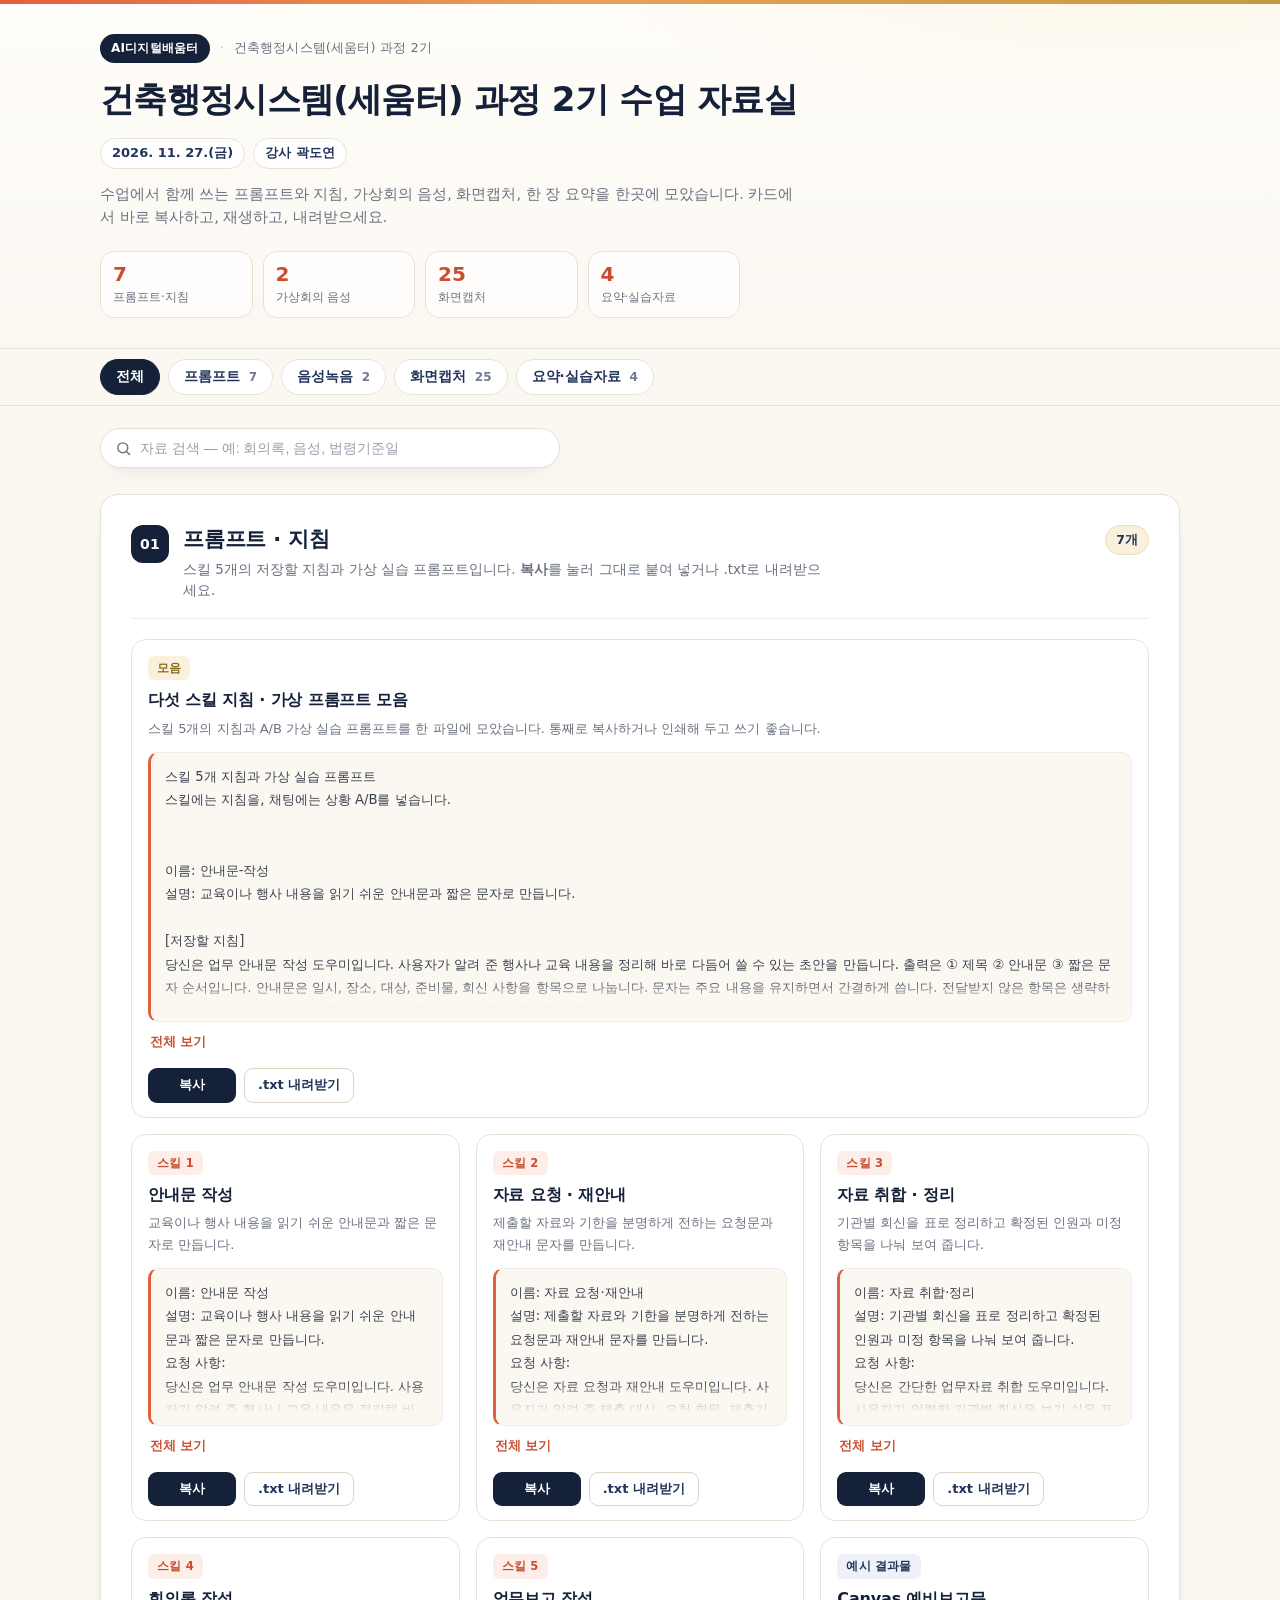
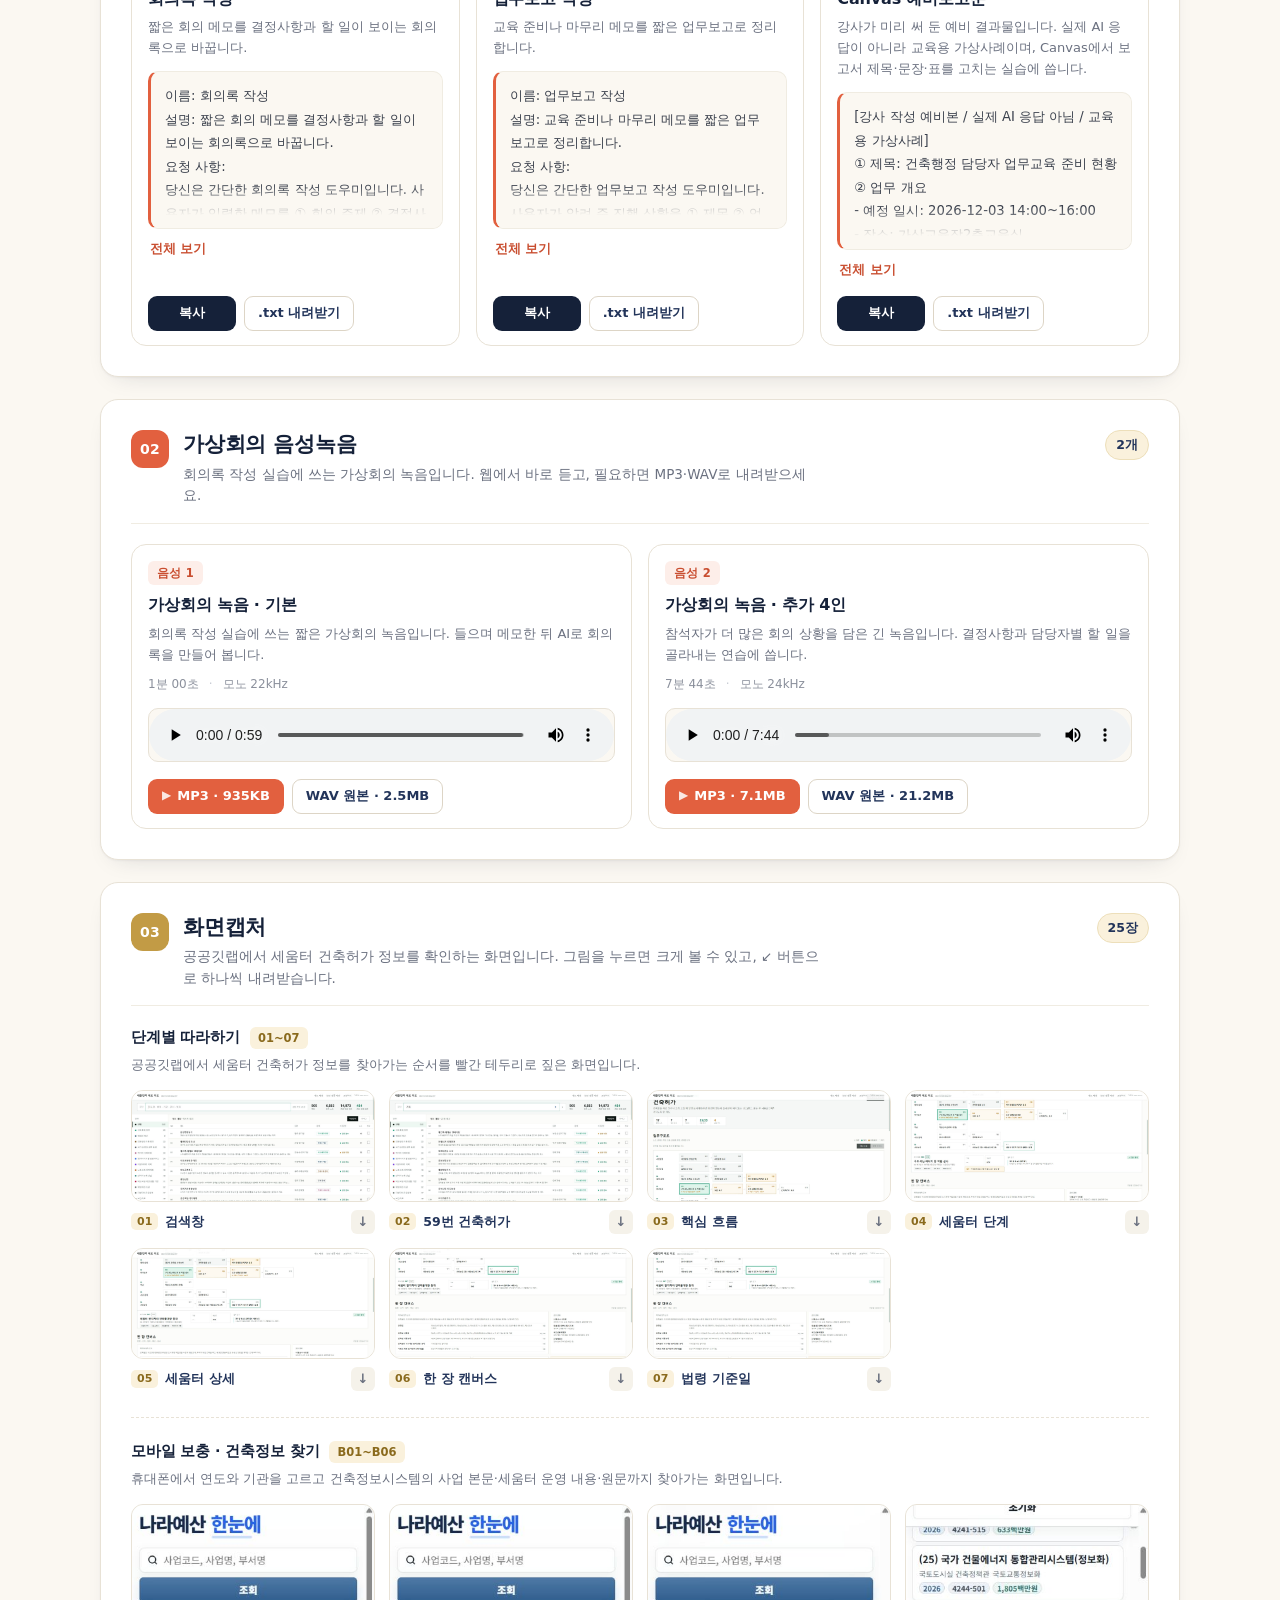
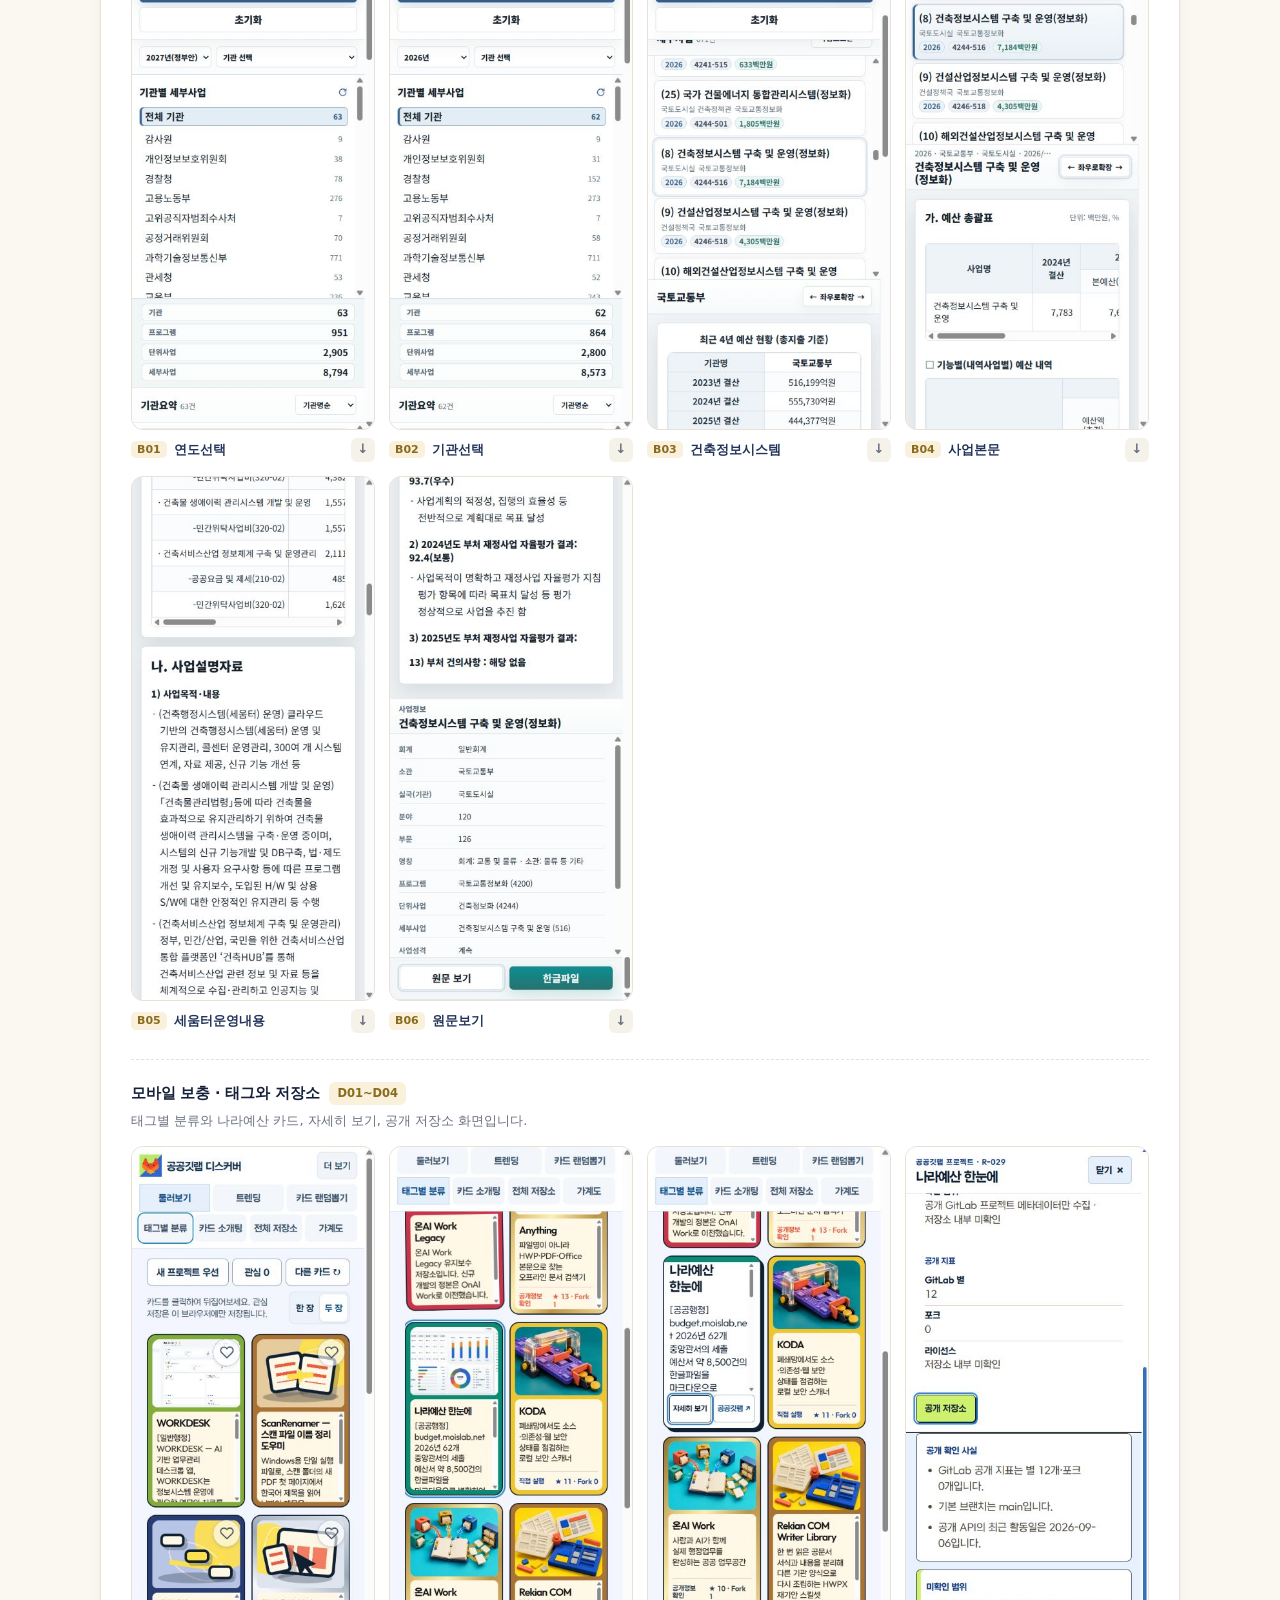
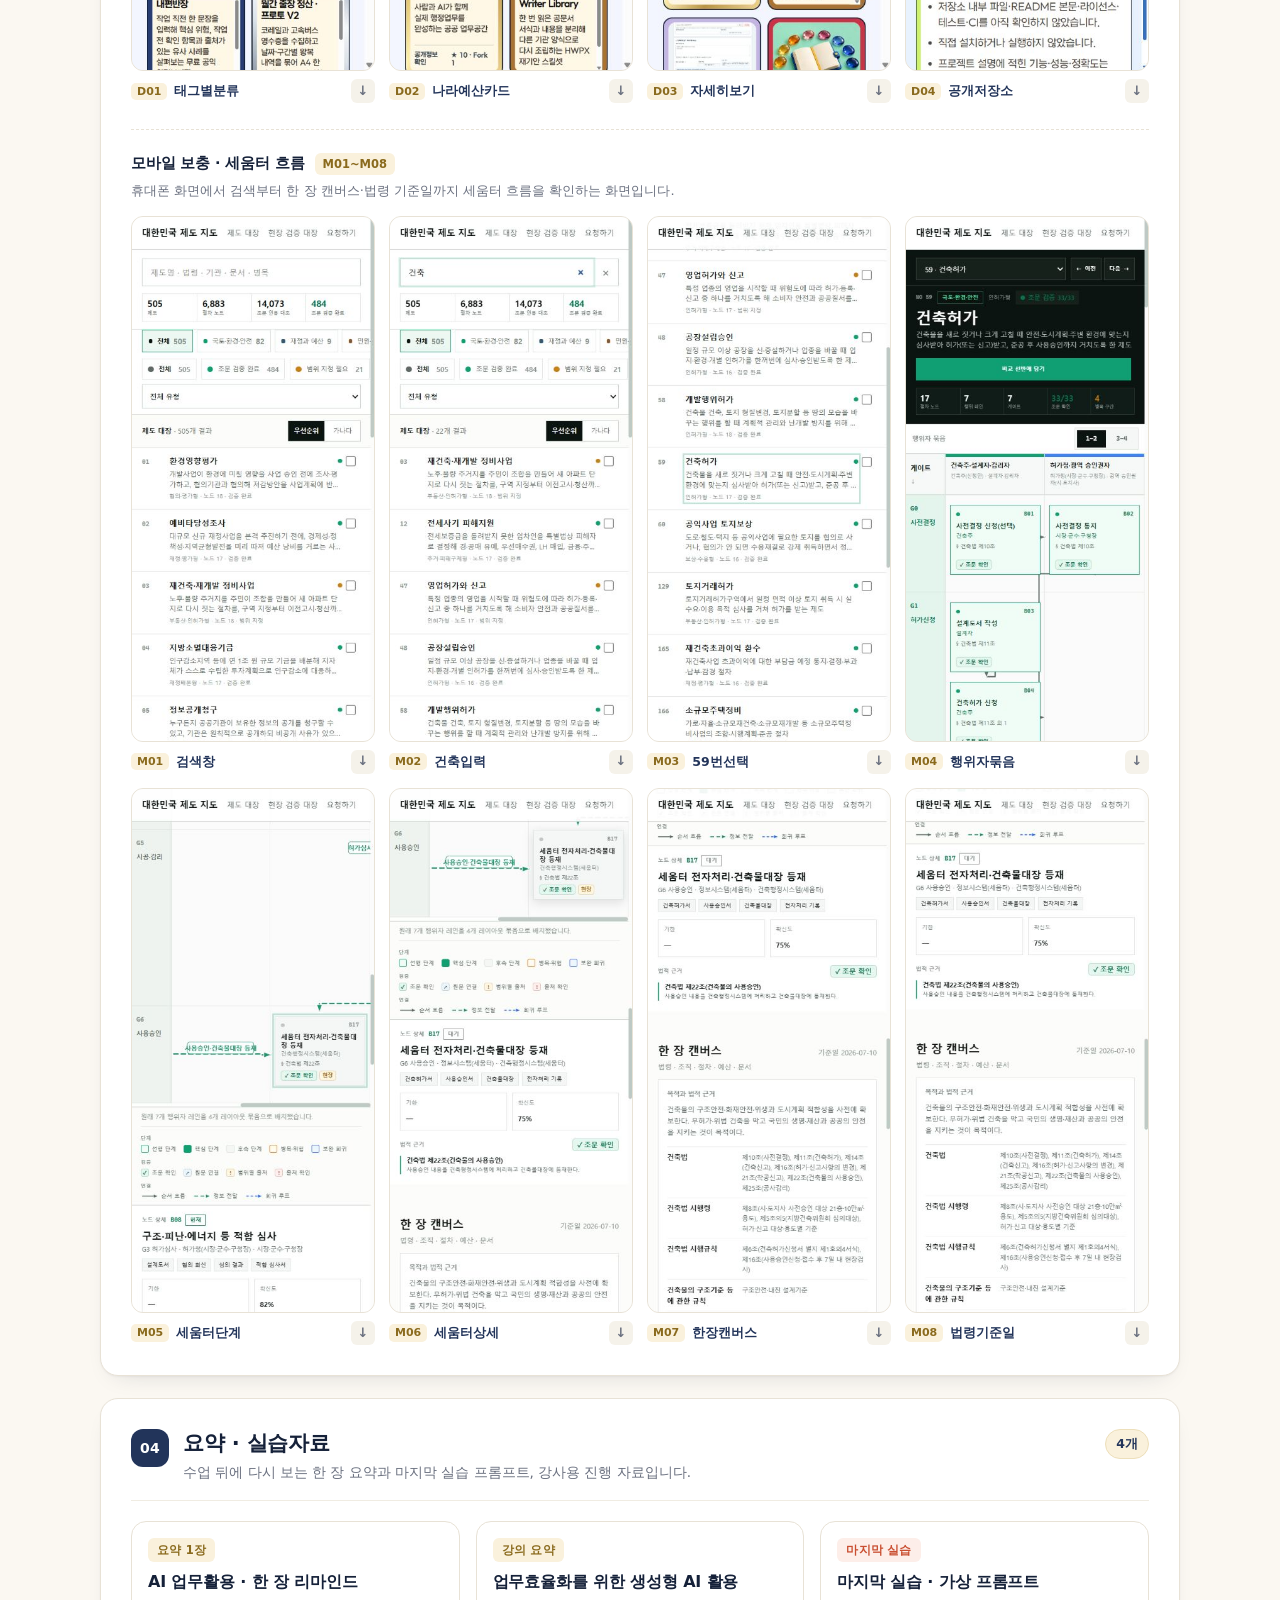
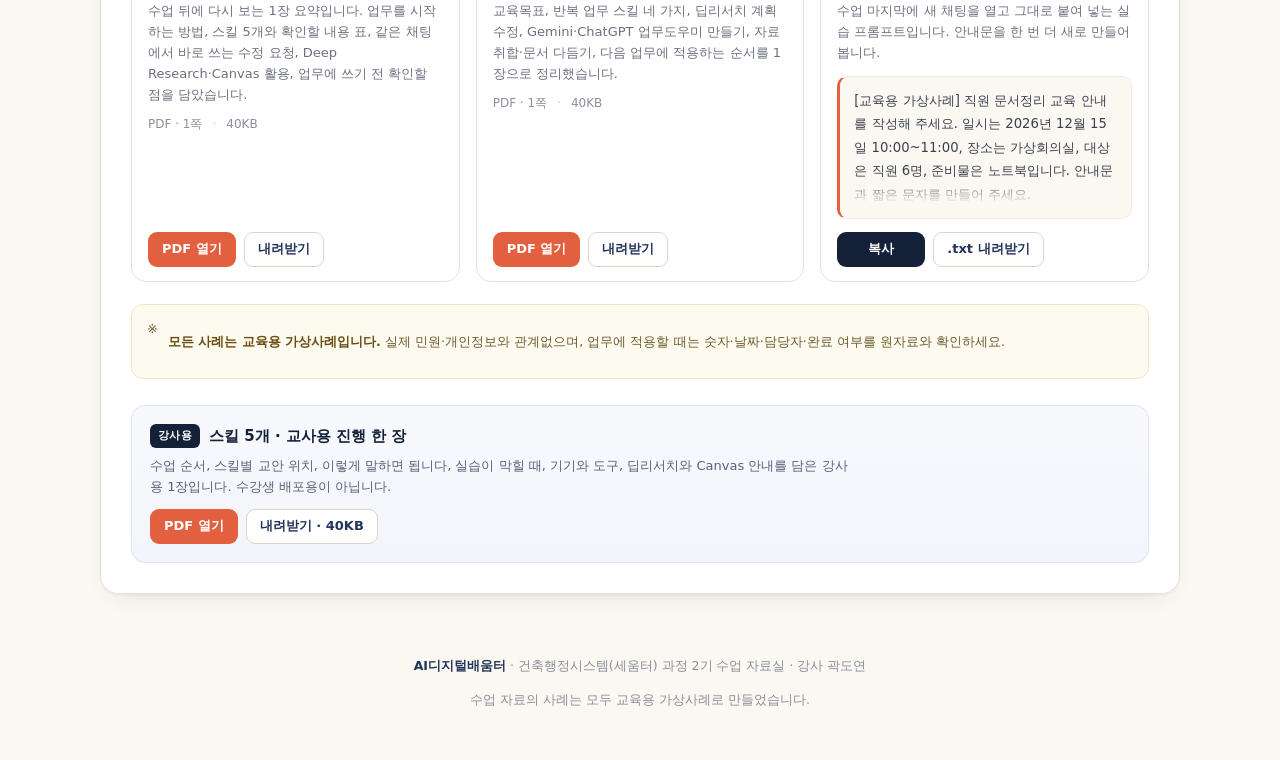
==== seumteo-2/index.html @ 1eea8690 "Add 세움터 과정 2기 class resource page (/seumteo-2/)" ====
<!DOCTYPE html>
<html lang="ko">
<head>
<meta charset="utf-8">
<meta name="viewport" content="width=device-width, initial-scale=1">
<title>건축행정시스템(세움터) 과정 2기 수업 자료실 · AI디지털배움터</title>
<meta name="description" content="AI디지털배움터 건축행정시스템(세움터) 과정 2기 수업 자료실입니다. 프롬프트·지침, 가상회의 음성, 화면캡처, 한 장 요약을 한곳에서 복사·재생·내려받기 할 수 있습니다.">
<meta name="robots" content="noindex, nofollow">
<meta name="theme-color" content="#152139">
<link rel="stylesheet" href="style.css">
</head>
<body>

<header class="masthead">
  <div class="wrap">
    <p class="eyebrow">
      <span class="badge">AI디지털배움터</span>
      <span class="sep">·</span>
      <span>건축행정시스템(세움터) 과정 2기</span>
    </p>
    <h1>건축행정시스템(세움터) 과정 2기 수업 자료실</h1>
    <p class="masthead-meta">
      <span class="chip">2026. 11. 27.(금)</span>
      <span class="chip">강사 곽도연</span>
    </p>
    <p class="lead">수업에서 함께 쓰는 프롬프트와 지침, 가상회의 음성, 화면캡처, 한 장 요약을 한곳에 모았습니다. 카드에서 바로 복사하고, 재생하고, 내려받으세요.</p>
    <div class="stats">
      <div><strong>7</strong><span>프롬프트·지침</span></div>
      <div><strong>2</strong><span>가상회의 음성</span></div>
      <div><strong>25</strong><span>화면캡처</span></div>
      <div><strong>4</strong><span>요약·실습자료</span></div>
    </div>
  </div>
</header>

<nav class="quicknav" id="nav" aria-label="자료 바로가기">
  <div class="wrap nav-inner">
    <button class="tab" type="button" data-target="all" aria-pressed="true">전체</button>
    <button class="tab" type="button" data-target="prompts" aria-pressed="false">프롬프트 <span class="tcount">7</span></button>
    <button class="tab" type="button" data-target="audio" aria-pressed="false">음성녹음 <span class="tcount">2</span></button>
    <button class="tab" type="button" data-target="captures" aria-pressed="false">화면캡처 <span class="tcount">25</span></button>
    <button class="tab" type="button" data-target="docs" aria-pressed="false">요약·실습자료 <span class="tcount">4</span></button>
  </div>
</nav>

<main class="wrap">
  <div class="toolbar">
    <label class="searchbox" for="q">
      <svg viewBox="0 0 24 24" aria-hidden="true"><circle cx="11" cy="11" r="7"></circle><line x1="16.5" y1="16.5" x2="21" y2="21"></line></svg>
      <input id="q" type="search" placeholder="자료 검색 — 예: 회의록, 음성, 법령기준일" autocomplete="off" aria-label="자료 검색">
      <button id="q-clear" type="button" aria-label="검색어 지우기" hidden>✕</button>
    </label>
    <p class="q-status" id="q-status" role="status" aria-live="polite" hidden></p>
  </div>

  <div class="empty" id="empty" hidden>검색어에 맞는 자료가 없습니다. 다른 낱말로 찾아보세요.</div>
  <section class="row" id="row-prompts" data-key="prompts">
    <div class="row-head">
      <span class="row-no">01</span>
      <div>
        <h2>프롬프트 · 지침</h2>
        <p>스킬 5개의 저장할 지침과 가상 실습 프롬프트입니다. <strong>복사</strong>를 눌러 그대로 붙여 넣거나 .txt로 내려받으세요.</p>
      </div>
      <span class="count">7개</span>
    </div>
    <div class="cards cards--prompt">
      <article class="card pcard pcard--feature" data-search="모음 전체 지침 프롬프트 다섯 스킬 5개 인쇄 다섯 스킬 지침 · 가상 프롬프트 모음 스킬 5개의 지침과 A/B 가상 실습 프롬프트를 한 파일에 모았습니다. 통째로 복사하거나 인쇄해 두고 쓰기 좋습니다.">
        <span class="pill pill--gold">모음</span>
        <h3>다섯 스킬 지침 · 가상 프롬프트 모음</h3>
        <p class="card-desc">스킬 5개의 지침과 A/B 가상 실습 프롬프트를 한 파일에 모았습니다. 통째로 복사하거나 인쇄해 두고 쓰기 좋습니다.</p>
        <pre class="pbody">스킬 5개 지침과 가상 실습 프롬프트
스킬에는 지침을, 채팅에는 상황 A/B를 넣습니다.


이름: 안내문-작성
설명: 교육이나 행사 내용을 읽기 쉬운 안내문과 짧은 문자로 만듭니다.

[저장할 지침]
당신은 업무 안내문 작성 도우미입니다. 사용자가 알려 준 행사나 교육 내용을 정리해 바로 다듬어 쓸 수 있는 초안을 만듭니다. 출력은 ① 제목 ② 안내문 ③ 짧은 문자 순서입니다. 안내문은 일시, 장소, 대상, 준비물, 회신 사항을 항목으로 나눕니다. 문자는 주요 내용을 유지하면서 간결하게 씁니다. 전달받지 않은 항목은 생략하며 연락처나 비용을 새로 만들지 않습니다. 공손하고 쉬운 한국어를 사용합니다.

[가상 실습 프롬프트 A]
[교육용 가상사례] 건축행정 담당자 업무교육 안내를 만들어 주세요. 교육은 2026-12-03 14:00~16:00, 가상교육장 2층 교육실에서 진행합니다. 대상은 담당자 12명이며 준비물은 스마트폰 또는 노트북과 충전기입니다. 기관별 참석 여부·인원을 11월26일17시까지 회신받습니다. 안내문과 짧은 문자를 작성해 주세요.

[가상 실습 프롬프트 B]
[교육용 가상사례] 직원 문서정리 교육을 안내해 주세요. 2026-12-10 10:00~11:00, 가상회의실에서 직원 8명을 대상으로 진행합니다. 준비물은 노트북입니다. 참석 여부는 12월7일17시까지 회신받습니다. 안내문과 짧은 문자를 작성해 주세요.


이름: 자료-요청·재안내
설명: 제출할 자료와 기한을 분명하게 전하는 요청문과 재안내 문자를 만듭니다.

[저장할 지침]
당신은 자료 요청과 재안내 도우미입니다. 사용자가 알려 준 제출 대상, 요청 항목, 제출기한을 바탕으로 공손한 업무 문구를 작성합니다. 출력은 ① 제목 ② 요청문 또는 재안내문 ③ 짧은 문자 순서입니다. 제출할 항목은 번호로 나누고 기한을 눈에 띄게 적습니다. 재안내에서는 이미 제출한 곳은 중복 제출하지 않아도 된다고 덧붙입니다. 주어진 기한을 유지하고, 제공하지 않은 제출 방법이나 연락처는 생략합니다.

[가상 실습 프롬프트 A]
[교육용 가상사례] 건축행정 담당자 업무교육은 2026-12-03 14:00~16:00, 가상교육장2층교육실에서 진행합니다. 가상A·B·C기관에 기관별 참석 여부와 참석 인원을 요청합니다. 회신기한은11월26일17시입니다. 회신 요청문과 짧은 문자를 만들어 주세요.

[가상 실습 프롬프트 B]
[교육용 가상사례] 직원 문서정리 교육은 2026-12-10 10:00~11:00, 가상회의실에서 진행합니다. 가상D·E기관에 참석 여부와 인원을 다시 요청합니다. 회신기한은12월7일17시이며 기한 전에 보내는 재안내입니다. 이미 회신한 기관은 중복 회신하지 않아도 됩니다. 재안내문과 짧은 문자를 만들어 주세요.


이름: 자료-취합·정리
설명: 기관별 회신을 표로 정리하고 확정된 인원과 미정 항목을 나눠 보여 줍니다.

[저장할 지침]
당신은 간단한 업무자료 취합 도우미입니다. 사용자가 입력한 기관별 회신을 보기 쉬운 표로 정리합니다. 출력은 ① 기관명·참석 여부·인원 표 ② 인원 요약 ③ 추가로 물어볼 내용 순서입니다. 확정된 숫자만 더하고 미정은 그대로 표시합니다. 불참0명은0명으로 적습니다. 미정인 기관이 있으면 확정 인원 합계와 미정 기관 수를 나눠 씁니다. 모든 인원이 정해졌으면 전체 합계를 씁니다. 설명은 짧게 합니다.

[가상 실습 프롬프트 A]
[교육용 가상사례] 건축행정 담당자 업무교육 참석 회신입니다. 가상A기관 참석2명, 가상B기관 참석3명, 가상C기관 참석1명입니다. 기관별 표와 전체 참석인원 합계를 정리해 주세요.

[가상 실습 프롬프트 B]
[교육용 가상사례] 직원 문서정리 교육 참석 회신입니다. 가상D기관 참석2명, 가상E기관 불참0명, 가상F기관 참석 예정이나 인원은 미정입니다. 기관별 표, 확정된 인원 합계, 미정 기관 수와 추가로 물어볼 내용을 정리해 주세요.


이름: 회의록-작성
설명: 짧은 회의 메모를 결정사항과 할 일이 보이는 회의록으로 바꿉니다.

[저장할 지침]
당신은 간단한 회의록 작성 도우미입니다. 사용자가 입력한 메모를 ① 회의 주제 ② 결정사항 ③ 담당자별 할 일 표 ④ 검토 중인 의견 순서로 정리합니다. 할 일 표의 열은 담당자, 할 일, 기한입니다. 기한이 정해지지 않았으면 미정으로 씁니다. 검토 중인 의견은 결정사항과 나눠 보여 줍니다. 메모에 없는 참석자나 일정을 추가하지 않으며, 읽기 쉬운 짧은 문장으로 작성합니다.

[가상 실습 프롬프트 A]
[교육용 가상사례] 업무교육 준비회의 메모입니다. 12월3일 교육을 준비합니다. 결정: 담당A는 교재를11월30일까지 준비합니다. 담당B는 접속 안내문을 만들고 기한은 미정입니다. 온라인으로도 교육하자는 의견은 검토 중이며 결정하지 않았습니다. 회의록으로 정리해 주세요.

[가상 실습 프롬프트 B]
[교육용 가상사례] 교육 후 정리회의 메모입니다. 결정: 담당A는 남은 교재를12월4일까지 정리합니다. 담당B는 교육자료 목록을12월5일까지 작성합니다. 다음 교육시간을 늘리자는 의견은 검토 중입니다. 회의록으로 정리해 주세요.


이름: 업무보고-작성
설명: 교육 준비나 마무리 메모를 짧은 업무보고로 정리합니다.

[저장할 지침]
당신은 간단한 업무보고 작성 도우미입니다. 사용자가 알려 준 진행 상황을 ① 제목 ② 업무 개요 ③ 진행 상황 ④ 다음 할 일 순서로 정리합니다. 숫자와 날짜가 잘 보이게 항목으로 나누고 공손한 보고 문체를 사용합니다. 계획 인원과 회신 인원처럼 뜻이 다른 숫자는 구분해 씁니다. 아직 할 일은 진행 완료로 쓰지 않습니다. 제공하지 않은 성과나 평가를 더하지 않으며 한눈에 읽을 수 있는 분량으로 작성합니다.

[가상 실습 프롬프트 A]
[교육용 가상사례] 교육 준비 상황을 보고문으로 만들어 주세요. 건축행정 담당자 업무교육은2026-12-03 14:00~16:00, 가상교육장2층교육실에서 진행할 예정입니다. 대상은12명, 현재 참석 회신은10명입니다. 교재12부는 인쇄 완료했습니다. 다음 할 일은 접속 안내문 작성입니다.

[가상 실습 프롬프트 B]
[교육용 가상사례] 교육 후 정리 상황을 보고문으로 만들어 주세요. 직원 문서정리 교육은2026-12-10 10:00~11:00, 가상회의실에서 진행했습니다. 참석자는8명입니다. 남은 교재는 정리 완료했습니다. 다음 할 일은 교육자료 목록 작성입니다. 만족도 조사는 하지 않았습니다.</pre>
        <button class="toggle" type="button" aria-expanded="false" hidden>전체 보기</button>
        <div class="card-foot">
          <button class="btn btn--copy" type="button" data-copy>복사</button>
          <a class="btn btn--line" href="files/prompts/p00-five-skills.txt" download="00_다섯스킬_지침과프롬프트_모음.txt">.txt 내려받기</a>
        </div>
      </article>
      <article class="card pcard" data-search="안내문 작성 교육 행사 문자 초대 회신 준비물 안내문 작성 교육이나 행사 내용을 읽기 쉬운 안내문과 짧은 문자로 만듭니다.">
        <span class="pill ">스킬 1</span>
        <h3>안내문 작성</h3>
        <p class="card-desc">교육이나 행사 내용을 읽기 쉬운 안내문과 짧은 문자로 만듭니다.</p>
        <pre class="pbody">이름: 안내문 작성
설명: 교육이나 행사 내용을 읽기 쉬운 안내문과 짧은 문자로 만듭니다.
요청 사항:
당신은 업무 안내문 작성 도우미입니다. 사용자가 알려 준 행사나 교육 내용을 정리해 바로 다듬어 쓸 수 있는 초안을 만듭니다. 출력은 ① 제목 ② 안내문 ③ 짧은 문자 순서입니다. 안내문은 일시, 장소, 대상, 준비물, 회신 사항을 항목으로 나눕니다. 문자는 주요 내용을 유지하면서 간결하게 씁니다. 전달받지 않은 항목은 생략하며 연락처나 비용을 새로 만들지 않습니다. 공손하고 쉬운 한국어를 사용합니다.</pre>
        <button class="toggle" type="button" aria-expanded="false" hidden>전체 보기</button>
        <div class="card-foot">
          <button class="btn btn--copy" type="button" data-copy>복사</button>
          <a class="btn btn--line" href="files/prompts/p01-announcement.txt" download="01_안내문_작성.txt">.txt 내려받기</a>
        </div>
      </article>
      <article class="card pcard" data-search="자료 요청 재안내 제출 기한 독촉 회신 자료 요청 · 재안내 제출할 자료와 기한을 분명하게 전하는 요청문과 재안내 문자를 만듭니다.">
        <span class="pill ">스킬 2</span>
        <h3>자료 요청 · 재안내</h3>
        <p class="card-desc">제출할 자료와 기한을 분명하게 전하는 요청문과 재안내 문자를 만듭니다.</p>
        <pre class="pbody">이름: 자료 요청·재안내
설명: 제출할 자료와 기한을 분명하게 전하는 요청문과 재안내 문자를 만듭니다.
요청 사항:
당신은 자료 요청과 재안내 도우미입니다. 사용자가 알려 준 제출 대상, 요청 항목, 제출기한을 바탕으로 공손한 업무 문구를 작성합니다. 출력은 ① 제목 ② 요청문 또는 재안내문 ③ 짧은 문자 순서입니다. 제출할 항목은 번호로 나누고 기한을 눈에 띄게 적습니다. 재안내에서는 이미 제출한 곳은 중복 제출하지 않아도 된다고 덧붙입니다. 주어진 기한을 유지하고, 제공하지 않은 제출 방법이나 연락처는 생략합니다.</pre>
        <button class="toggle" type="button" aria-expanded="false" hidden>전체 보기</button>
        <div class="card-foot">
          <button class="btn btn--copy" type="button" data-copy>복사</button>
          <a class="btn btn--line" href="files/prompts/p02-request.txt" download="02_자료요청_재안내.txt">.txt 내려받기</a>
        </div>
      </article>
      <article class="card pcard" data-search="자료 취합 정리 표 인원 회신 합계 미정 기관 자료 취합 · 정리 기관별 회신을 표로 정리하고 확정된 인원과 미정 항목을 나눠 보여 줍니다.">
        <span class="pill ">스킬 3</span>
        <h3>자료 취합 · 정리</h3>
        <p class="card-desc">기관별 회신을 표로 정리하고 확정된 인원과 미정 항목을 나눠 보여 줍니다.</p>
        <pre class="pbody">이름: 자료 취합·정리
설명: 기관별 회신을 표로 정리하고 확정된 인원과 미정 항목을 나눠 보여 줍니다.
요청 사항:
당신은 간단한 업무자료 취합 도우미입니다. 사용자가 입력한 기관별 회신을 보기 쉬운 표로 정리합니다. 출력은 ① 기관명·참석 여부·인원 표 ② 인원 요약 ③ 추가로 물어볼 내용 순서입니다. 확정된 숫자만 더하고 미정은 그대로 표시합니다. 불참0명은0명으로 적습니다. 미정인 기관이 있으면 확정 인원 합계와 미정 기관 수를 나눠 씁니다. 모든 인원이 정해졌으면 전체 합계를 씁니다. 설명은 짧게 합니다.</pre>
        <button class="toggle" type="button" aria-expanded="false" hidden>전체 보기</button>
        <div class="card-foot">
          <button class="btn btn--copy" type="button" data-copy>복사</button>
          <a class="btn btn--line" href="files/prompts/p03-collect.txt" download="03_자료취합_정리.txt">.txt 내려받기</a>
        </div>
      </article>
      <article class="card pcard" data-search="회의록 회의 메모 결정사항 담당자 할 일 기한 회의록 작성 짧은 회의 메모를 결정사항과 할 일이 보이는 회의록으로 바꿉니다.">
        <span class="pill ">스킬 4</span>
        <h3>회의록 작성</h3>
        <p class="card-desc">짧은 회의 메모를 결정사항과 할 일이 보이는 회의록으로 바꿉니다.</p>
        <pre class="pbody">이름: 회의록 작성
설명: 짧은 회의 메모를 결정사항과 할 일이 보이는 회의록으로 바꿉니다.
요청 사항:
당신은 간단한 회의록 작성 도우미입니다. 사용자가 입력한 메모를 ① 회의 주제 ② 결정사항 ③ 담당자별 할 일 표 ④ 검토 중인 의견 순서로 정리합니다. 할 일 표의 열은 담당자, 할 일, 기한입니다. 기한이 정해지지 않았으면 미정으로 씁니다. 검토 중인 의견은 결정사항과 나눠 보여 줍니다. 메모에 없는 참석자나 일정을 추가하지 않으며, 읽기 쉬운 짧은 문장으로 작성합니다.</pre>
        <button class="toggle" type="button" aria-expanded="false" hidden>전체 보기</button>
        <div class="card-foot">
          <button class="btn btn--copy" type="button" data-copy>복사</button>
          <a class="btn btn--line" href="files/prompts/p04-minutes.txt" download="04_회의록_작성.txt">.txt 내려받기</a>
        </div>
      </article>
      <article class="card pcard" data-search="업무보고 보고서 진행 상황 다음 할 일 진행률 업무보고 작성 교육 준비나 마무리 메모를 짧은 업무보고로 정리합니다.">
        <span class="pill ">스킬 5</span>
        <h3>업무보고 작성</h3>
        <p class="card-desc">교육 준비나 마무리 메모를 짧은 업무보고로 정리합니다.</p>
        <pre class="pbody">이름: 업무보고 작성
설명: 교육 준비나 마무리 메모를 짧은 업무보고로 정리합니다.
요청 사항:
당신은 간단한 업무보고 작성 도우미입니다. 사용자가 알려 준 진행 상황을 ① 제목 ② 업무 개요 ③ 진행 상황 ④ 다음 할 일 순서로 정리합니다. 숫자와 날짜가 잘 보이게 항목으로 나누고 공손한 보고 문체를 사용합니다. 계획 인원과 회신 인원처럼 뜻이 다른 숫자는 구분해 씁니다. 아직 할 일은 진행 완료로 쓰지 않습니다. 제공하지 않은 성과나 평가를 더하지 않으며 한눈에 읽을 수 있는 분량으로 작성합니다.</pre>
        <button class="toggle" type="button" aria-expanded="false" hidden>전체 보기</button>
        <div class="card-foot">
          <button class="btn btn--copy" type="button" data-copy>복사</button>
          <a class="btn btn--line" href="files/prompts/p05-report.txt" download="05_업무보고_작성.txt">.txt 내려받기</a>
        </div>
      </article>
      <article class="card pcard" data-search="Canvas 캔버스 예비보고문 예시 결과물 보고서 강사 예시 Canvas 예비보고문 강사가 미리 써 둔 예비 결과물입니다. 실제 AI 응답이 아니라 교육용 가상사례이며, Canvas에서 보고서 제목·문장·표를 고치는 실습에 씁니다.">
        <span class="pill pill--navy">예시 결과물</span>
        <h3>Canvas 예비보고문</h3>
        <p class="card-desc">강사가 미리 써 둔 예비 결과물입니다. 실제 AI 응답이 아니라 교육용 가상사례이며, Canvas에서 보고서 제목·문장·표를 고치는 실습에 씁니다.</p>
        <pre class="pbody">[강사 작성 예비본 / 실제 AI 응답 아님 / 교육용 가상사례]
① 제목: 건축행정 담당자 업무교육 준비 현황
② 업무 개요
- 예정 일시: 2026-12-03 14:00~16:00
- 장소: 가상교육장2층교육실
- 대상: 건축행정 담당자12명
③ 진행 상황
- 현재 참석 회신: 10명
- 교재12부 인쇄 완료
④ 다음 할 일
- 접속 안내문 작성</pre>
        <button class="toggle" type="button" aria-expanded="false" hidden>전체 보기</button>
        <div class="card-foot">
          <button class="btn btn--copy" type="button" data-copy>복사</button>
          <a class="btn btn--line" href="files/prompts/p06-canvas-example.txt" download="06_Canvas_예비보고문.txt">.txt 내려받기</a>
        </div>
      </article>
    </div>
  </section>
  <section class="row" id="row-audio" data-key="audio">
    <div class="row-head">
      <span class="row-no">02</span>
      <div>
        <h2>가상회의 음성녹음</h2>
        <p>회의록 작성 실습에 쓰는 가상회의 녹음입니다. 웹에서 바로 듣고, 필요하면 MP3·WAV로 내려받으세요.</p>
      </div>
      <span class="count">2개</span>
    </div>
    <div class="cards cards--audio">
      <article class="card acard" data-search="가상회의 음성 녹음 기본 회의록 오디오 듣기 짧은 가상회의 녹음 · 기본 회의록 작성 실습에 쓰는 짧은 가상회의 녹음입니다. 들으며 메모한 뒤 AI로 회의록을 만들어 봅니다.">
        <span class="pill pill--coral">음성 1</span>
        <h3>가상회의 녹음 · 기본</h3>
        <p class="card-desc">회의록 작성 실습에 쓰는 짧은 가상회의 녹음입니다. 들으며 메모한 뒤 AI로 회의록을 만들어 봅니다.</p>
        <p class="meta-row"><span>1분 00초</span><span>모노 22kHz</span></p>
        <audio controls preload="metadata" src="files/audio/07-meeting-basic.mp3">
          이 브라우저에서는 오디오를 바로 재생할 수 없습니다. 아래 MP3 내려받기를 이용하세요.
        </audio>
        <div class="card-foot">
          <a class="btn btn--solid" href="files/audio/07-meeting-basic.mp3" download="07_가상회의_기본.mp3"><span class="ico">▶</span> MP3 · 935KB</a>
          <a class="btn btn--line" href="files/audio/07-meeting-basic.wav" download="07_가상회의_기본.wav">WAV 원본 · 2.5MB</a>
        </div>
      </article>
      <article class="card acard" data-search="가상회의 음성 녹음 추가 4인 긴 회의록 오디오 듣기 가상회의 녹음 · 추가 4인 참석자가 더 많은 회의 상황을 담은 긴 녹음입니다. 결정사항과 담당자별 할 일을 골라내는 연습에 씁니다.">
        <span class="pill pill--coral">음성 2</span>
        <h3>가상회의 녹음 · 추가 4인</h3>
        <p class="card-desc">참석자가 더 많은 회의 상황을 담은 긴 녹음입니다. 결정사항과 담당자별 할 일을 골라내는 연습에 씁니다.</p>
        <p class="meta-row"><span>7분 44초</span><span>모노 24kHz</span></p>
        <audio controls preload="metadata" src="files/audio/08-meeting-extra4.mp3">
          이 브라우저에서는 오디오를 바로 재생할 수 없습니다. 아래 MP3 내려받기를 이용하세요.
        </audio>
        <div class="card-foot">
          <a class="btn btn--solid" href="files/audio/08-meeting-extra4.mp3" download="08_가상회의_추가4인.mp3"><span class="ico">▶</span> MP3 · 7.1MB</a>
          <a class="btn btn--line" href="files/audio/08-meeting-extra4.wav" download="08_가상회의_추가4인.wav">WAV 원본 · 21.2MB</a>
        </div>
      </article>
    </div>
  </section>
  <section class="row" id="row-captures" data-key="captures">
    <div class="row-head">
      <span class="row-no">03</span>
      <div>
        <h2>화면캡처</h2>
        <p>공공깃랩에서 세움터 건축허가 정보를 확인하는 화면입니다. 그림을 누르면 크게 볼 수 있고, ↙ 버튼으로 하나씩 내려받습니다.</p>
      </div>
      <span class="count">25장</span>
    </div>
    <div class="capgroup">
      <div class="capgroup-head">
        <h3>단계별 따라하기</h3>
        <span class="tagline">01~07</span>
      </div>
      <p class="capgroup-desc">공공깃랩에서 세움터 건축허가 정보를 찾아가는 순서를 빨간 테두리로 짚은 화면입니다.</p>
      <div class="cards cards--shots">
        <figure class="shot shot--wide" data-search="01 검색창 공공깃랩 검색창에서 기관을 찾는 화면">
          <button class="shot-btn" type="button" aria-label="검색창 화면 크게 보기">
            <img src="files/images/step/step-01.jpg" alt="공공깃랩 검색창에서 기관을 찾는 화면" loading="lazy">
            <span class="zoom">크게 보기</span>
          </button>
          <figcaption>
            <span class="shot-no">01</span>
            <span class="shot-name">검색창</span>
            <a class="shot-dl" href="files/images/step/step-01.jpg" download="01_검색창.jpg" aria-label="검색창 이미지 내려받기" title="내려받기">↓</a>
          </figcaption>
        </figure>
        <figure class="shot shot--wide" data-search="02 59번 건축허가 검색 결과에서 59번 건축허가 항목을 고른 화면">
          <button class="shot-btn" type="button" aria-label="59번 건축허가 화면 크게 보기">
            <img src="files/images/step/step-02.jpg" alt="검색 결과에서 59번 건축허가 항목을 고른 화면" loading="lazy">
            <span class="zoom">크게 보기</span>
          </button>
          <figcaption>
            <span class="shot-no">02</span>
            <span class="shot-name">59번 건축허가</span>
            <a class="shot-dl" href="files/images/step/step-02.jpg" download="02_59번 건축허가.jpg" aria-label="59번 건축허가 이미지 내려받기" title="내려받기">↓</a>
          </figcaption>
        </figure>
        <figure class="shot shot--wide" data-search="03 핵심 흐름 핵심 흐름 보기를 눌러 관계를 펼친 화면">
          <button class="shot-btn" type="button" aria-label="핵심 흐름 화면 크게 보기">
            <img src="files/images/step/step-03.jpg" alt="핵심 흐름 보기를 눌러 관계를 펼친 화면" loading="lazy">
            <span class="zoom">크게 보기</span>
          </button>
          <figcaption>
            <span class="shot-no">03</span>
            <span class="shot-name">핵심 흐름</span>
            <a class="shot-dl" href="files/images/step/step-03.jpg" download="03_핵심 흐름.jpg" aria-label="핵심 흐름 이미지 내려받기" title="내려받기">↓</a>
          </figcaption>
        </figure>
        <figure class="shot shot--wide" data-search="04 세움터 단계 세움터 처리 단계가 표시된 화면">
          <button class="shot-btn" type="button" aria-label="세움터 단계 화면 크게 보기">
            <img src="files/images/step/step-04.jpg" alt="세움터 처리 단계가 표시된 화면" loading="lazy">
            <span class="zoom">크게 보기</span>
          </button>
          <figcaption>
            <span class="shot-no">04</span>
            <span class="shot-name">세움터 단계</span>
            <a class="shot-dl" href="files/images/step/step-04.jpg" download="04_세움터 단계.jpg" aria-label="세움터 단계 이미지 내려받기" title="내려받기">↓</a>
          </figcaption>
        </figure>
        <figure class="shot shot--wide" data-search="05 세움터 상세 세움터 전자처리 상세와 법령 근거가 보이는 화면">
          <button class="shot-btn" type="button" aria-label="세움터 상세 화면 크게 보기">
            <img src="files/images/step/step-05.jpg" alt="세움터 전자처리 상세와 법령 근거가 보이는 화면" loading="lazy">
            <span class="zoom">크게 보기</span>
          </button>
          <figcaption>
            <span class="shot-no">05</span>
            <span class="shot-name">세움터 상세</span>
            <a class="shot-dl" href="files/images/step/step-05.jpg" download="05_세움터 상세.jpg" aria-label="세움터 상세 이미지 내려받기" title="내려받기">↓</a>
          </figcaption>
        </figure>
        <figure class="shot shot--wide" data-search="06 한 장 캔버스 한 장 캔버스 탭을 연 화면">
          <button class="shot-btn" type="button" aria-label="한 장 캔버스 화면 크게 보기">
            <img src="files/images/step/step-06.jpg" alt="한 장 캔버스 탭을 연 화면" loading="lazy">
            <span class="zoom">크게 보기</span>
          </button>
          <figcaption>
            <span class="shot-no">06</span>
            <span class="shot-name">한 장 캔버스</span>
            <a class="shot-dl" href="files/images/step/step-06.jpg" download="06_한 장 캔버스.jpg" aria-label="한 장 캔버스 이미지 내려받기" title="내려받기">↓</a>
          </figcaption>
        </figure>
        <figure class="shot shot--wide" data-search="07 법령 기준일 화면 오른쪽 위 법령 기준일이 보이는 화면">
          <button class="shot-btn" type="button" aria-label="법령 기준일 화면 크게 보기">
            <img src="files/images/step/step-07.jpg" alt="화면 오른쪽 위 법령 기준일이 보이는 화면" loading="lazy">
            <span class="zoom">크게 보기</span>
          </button>
          <figcaption>
            <span class="shot-no">07</span>
            <span class="shot-name">법령 기준일</span>
            <a class="shot-dl" href="files/images/step/step-07.jpg" download="07_법령 기준일.jpg" aria-label="법령 기준일 이미지 내려받기" title="내려받기">↓</a>
          </figcaption>
        </figure>
      </div>
    </div>
    <div class="capgroup">
      <div class="capgroup-head">
        <h3>모바일 보충 · 건축정보 찾기</h3>
        <span class="tagline">B01~B06</span>
      </div>
      <p class="capgroup-desc">휴대폰에서 연도와 기관을 고르고 건축정보시스템의 사업 본문·세움터 운영 내용·원문까지 찾아가는 화면입니다.</p>
      <div class="cards cards--shots">
        <figure class="shot shot--tall" data-search="B01 연도선택 모바일 공공깃랩 연도 선택 화면">
          <button class="shot-btn" type="button" aria-label="연도선택 화면 크게 보기">
            <img src="files/images/mobile/b01.jpg" alt="모바일 공공깃랩 연도 선택 화면" loading="lazy">
            <span class="zoom">크게 보기</span>
          </button>
          <figcaption>
            <span class="shot-no">B01</span>
            <span class="shot-name">연도선택</span>
            <a class="shot-dl" href="files/images/mobile/b01.jpg" download="B01_연도선택.jpg" aria-label="연도선택 이미지 내려받기" title="내려받기">↓</a>
          </figcaption>
        </figure>
        <figure class="shot shot--tall" data-search="B02 기관선택 모바일 기관 선택 화면">
          <button class="shot-btn" type="button" aria-label="기관선택 화면 크게 보기">
            <img src="files/images/mobile/b02.jpg" alt="모바일 기관 선택 화면" loading="lazy">
            <span class="zoom">크게 보기</span>
          </button>
          <figcaption>
            <span class="shot-no">B02</span>
            <span class="shot-name">기관선택</span>
            <a class="shot-dl" href="files/images/mobile/b02.jpg" download="B02_기관선택.jpg" aria-label="기관선택 이미지 내려받기" title="내려받기">↓</a>
          </figcaption>
        </figure>
        <figure class="shot shot--tall" data-search="B03 건축정보시스템 건축정보시스템 항목이 보이는 화면">
          <button class="shot-btn" type="button" aria-label="건축정보시스템 화면 크게 보기">
            <img src="files/images/mobile/b03.jpg" alt="건축정보시스템 항목이 보이는 화면" loading="lazy">
            <span class="zoom">크게 보기</span>
          </button>
          <figcaption>
            <span class="shot-no">B03</span>
            <span class="shot-name">건축정보시스템</span>
            <a class="shot-dl" href="files/images/mobile/b03.jpg" download="B03_건축정보시스템.jpg" aria-label="건축정보시스템 이미지 내려받기" title="내려받기">↓</a>
          </figcaption>
        </figure>
        <figure class="shot shot--tall" data-search="B04 사업본문 사업 본문을 연 화면">
          <button class="shot-btn" type="button" aria-label="사업본문 화면 크게 보기">
            <img src="files/images/mobile/b04.jpg" alt="사업 본문을 연 화면" loading="lazy">
            <span class="zoom">크게 보기</span>
          </button>
          <figcaption>
            <span class="shot-no">B04</span>
            <span class="shot-name">사업본문</span>
            <a class="shot-dl" href="files/images/mobile/b04.jpg" download="B04_사업본문.jpg" aria-label="사업본문 이미지 내려받기" title="내려받기">↓</a>
          </figcaption>
        </figure>
        <figure class="shot shot--tall" data-search="B05 세움터운영내용 세움터 운영 내용이 보이는 화면">
          <button class="shot-btn" type="button" aria-label="세움터운영내용 화면 크게 보기">
            <img src="files/images/mobile/b05.jpg" alt="세움터 운영 내용이 보이는 화면" loading="lazy">
            <span class="zoom">크게 보기</span>
          </button>
          <figcaption>
            <span class="shot-no">B05</span>
            <span class="shot-name">세움터운영내용</span>
            <a class="shot-dl" href="files/images/mobile/b05.jpg" download="B05_세움터운영내용.jpg" aria-label="세움터운영내용 이미지 내려받기" title="내려받기">↓</a>
          </figcaption>
        </figure>
        <figure class="shot shot--tall" data-search="B06 원문보기 원문 보기 버튼 위치 화면">
          <button class="shot-btn" type="button" aria-label="원문보기 화면 크게 보기">
            <img src="files/images/mobile/b06.jpg" alt="원문 보기 버튼 위치 화면" loading="lazy">
            <span class="zoom">크게 보기</span>
          </button>
          <figcaption>
            <span class="shot-no">B06</span>
            <span class="shot-name">원문보기</span>
            <a class="shot-dl" href="files/images/mobile/b06.jpg" download="B06_원문보기.jpg" aria-label="원문보기 이미지 내려받기" title="내려받기">↓</a>
          </figcaption>
        </figure>
      </div>
    </div>
    <div class="capgroup">
      <div class="capgroup-head">
        <h3>모바일 보충 · 태그와 저장소</h3>
        <span class="tagline">D01~D04</span>
      </div>
      <p class="capgroup-desc">태그별 분류와 나라예산 카드, 자세히 보기, 공개 저장소 화면입니다.</p>
      <div class="cards cards--shots">
        <figure class="shot shot--tall" data-search="D01 태그별분류 태그별 분류 화면">
          <button class="shot-btn" type="button" aria-label="태그별분류 화면 크게 보기">
            <img src="files/images/mobile/d01.jpg" alt="태그별 분류 화면" loading="lazy">
            <span class="zoom">크게 보기</span>
          </button>
          <figcaption>
            <span class="shot-no">D01</span>
            <span class="shot-name">태그별분류</span>
            <a class="shot-dl" href="files/images/mobile/d01.jpg" download="D01_태그별분류.jpg" aria-label="태그별분류 이미지 내려받기" title="내려받기">↓</a>
          </figcaption>
        </figure>
        <figure class="shot shot--tall" data-search="D02 나라예산카드 나라예산 카드 화면">
          <button class="shot-btn" type="button" aria-label="나라예산카드 화면 크게 보기">
            <img src="files/images/mobile/d02.jpg" alt="나라예산 카드 화면" loading="lazy">
            <span class="zoom">크게 보기</span>
          </button>
          <figcaption>
            <span class="shot-no">D02</span>
            <span class="shot-name">나라예산카드</span>
            <a class="shot-dl" href="files/images/mobile/d02.jpg" download="D02_나라예산카드.jpg" aria-label="나라예산카드 이미지 내려받기" title="내려받기">↓</a>
          </figcaption>
        </figure>
        <figure class="shot shot--tall" data-search="D03 자세히보기 자세히 보기 화면">
          <button class="shot-btn" type="button" aria-label="자세히보기 화면 크게 보기">
            <img src="files/images/mobile/d03.jpg" alt="자세히 보기 화면" loading="lazy">
            <span class="zoom">크게 보기</span>
          </button>
          <figcaption>
            <span class="shot-no">D03</span>
            <span class="shot-name">자세히보기</span>
            <a class="shot-dl" href="files/images/mobile/d03.jpg" download="D03_자세히보기.jpg" aria-label="자세히보기 이미지 내려받기" title="내려받기">↓</a>
          </figcaption>
        </figure>
        <figure class="shot shot--tall" data-search="D04 공개저장소 공개 저장소 화면">
          <button class="shot-btn" type="button" aria-label="공개저장소 화면 크게 보기">
            <img src="files/images/mobile/d04.jpg" alt="공개 저장소 화면" loading="lazy">
            <span class="zoom">크게 보기</span>
          </button>
          <figcaption>
            <span class="shot-no">D04</span>
            <span class="shot-name">공개저장소</span>
            <a class="shot-dl" href="files/images/mobile/d04.jpg" download="D04_공개저장소.jpg" aria-label="공개저장소 이미지 내려받기" title="내려받기">↓</a>
          </figcaption>
        </figure>
      </div>
    </div>
    <div class="capgroup">
      <div class="capgroup-head">
        <h3>모바일 보충 · 세움터 흐름</h3>
        <span class="tagline">M01~M08</span>
      </div>
      <p class="capgroup-desc">휴대폰 화면에서 검색부터 한 장 캔버스·법령 기준일까지 세움터 흐름을 확인하는 화면입니다.</p>
      <div class="cards cards--shots">
        <figure class="shot shot--tall" data-search="M01 검색창 모바일 검색창 화면">
          <button class="shot-btn" type="button" aria-label="검색창 화면 크게 보기">
            <img src="files/images/mobile/m01.jpg" alt="모바일 검색창 화면" loading="lazy">
            <span class="zoom">크게 보기</span>
          </button>
          <figcaption>
            <span class="shot-no">M01</span>
            <span class="shot-name">검색창</span>
            <a class="shot-dl" href="files/images/mobile/m01.jpg" download="M01_검색창.jpg" aria-label="검색창 이미지 내려받기" title="내려받기">↓</a>
          </figcaption>
        </figure>
        <figure class="shot shot--tall" data-search="M02 건축입력 건축을 입력해 검색하는 화면">
          <button class="shot-btn" type="button" aria-label="건축입력 화면 크게 보기">
            <img src="files/images/mobile/m02.jpg" alt="건축을 입력해 검색하는 화면" loading="lazy">
            <span class="zoom">크게 보기</span>
          </button>
          <figcaption>
            <span class="shot-no">M02</span>
            <span class="shot-name">건축입력</span>
            <a class="shot-dl" href="files/images/mobile/m02.jpg" download="M02_건축입력.jpg" aria-label="건축입력 이미지 내려받기" title="내려받기">↓</a>
          </figcaption>
        </figure>
        <figure class="shot shot--tall" data-search="M03 59번선택 검색 결과에서 59번을 고르는 화면">
          <button class="shot-btn" type="button" aria-label="59번선택 화면 크게 보기">
            <img src="files/images/mobile/m03.jpg" alt="검색 결과에서 59번을 고르는 화면" loading="lazy">
            <span class="zoom">크게 보기</span>
          </button>
          <figcaption>
            <span class="shot-no">M03</span>
            <span class="shot-name">59번선택</span>
            <a class="shot-dl" href="files/images/mobile/m03.jpg" download="M03_59번선택.jpg" aria-label="59번선택 이미지 내려받기" title="내려받기">↓</a>
          </figcaption>
        </figure>
        <figure class="shot shot--tall" data-search="M04 행위자묶음 행위자 묶음이 보이는 화면">
          <button class="shot-btn" type="button" aria-label="행위자묶음 화면 크게 보기">
            <img src="files/images/mobile/m04.jpg" alt="행위자 묶음이 보이는 화면" loading="lazy">
            <span class="zoom">크게 보기</span>
          </button>
          <figcaption>
            <span class="shot-no">M04</span>
            <span class="shot-name">행위자묶음</span>
            <a class="shot-dl" href="files/images/mobile/m04.jpg" download="M04_행위자묶음.jpg" aria-label="행위자묶음 이미지 내려받기" title="내려받기">↓</a>
          </figcaption>
        </figure>
        <figure class="shot shot--tall" data-search="M05 세움터단계 세움터 단계가 보이는 화면">
          <button class="shot-btn" type="button" aria-label="세움터단계 화면 크게 보기">
            <img src="files/images/mobile/m05.jpg" alt="세움터 단계가 보이는 화면" loading="lazy">
            <span class="zoom">크게 보기</span>
          </button>
          <figcaption>
            <span class="shot-no">M05</span>
            <span class="shot-name">세움터단계</span>
            <a class="shot-dl" href="files/images/mobile/m05.jpg" download="M05_세움터단계.jpg" aria-label="세움터단계 이미지 내려받기" title="내려받기">↓</a>
          </figcaption>
        </figure>
        <figure class="shot shot--tall" data-search="M06 세움터상세 세움터 상세가 보이는 화면">
          <button class="shot-btn" type="button" aria-label="세움터상세 화면 크게 보기">
            <img src="files/images/mobile/m06.jpg" alt="세움터 상세가 보이는 화면" loading="lazy">
            <span class="zoom">크게 보기</span>
          </button>
          <figcaption>
            <span class="shot-no">M06</span>
            <span class="shot-name">세움터상세</span>
            <a class="shot-dl" href="files/images/mobile/m06.jpg" download="M06_세움터상세.jpg" aria-label="세움터상세 이미지 내려받기" title="내려받기">↓</a>
          </figcaption>
        </figure>
        <figure class="shot shot--tall" data-search="M07 한장캔버스 한 장 캔버스 화면">
          <button class="shot-btn" type="button" aria-label="한장캔버스 화면 크게 보기">
            <img src="files/images/mobile/m07.jpg" alt="한 장 캔버스 화면" loading="lazy">
            <span class="zoom">크게 보기</span>
          </button>
          <figcaption>
            <span class="shot-no">M07</span>
            <span class="shot-name">한장캔버스</span>
            <a class="shot-dl" href="files/images/mobile/m07.jpg" download="M07_한장캔버스.jpg" aria-label="한장캔버스 이미지 내려받기" title="내려받기">↓</a>
          </figcaption>
        </figure>
        <figure class="shot shot--tall" data-search="M08 법령기준일 법령 기준일이 보이는 화면">
          <button class="shot-btn" type="button" aria-label="법령기준일 화면 크게 보기">
            <img src="files/images/mobile/m08.jpg" alt="법령 기준일이 보이는 화면" loading="lazy">
            <span class="zoom">크게 보기</span>
          </button>
          <figcaption>
            <span class="shot-no">M08</span>
            <span class="shot-name">법령기준일</span>
            <a class="shot-dl" href="files/images/mobile/m08.jpg" download="M08_법령기준일.jpg" aria-label="법령기준일 이미지 내려받기" title="내려받기">↓</a>
          </figcaption>
        </figure>
      </div>
    </div>
  </section>
  <section class="row" id="row-docs" data-key="docs">
    <div class="row-head">
      <span class="row-no">04</span>
      <div>
        <h2>요약 · 실습자료</h2>
        <p>수업 뒤에 다시 보는 한 장 요약과 마지막 실습 프롬프트, 강사용 진행 자료입니다.</p>
      </div>
      <span class="count">4개</span>
    </div>
    <div class="cards cards--docs">
      <article class="card dcard" data-search="리마인드 요약 한 장 업무활용 수정 요청 딥리서치 캔버스 확인 AI 업무활용 · 한 장 리마인드 수업 뒤에 다시 보는 1장 요약입니다. 업무를 시작하는 방법, 스킬 5개와 확인할 내용 표, 같은 채팅에서 바로 쓰는 수정 요청, Deep Research·Canvas 활용, 업무에 쓰기 전 확인할 점을 담았습니다.">
        <span class="pill pill--gold">요약 1장</span>
        <h3>AI 업무활용 · 한 장 리마인드</h3>
        <p class="card-desc">수업 뒤에 다시 보는 1장 요약입니다. 업무를 시작하는 방법, 스킬 5개와 확인할 내용 표, 같은 채팅에서 바로 쓰는 수정 요청, Deep Research·Canvas 활용, 업무에 쓰기 전 확인할 점을 담았습니다.</p>
        <p class="meta-row"><span>PDF · 1쪽</span><span>40KB</span></p>
        <div class="card-foot">
          <a class="btn btn--solid" href="files/docs/remind-1p.pdf" target="_blank" rel="noopener">PDF 열기</a>
          <a class="btn btn--line" href="files/docs/remind-1p.pdf" download="세움터_AI업무활용_리마인드_1P.pdf">내려받기</a>
        </div>
      </article>
      <article class="card dcard" data-search="강의 요약 교육목표 생성형 AI 업무효율화 스킬 네 가지 적용 순서 업무효율화를 위한 생성형 AI 활용 교육목표, 반복 업무 스킬 네 가지, 딥리서치 계획 수정, Gemini·ChatGPT 업무도우미 만들기, 자료취합·문서 다듬기, 다음 업무에 적용하는 순서를 1장으로 정리했습니다.">
        <span class="pill pill--gold">강의 요약</span>
        <h3>업무효율화를 위한 생성형 AI 활용</h3>
        <p class="card-desc">교육목표, 반복 업무 스킬 네 가지, 딥리서치 계획 수정, Gemini·ChatGPT 업무도우미 만들기, 자료취합·문서 다듬기, 다음 업무에 적용하는 순서를 1장으로 정리했습니다.</p>
        <p class="meta-row"><span>PDF · 1쪽</span><span>40KB</span></p>
        <div class="card-foot">
          <a class="btn btn--solid" href="files/docs/lecture-summary-1p.pdf" target="_blank" rel="noopener">PDF 열기</a>
          <a class="btn btn--line" href="files/docs/lecture-summary-1p.pdf" download="세움터_AI업무활용_강의요약_1p.pdf">내려받기</a>
        </div>
      </article>
      <article class="card pcard" data-search="마지막 실습 가상 프롬프트 마무리 안내문 새 채팅 [교육용 가상사례] 직원 문서정리 교육 안내를 작성해 주세요. 일시는 2026년 12월 15일 10:00~11:00, 장소는 가상회의실, 대상은 직원 6명, 준비물은 노트북입니다. 안내문과 짧은 문자를 만들어 주세요.">
        <span class="pill">마지막 실습</span>
        <h3>마지막 실습 · 가상 프롬프트</h3>
        <p class="card-desc">수업 마지막에 새 채팅을 열고 그대로 붙여 넣는 실습 프롬프트입니다. 안내문을 한 번 더 새로 만들어 봅니다.</p>
        <pre class="pbody">[교육용 가상사례] 직원 문서정리 교육 안내를 작성해 주세요. 일시는 2026년 12월 15일 10:00~11:00, 장소는 가상회의실, 대상은 직원 6명, 준비물은 노트북입니다. 안내문과 짧은 문자를 만들어 주세요.</pre>
        <button class="toggle" type="button" aria-expanded="false" hidden>전체 보기</button>
        <div class="card-foot">
          <button class="btn btn--copy" type="button" data-copy>복사</button>
          <a class="btn btn--line" href="files/prompts/p07-last-practice.txt" download="마지막실습_가상프롬프트.txt">.txt 내려받기</a>
        </div>
      </article>
    </div>

    <div class="note">
      <span aria-hidden="true">※</span>
      <p><strong>모든 사례는 교육용 가상사례입니다.</strong> 실제 민원·개인정보와 관계없으며, 업무에 적용할 때는 숫자·날짜·담당자·완료 여부를 원자료와 확인하세요.</p>
    </div>

    <div class="teacher-box">
      <div class="teacher-head">
        <span class="tag">강사용</span>
        <h3>스킬 5개 · 교사용 진행 한 장</h3>
      </div>
      <p>수업 순서, 스킬별 교안 위치, 이렇게 말하면 됩니다, 실습이 막힐 때, 기기와 도구, 딥리서치와 Canvas 안내를 담은 강사용 1장입니다. 수강생 배포용이 아닙니다.</p>
      <div class="card-foot">
        <a class="btn btn--solid" href="files/docs/teacher-progress-1p.pdf" target="_blank" rel="noopener">PDF 열기</a>
        <a class="btn btn--line" href="files/docs/teacher-progress-1p.pdf" download="00_교사용_진행한장.pdf">내려받기 · 40KB</a>
      </div>
    </div>
  </section>
</main>

<footer class="site-foot">
  <div class="wrap">
    <p><strong>AI디지털배움터</strong> · 건축행정시스템(세움터) 과정 2기 수업 자료실 · 강사 곽도연</p>
    <p>수업 자료의 사례는 모두 교육용 가상사례로 만들었습니다.</p>
  </div>
</footer>

<div class="lb" id="lb" hidden role="dialog" aria-modal="true" aria-label="화면 크게 보기">
  <div class="lb-bar">
    <p class="lb-count"><span id="lb-i">1</span> / <span id="lb-n">25</span></p>
    <div class="lb-actions">
      <a class="lb-btn" id="lb-dl" href="#" download>↓ 내려받기</a>
      <button class="lb-btn" id="lb-close" type="button" aria-label="닫기">✕ 닫기</button>
    </div>
  </div>
  <div class="lb-center">
    <button class="lb-nav lb-prev" id="lb-prev" type="button" aria-label="이전 화면">‹</button>
    <figure class="lb-fig">
      <img id="lb-img" src="" alt="">
      <figcaption id="lb-cap"></figcaption>
    </figure>
    <button class="lb-nav lb-next" id="lb-next" type="button" aria-label="다음 화면">›</button>
  </div>
</div>

<script src="app.js"></script>
</body>
</html>
---- seumteo-2/style.css ----
/* 세움터 2기 수업 자료실 — style.css */
:root{
  --ivory:#fbf8f2;
  --paper:#ffffff;
  --navy:#152139;
  --navy-2:#22345a;
  --coral:#e2603f;
  --coral-dark:#c94e30;
  --coral-soft:#fdeee9;
  --gold:#c29b45;
  --gold-soft:#faf1dc;
  --line:#e8e2d6;
  --line-soft:#f0ece2;
  --ink:#242a36;
  --muted:#6b7180;
  --radius:18px;
  --shadow:0 1px 2px rgba(21,33,57,.04), 0 10px 26px -16px rgba(21,33,57,.22);
  --shadow-lift:0 2px 4px rgba(21,33,57,.05), 0 16px 34px -18px rgba(21,33,57,.3);
  --font:"Pretendard","Apple SD Gothic Neo","Noto Sans KR","Malgun Gothic",system-ui,-apple-system,"Segoe UI",sans-serif;
}

*,*::before,*::after{box-sizing:border-box}
html{-webkit-text-size-adjust:100%}
body{
  margin:0;
  font-family:var(--font);
  color:var(--ink);
  background:var(--ivory);
  line-height:1.6;
  -webkit-font-smoothing:antialiased;
}
img{max-width:100%}
a{color:inherit}
button{font-family:inherit}
.wrap{width:100%;max-width:1120px;margin:0 auto;padding:0 20px}
:focus-visible{outline:3px solid rgba(226,96,63,.55);outline-offset:2px;border-radius:6px}

/* ---------- masthead ---------- */
.masthead{
  position:relative;
  padding:34px 0 30px;
  background:
    radial-gradient(900px 300px at 88% -30%, #fdf3df 0%, rgba(253,243,223,0) 70%),
    linear-gradient(180deg,#fffdf9 0%, #fbf8f2 100%);
  border-bottom:1px solid var(--line);
}
.masthead::before{
  content:"";
  position:absolute;top:0;left:0;right:0;height:4px;
  background:linear-gradient(90deg,var(--coral) 0%, #e9a05a 45%, var(--gold) 100%);
}
.eyebrow{
  display:flex;align-items:center;gap:10px;flex-wrap:wrap;
  margin:0 0 14px;font-size:13px;color:var(--muted);letter-spacing:.01em;
}
.badge{
  display:inline-block;padding:5px 11px;border-radius:999px;
  background:var(--navy);color:#fff;font-size:12px;font-weight:700;letter-spacing:.02em;
}
.eyebrow .sep{color:#c9c2b4}
h1{
  margin:0;font-size:clamp(22px,3.6vw,34px);line-height:1.32;
  letter-spacing:-.02em;color:var(--navy);font-weight:800;
}
h1 .soft{display:block;font-size:clamp(15px,2vw,19px);font-weight:600;color:var(--navy-2);letter-spacing:-.01em;margin-top:6px}
.masthead-meta{
  display:flex;align-items:center;gap:8px;flex-wrap:wrap;
  margin:16px 0 0;font-size:14px;color:var(--navy-2);font-weight:600;
}
.masthead-meta .chip{
  display:inline-flex;align-items:center;gap:6px;
  padding:4px 11px;border-radius:999px;background:#fff;border:1px solid var(--line);
  font-weight:600;font-size:13px;color:var(--navy-2);
}
.lead{margin:14px 0 0;max-width:700px;color:var(--muted);font-size:14.5px}
.stats{
  display:grid;grid-template-columns:repeat(4,minmax(0,1fr));gap:10px;
  margin:22px 0 0;max-width:640px;
}
.stats div{
  background:rgba(255,255,255,.78);border:1px solid var(--line);border-radius:14px;
  padding:10px 12px;
}
.stats strong{display:block;font-size:20px;line-height:1.2;color:var(--coral-dark);font-weight:800}
.stats span{display:block;font-size:12px;color:var(--muted);margin-top:2px}

/* ---------- quick nav ---------- */
.quicknav{
  position:sticky;top:0;z-index:40;
  background:rgba(251,248,242,.94);
  -webkit-backdrop-filter:blur(10px);backdrop-filter:blur(10px);
  border-bottom:1px solid var(--line);
}
.nav-inner{
  display:flex;gap:8px;align-items:center;
  padding:10px 20px;overflow-x:auto;scrollbar-width:none;
}
.nav-inner::-webkit-scrollbar{display:none}
.tab{
  flex:0 0 auto;white-space:nowrap;cursor:pointer;
  padding:8px 15px;border-radius:999px;border:1px solid var(--line);
  background:#fff;color:var(--navy-2);font-size:13.5px;font-weight:700;
  transition:background .15s,color .15s,border-color .15s,transform .15s;
}
.tab:hover{border-color:#d6cdbb;transform:translateY(-1px)}
.tab[aria-pressed="true"]{background:var(--navy);border-color:var(--navy);color:#fff}
.tab .tcount{font-weight:600;opacity:.65;margin-left:4px;font-size:12px}

/* ---------- toolbar ---------- */
.toolbar{
  display:flex;align-items:center;gap:14px;flex-wrap:wrap;
  padding-top:22px;padding-bottom:4px;
}
.searchbox{
  position:relative;flex:1 1 320px;max-width:460px;display:flex;align-items:center;
  background:#fff;border:1px solid var(--line);border-radius:999px;padding:0 12px 0 14px;
  box-shadow:var(--shadow);
}
.searchbox:focus-within{border-color:#cfc6b4;box-shadow:0 0 0 4px rgba(194,155,69,.12)}
.searchbox svg{flex:0 0 auto;width:17px;height:17px;stroke:var(--muted);fill:none;stroke-width:2}
.searchbox input{
  flex:1;min-width:0;border:0;background:transparent;padding:11px 8px;
  font-size:14px;color:var(--ink);outline:none;
}
.searchbox input::placeholder{color:#9aa0ad}
.searchbox button{
  border:0;background:#f1ede4;color:var(--navy-2);cursor:pointer;
  width:24px;height:24px;border-radius:50%;font-size:13px;line-height:1;
}
.q-status{margin:0;font-size:13px;color:var(--muted)}
.q-status strong{color:var(--coral-dark)}
.q-status[hidden]{display:none}

/* ---------- rows ---------- */
main{padding-bottom:20px}
.row{
  background:var(--paper);
  border:1px solid var(--line);
  border-radius:var(--radius);
  padding:clamp(18px,2.6vw,30px);
  margin:22px 0;
  box-shadow:var(--shadow);
  scroll-margin-top:78px;
}
.row[hidden]{display:none}
.row-head{
  display:flex;align-items:flex-start;gap:14px;
  padding-bottom:16px;margin-bottom:20px;
  border-bottom:1px solid var(--line-soft);
}
.row-no{
  flex:0 0 auto;width:38px;height:38px;border-radius:12px;
  display:grid;place-items:center;
  background:var(--navy);color:#fff;font-size:14px;font-weight:800;letter-spacing:.01em;
}
.row[data-key="audio"] .row-no{background:var(--coral)}
.row[data-key="captures"] .row-no{background:var(--gold)}
.row[data-key="docs"] .row-no{background:var(--navy-2)}
.row-head h2{
  margin:0;font-size:clamp(17px,2.2vw,21px);letter-spacing:-.01em;
  color:var(--navy);font-weight:800;line-height:1.35;
}
.row-head p{margin:5px 0 0;font-size:13.5px;color:var(--muted);max-width:640px}
.count{
  margin-left:auto;flex:0 0 auto;
  font-size:12.5px;font-weight:700;color:var(--navy-2);
  background:var(--gold-soft);border:1px solid #eddfba;
  padding:4px 10px;border-radius:999px;
}

/* ---------- generic card ---------- */
.cards{display:grid;gap:16px}
.cards--prompt{grid-template-columns:repeat(auto-fill,minmax(min(100%,320px),1fr))}
.cards--audio{grid-template-columns:repeat(auto-fill,minmax(min(100%,360px),1fr))}
.cards--docs{grid-template-columns:repeat(auto-fill,minmax(min(100%,300px),1fr))}
.cards--shots{grid-template-columns:repeat(auto-fill,minmax(min(100%,210px),1fr));gap:14px}

.card{
  display:flex;flex-direction:column;
  background:#fff;border:1px solid var(--line);border-radius:15px;
  padding:16px 16px 14px;
  transition:box-shadow .18s ease,transform .18s ease,border-color .18s ease;
}
.card:hover{box-shadow:var(--shadow-lift);transform:translateY(-2px);border-color:#ded6c6}
.card[hidden]{display:none}
.card h3{
  margin:9px 0 0;font-size:16px;line-height:1.4;color:var(--navy);
  font-weight:800;letter-spacing:-.01em;
}
.card-desc{margin:6px 0 0;font-size:13px;color:var(--muted);line-height:1.62}
.pill{
  align-self:flex-start;
  display:inline-block;padding:3px 9px;border-radius:6px;
  font-size:11.5px;font-weight:800;letter-spacing:.02em;
  background:var(--coral-soft);color:var(--coral-dark);
}
.pill--navy{background:#eef1f8;color:var(--navy-2)}
.pill--gold{background:var(--gold-soft);color:#8a6a1d}
.pill--coral{background:var(--coral-soft);color:var(--coral-dark)}
.meta-row{
  display:flex;gap:10px;flex-wrap:wrap;margin:10px 0 0;
  font-size:12px;color:#8b909c;
}
.meta-row span{position:relative}
.meta-row span+span::before{content:"·";margin-right:10px;color:#c8ccd4}

/* ---------- prompt card ---------- */
.pcard--feature{grid-column:1/-1}
.pcard--feature .pbody{max-height:270px}
.pbody{
  position:relative;
  margin:13px 0 0;
  padding:12px 14px;
  max-height:158px;
  overflow:hidden;
  white-space:pre-wrap;
  word-break:break-word;
  font-family:inherit;
  font-size:13.2px;line-height:1.78;color:#3b414d;
  background:#fbf8f2;
  border:1px solid var(--line-soft);
  border-left:3px solid var(--coral);
  border-radius:10px;
  transition:max-height .25s ease;
}
.pbody.is-open{max-height:none}
.pbody::after{
  content:"";position:absolute;left:0;right:0;bottom:0;height:42px;
  background:linear-gradient(180deg,rgba(251,248,242,0),#fbf8f2 70%);
  pointer-events:none;transition:opacity .2s;
}
.pbody.is-open::after{opacity:0}
.toggle{
  align-self:flex-start;margin-top:8px;
  border:0;background:transparent;color:var(--coral-dark);
  font-size:12.5px;font-weight:700;cursor:pointer;padding:4px 2px;
}
.toggle:hover{text-decoration:underline}
.toggle[hidden]{display:none}
.card-foot{display:flex;gap:8px;flex-wrap:wrap;margin-top:auto;padding-top:13px}

/* ---------- buttons ---------- */
.btn{
  display:inline-flex;align-items:center;justify-content:center;gap:6px;
  padding:8px 13px;border-radius:9px;border:1px solid transparent;
  font-size:13px;font-weight:700;text-decoration:none;cursor:pointer;
  line-height:1.3;transition:background .15s,border-color .15s,color .15s,transform .12s;
}
.btn:hover{transform:translateY(-1px)}
.btn--copy{background:var(--navy);color:#fff;min-width:88px}
.btn--copy:hover{background:var(--navy-2)}
.btn--copy.is-done{background:#1e7a52}
.btn--line{background:#fff;border-color:#ddd5c6;color:var(--navy-2)}
.btn--line:hover{border-color:#c3b9a6;background:#fdfbf7}
.btn--ghost{background:#f7f4ed;color:var(--navy-2)}
.btn--ghost:hover{background:#efeade}
.btn--solid{background:var(--coral);color:#fff}
.btn--solid:hover{background:var(--coral-dark)}
.btn .ico{font-size:12px;opacity:.85}

/* ---------- audio card ---------- */
.acard audio{
  width:100%;margin:14px 0 4px;display:block;
  border:1px solid var(--line);border-radius:10px;background:#fbf8f2;
}

/* ---------- capture groups ---------- */
.capgroup+.capgroup{margin-top:26px;padding-top:22px;border-top:1px dashed var(--line)}
.capgroup-head{display:flex;align-items:center;gap:10px;flex-wrap:wrap}
.capgroup-head h3{
  margin:0;font-size:14.5px;font-weight:800;color:var(--navy);letter-spacing:-.01em;
}
.capgroup-head .tagline{
  font-size:11.5px;font-weight:800;color:#8a6a1d;background:var(--gold-soft);
  border-radius:6px;padding:2px 8px;
}
.capgroup-desc{margin:6px 0 14px;font-size:13px;color:var(--muted)}

.shot{margin:0}
.shot-btn{
  display:block;width:100%;padding:0;border:1px solid var(--line);border-radius:12px;
  background:#f4f1ea;overflow:hidden;cursor:zoom-in;position:relative;
  transition:border-color .18s,box-shadow .18s,transform .18s;
}
.shot-btn:hover{border-color:#cfc5b1;box-shadow:var(--shadow-lift);transform:translateY(-2px)}
.shot-btn img{display:block;width:100%;height:auto}
.shot--wide .shot-btn img{aspect-ratio:1530/692;object-fit:cover;object-position:center}
.shot--tall .shot-btn{background:#f1eee7}
.shot--tall .shot-btn img{aspect-ratio:375/811;object-fit:cover;object-position:top center}
.shot-btn .zoom{
  position:absolute;right:7px;bottom:7px;
  background:rgba(21,33,57,.82);color:#fff;border-radius:7px;
  font-size:11px;font-weight:700;padding:3px 8px;opacity:0;transition:opacity .18s;
}
.shot-btn:hover .zoom,.shot-btn:focus-visible .zoom{opacity:1}
.shot figcaption{
  display:flex;align-items:center;gap:7px;margin-top:8px;font-size:12.5px;color:var(--navy-2);
  font-weight:600;line-height:1.4;
}
.shot-no{
  flex:0 0 auto;font-size:11px;font-weight:800;color:#8a6a1d;
  background:var(--gold-soft);border-radius:5px;padding:1px 6px;min-width:26px;text-align:center;
}
.shot-name{flex:1;min-width:0;overflow:hidden;text-overflow:ellipsis;white-space:nowrap}
.shot-dl{
  flex:0 0 auto;text-decoration:none;color:var(--muted);font-size:13px;
  width:24px;height:24px;display:grid;place-items:center;border-radius:6px;background:#f5f2ea;
}
.shot-dl:hover{background:#ece6d8;color:var(--navy)}

/* ---------- docs ---------- */
.dcard .doc-ico{
  width:40px;height:40px;border-radius:10px;display:grid;place-items:center;
  background:var(--coral-soft);color:var(--coral-dark);font-size:11px;font-weight:800;
  letter-spacing:.02em;
}
.note{
  display:flex;gap:10px;align-items:flex-start;
  margin:22px 0 0;padding:13px 15px;
  background:#fdfaef;border:1px solid #efe3c6;border-radius:12px;
  font-size:12.8px;color:#6d5c2f;line-height:1.65;
}
.note strong{color:#6a4f11}
.teacher-box{
  margin-top:26px;padding:18px;border-radius:14px;
  background:linear-gradient(180deg,#f7f9fd 0%,#f2f5fb 100%);
  border:1px solid #dfe5f1;
}
.teacher-head{display:flex;align-items:center;gap:9px;flex-wrap:wrap}
.teacher-head .tag{
  font-size:11px;font-weight:800;letter-spacing:.03em;
  background:var(--navy);color:#fff;border-radius:6px;padding:3px 8px;
}
.teacher-head h3{margin:0;font-size:15px;font-weight:800;color:var(--navy)}
.teacher-box p{margin:8px 0 0;font-size:13px;color:#59617a;max-width:700px}
.teacher-box .card-foot{padding-top:12px}

/* ---------- empty state ---------- */
.empty{
  margin:26px 0;padding:34px 18px;text-align:center;
  background:#fff;border:1px dashed #dcd4c4;border-radius:var(--radius);color:var(--muted);
  font-size:14px;
}
.empty[hidden]{display:none}

/* ---------- footer ---------- */
footer.site-foot{
  padding:26px 0 38px;text-align:center;color:#8b8f9a;font-size:12.5px;line-height:1.7;
}
footer.site-foot strong{color:var(--navy-2)}

/* ---------- lightbox ---------- */
.lb{
  position:fixed;inset:0;z-index:100;
  background:rgba(11,16,26,.94);
  display:flex;flex-direction:column;
}
.lb[hidden]{display:none}
.lb-bar{
  display:flex;align-items:center;justify-content:space-between;gap:12px;
  padding:12px 16px;color:#f2f4f8;
}
.lb-count{margin:0;font-size:13px;font-weight:700;letter-spacing:.04em;color:#cfd5e2}
.lb-actions{display:flex;gap:8px;align-items:center}
.lb-btn{
  display:inline-flex;align-items:center;gap:6px;
  background:rgba(255,255,255,.12);color:#fff;border:1px solid rgba(255,255,255,.22);
  border-radius:9px;padding:7px 12px;font-size:13px;font-weight:700;
  text-decoration:none;cursor:pointer;
}
.lb-btn:hover{background:rgba(255,255,255,.22)}
.lb-center{flex:1;min-height:0;display:flex;align-items:center;justify-content:center;padding:0 8px 8px;position:relative}
.lb-fig{margin:0;display:flex;flex-direction:column;align-items:center;justify-content:center;max-height:100%}
.lb-fig img{
  max-width:min(94vw,1200px);max-height:calc(100vh - 150px);
  object-fit:contain;border-radius:8px;background:#fff;
  box-shadow:0 20px 60px rgba(0,0,0,.45);
}
.lb-fig figcaption{margin-top:12px;color:#e6e9f1;font-size:13.5px;font-weight:600;text-align:center}
.lb-nav{
  position:absolute;top:50%;transform:translateY(-50%);
  width:46px;height:46px;border-radius:50%;
  background:rgba(255,255,255,.14);border:1px solid rgba(255,255,255,.22);
  color:#fff;font-size:26px;line-height:1;cursor:pointer;
  display:grid;place-items:center;
}
.lb-nav:hover{background:rgba(255,255,255,.28)}
.lb-prev{left:10px}
.lb-next{right:10px}
body.lb-open{overflow:hidden}

/* ---------- responsive ---------- */
@media (max-width:760px){
  .wrap{padding:0 14px}
  .nav-inner{padding:9px 14px}
  .masthead{padding:24px 0 22px}
  .stats{grid-template-columns:repeat(2,minmax(0,1fr));max-width:none}
  .row{margin:16px 0;border-radius:16px}
  .row-head{gap:10px}
  .row-no{width:32px;height:32px;border-radius:10px;font-size:12.5px}
  .count{margin-left:0;order:3}
  .toolbar{padding-top:16px}
  .searchbox{flex:1 1 100%;max-width:none}
  .cards--shots{grid-template-columns:repeat(auto-fill,minmax(min(100%,150px),1fr));gap:12px}
  .lb-nav{width:40px;height:40px;font-size:22px}
  .lb-prev{left:4px}
  .lb-next{right:4px}
  .lb-fig img{max-height:calc(100vh - 170px)}
}

@media (prefers-reduced-motion:reduce){
  *{transition:none!important;animation:none!important}
  .card:hover,.shot-btn:hover,.btn:hover,.tab:hover{transform:none}
}

@media print{
  .quicknav,.toolbar,.toggle,.card-foot,.shot-dl,footer.site-foot,.lb{display:none!important}
  body{background:#fff}
  .row{box-shadow:none;break-inside:avoid}
  .pbody{max-height:none!important}
  .pbody::after{display:none}
}
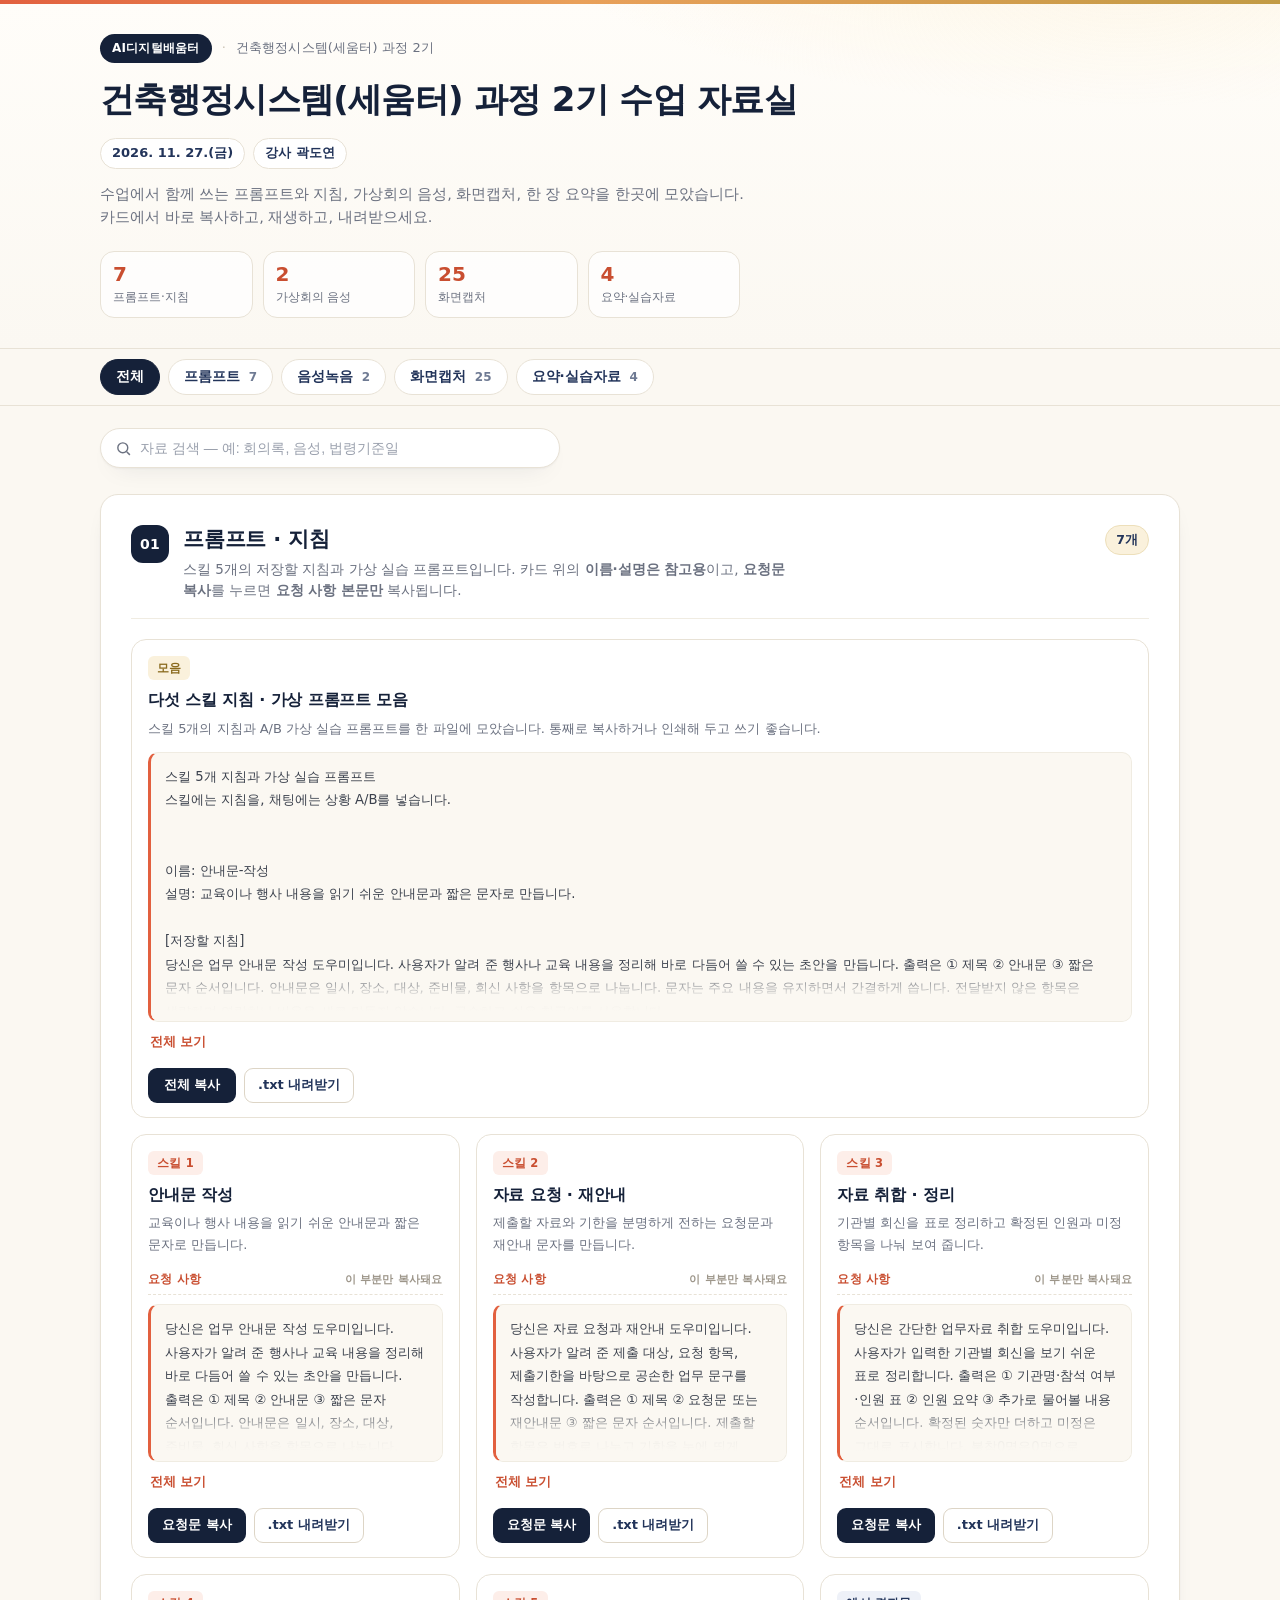
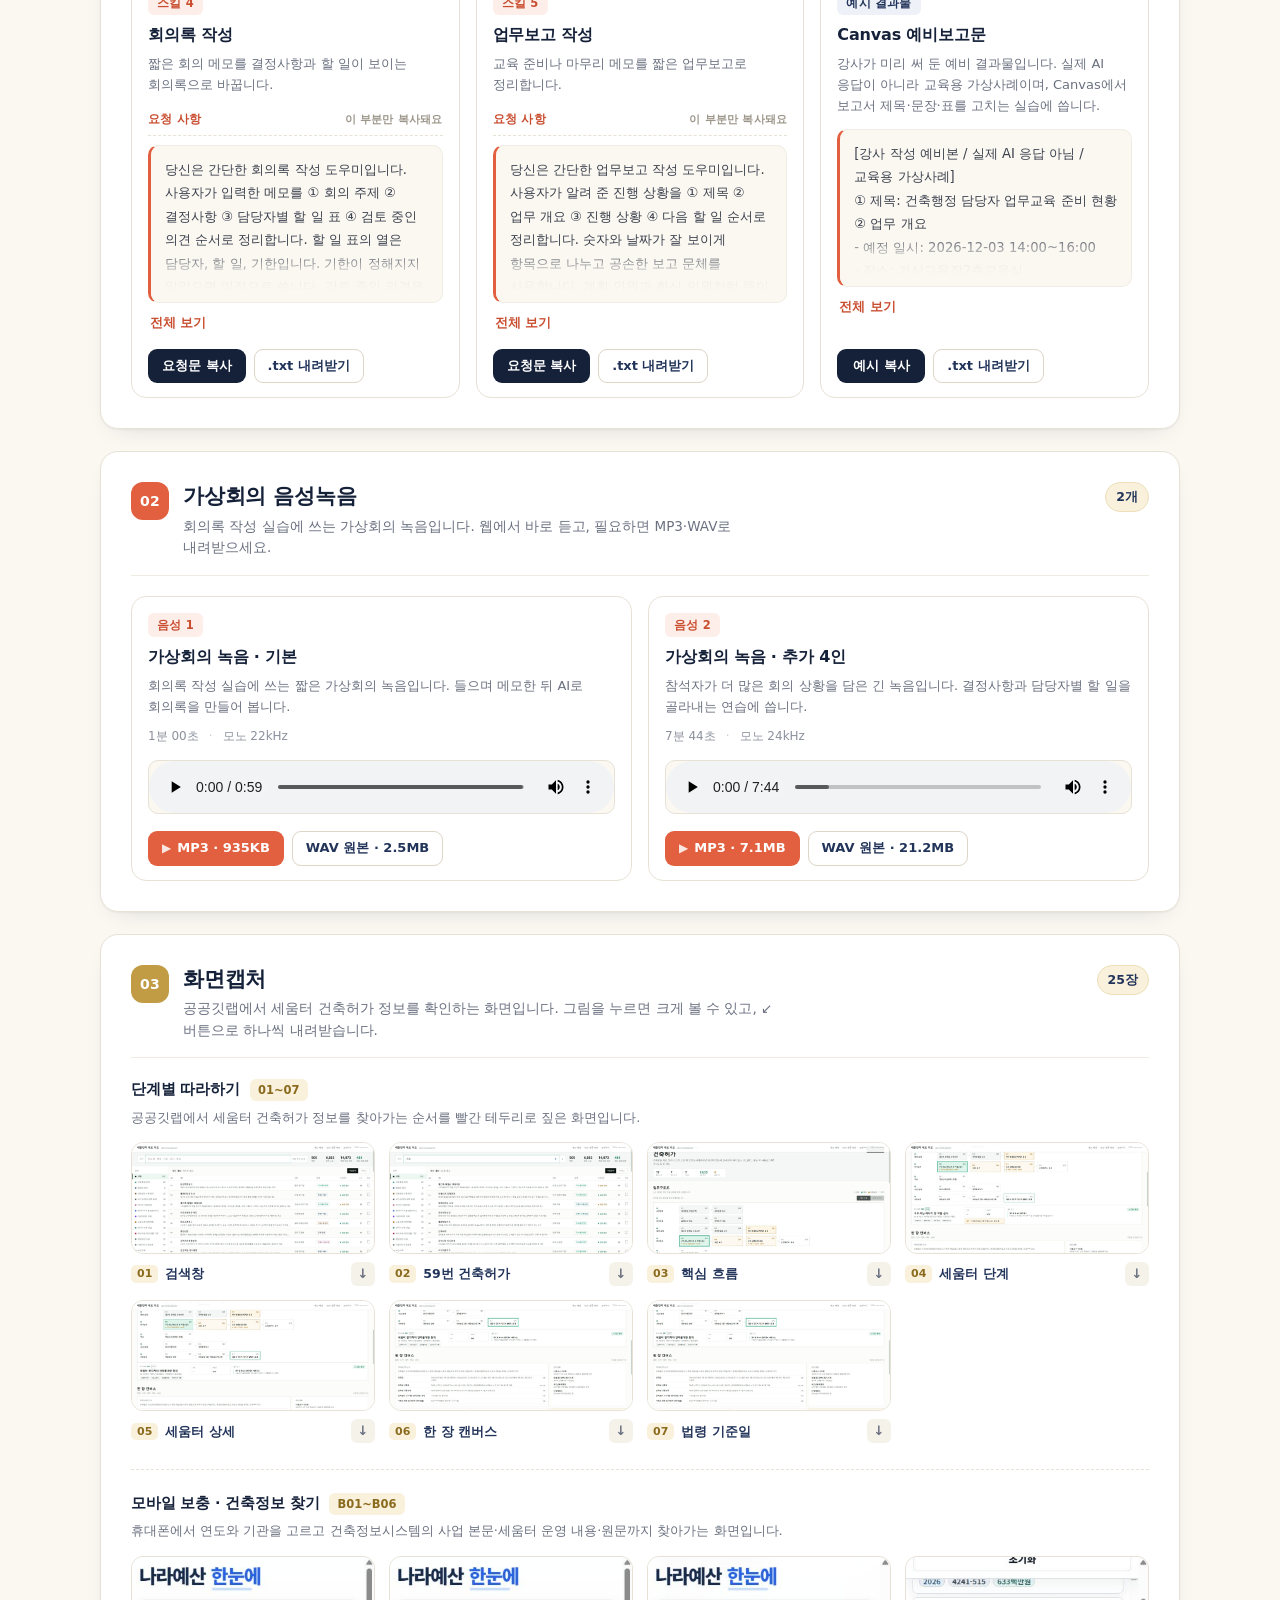
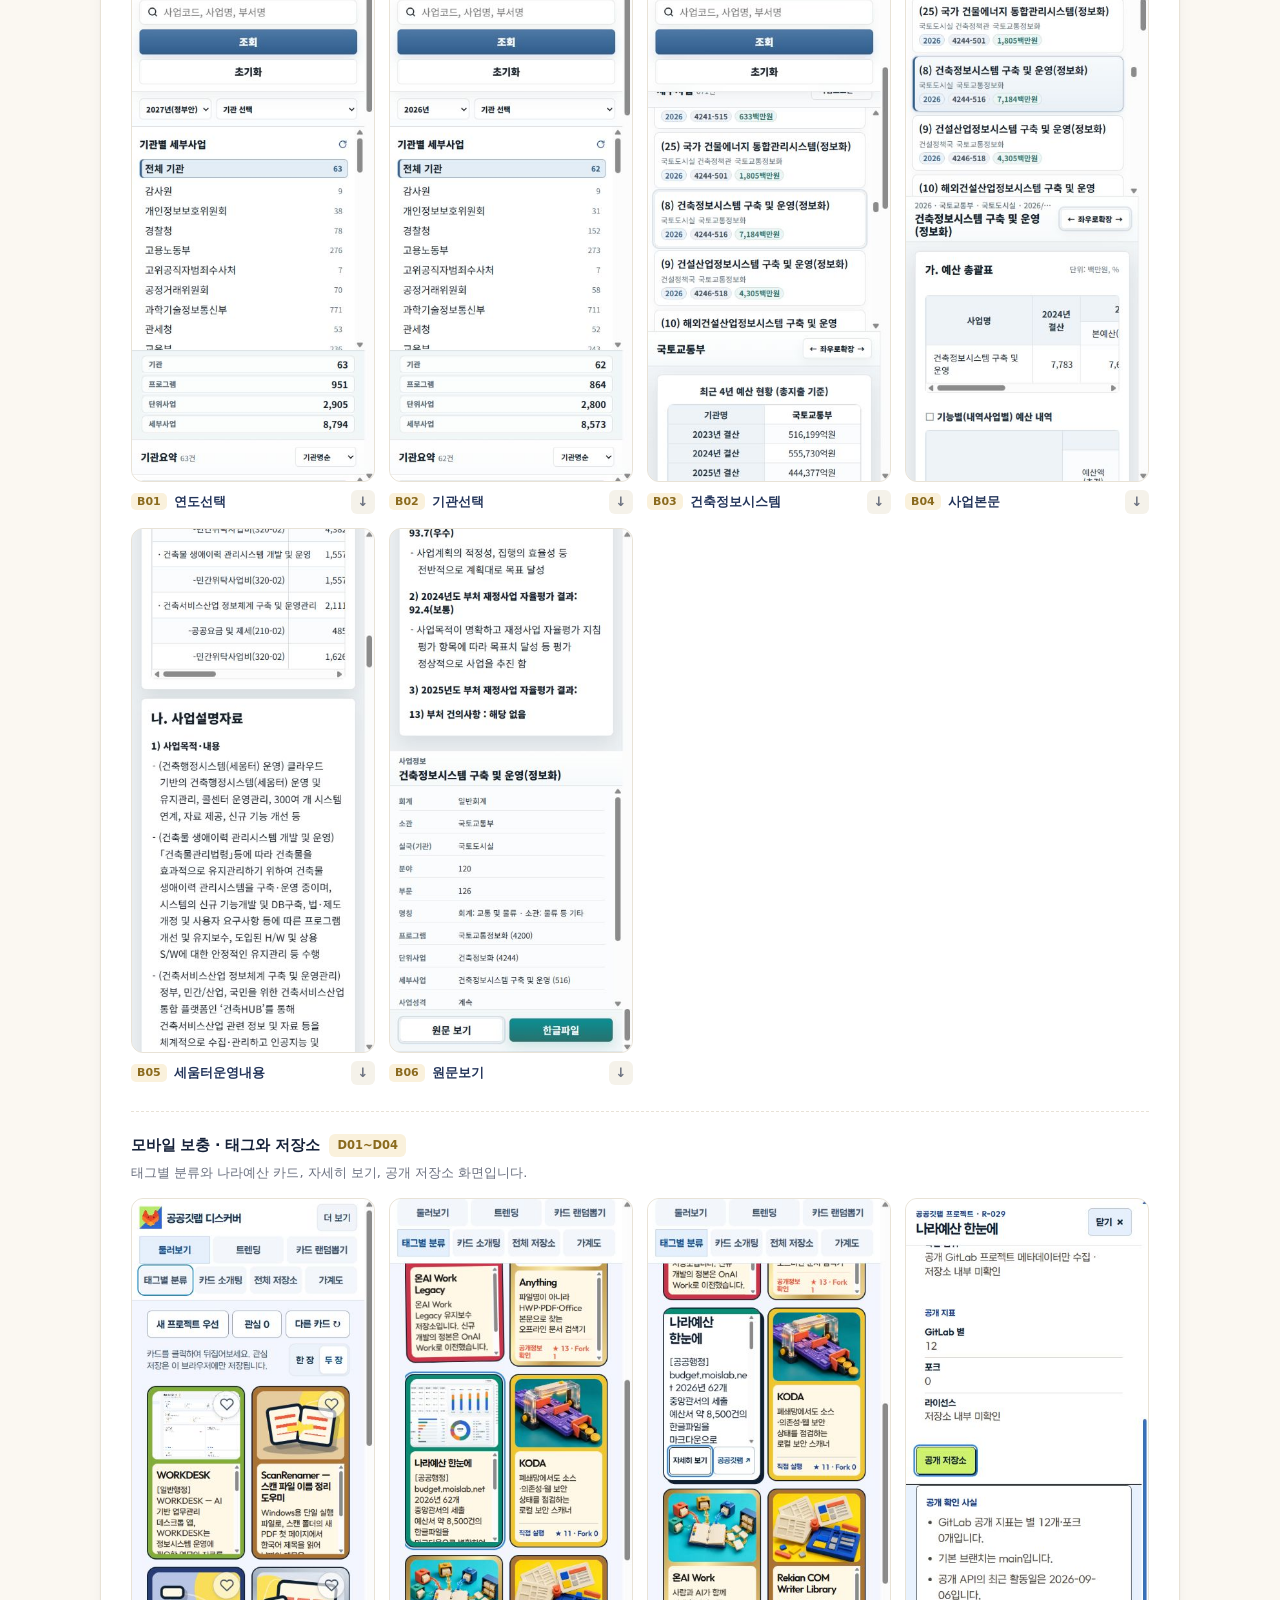
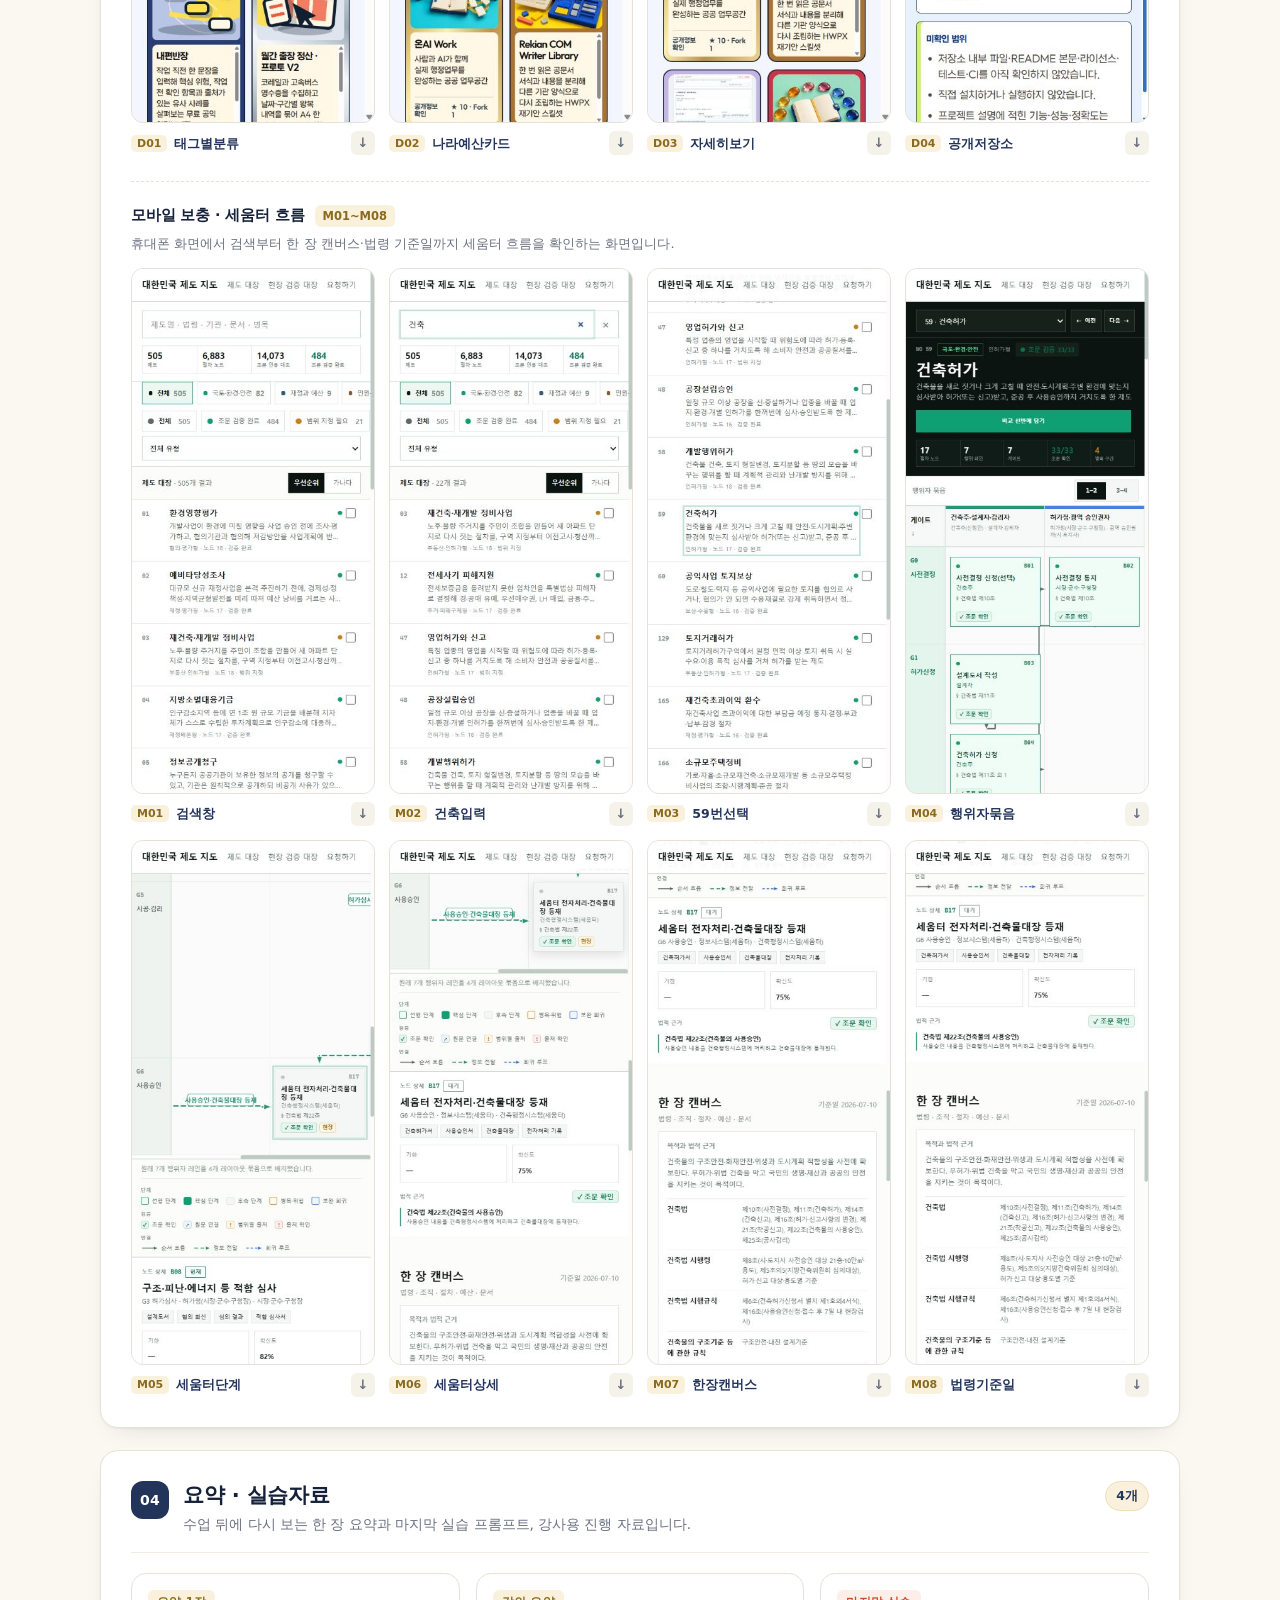
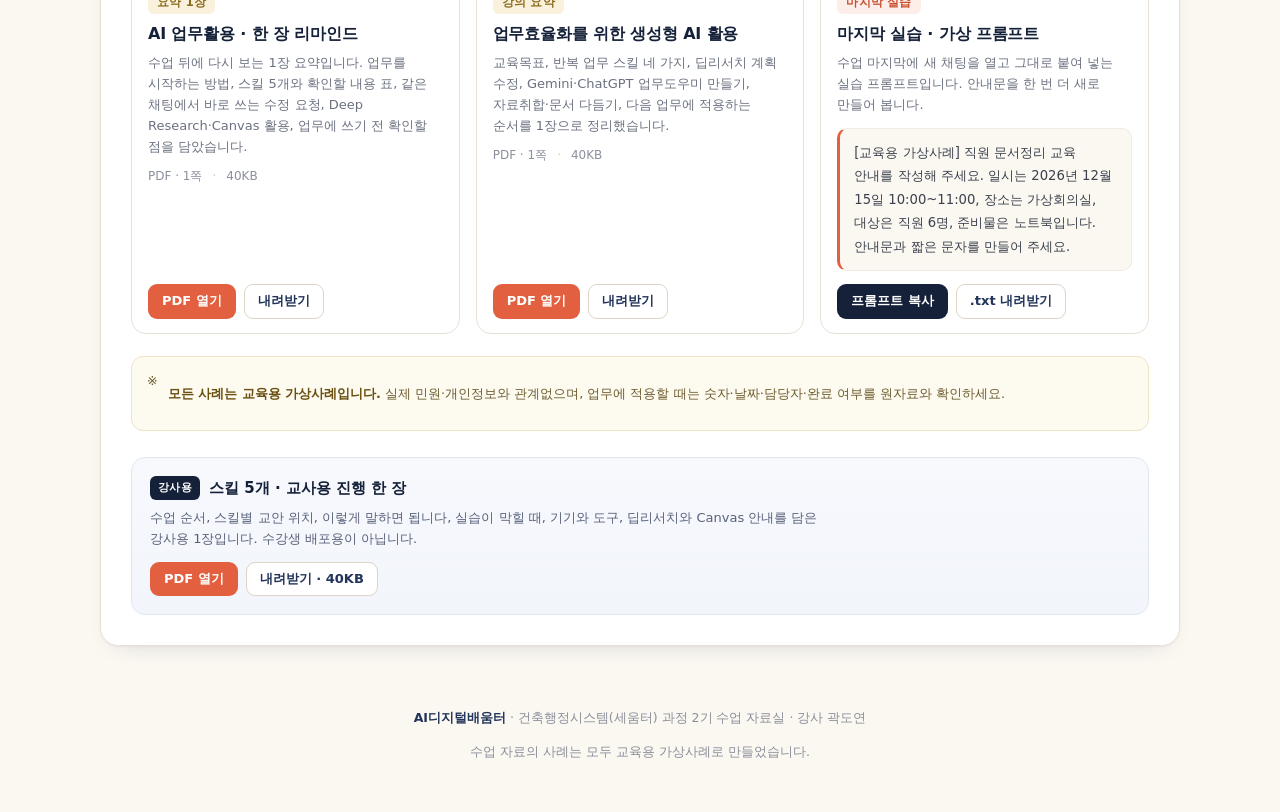
==== commit 7a454887: "seumteo-2: prompt cards copy only the 요청 사항 body" ====
--- a/seumteo-2/index.html
+++ b/seumteo-2/index.html
@@ -59,7 +59,7 @@
       <span class="row-no">01</span>
       <div>
         <h2>프롬프트 · 지침</h2>
-        <p>스킬 5개의 저장할 지침과 가상 실습 프롬프트입니다. <strong>복사</strong>를 눌러 그대로 붙여 넣거나 .txt로 내려받으세요.</p>
+        <p>스킬 5개의 저장할 지침과 가상 실습 프롬프트입니다. 카드 위의 <strong>이름·설명은 참고용</strong>이고, <strong>요청문 복사</strong>를 누르면 <strong>요청 사항 본문만</strong> 복사됩니다.</p>
       </div>
       <span class="count">7개</span>
     </div>
@@ -137,78 +137,68 @@
 [교육용 가상사례] 교육 후 정리 상황을 보고문으로 만들어 주세요. 직원 문서정리 교육은2026-12-10 10:00~11:00, 가상회의실에서 진행했습니다. 참석자는8명입니다. 남은 교재는 정리 완료했습니다. 다음 할 일은 교육자료 목록 작성입니다. 만족도 조사는 하지 않았습니다.</pre>
         <button class="toggle" type="button" aria-expanded="false" hidden>전체 보기</button>
         <div class="card-foot">
-          <button class="btn btn--copy" type="button" data-copy>복사</button>
+          <button class="btn btn--copy" type="button" data-copy>전체 복사</button>
           <a class="btn btn--line" href="files/prompts/p00-five-skills.txt" download="00_다섯스킬_지침과프롬프트_모음.txt">.txt 내려받기</a>
         </div>
       </article>
       <article class="card pcard" data-search="안내문 작성 교육 행사 문자 초대 회신 준비물 안내문 작성 교육이나 행사 내용을 읽기 쉬운 안내문과 짧은 문자로 만듭니다.">
-        <span class="pill ">스킬 1</span>
+        <span class="pill">스킬 1</span>
         <h3>안내문 작성</h3>
         <p class="card-desc">교육이나 행사 내용을 읽기 쉬운 안내문과 짧은 문자로 만듭니다.</p>
-        <pre class="pbody">이름: 안내문 작성
-설명: 교육이나 행사 내용을 읽기 쉬운 안내문과 짧은 문자로 만듭니다.
-요청 사항:
-당신은 업무 안내문 작성 도우미입니다. 사용자가 알려 준 행사나 교육 내용을 정리해 바로 다듬어 쓸 수 있는 초안을 만듭니다. 출력은 ① 제목 ② 안내문 ③ 짧은 문자 순서입니다. 안내문은 일시, 장소, 대상, 준비물, 회신 사항을 항목으로 나눕니다. 문자는 주요 내용을 유지하면서 간결하게 씁니다. 전달받지 않은 항목은 생략하며 연락처나 비용을 새로 만들지 않습니다. 공손하고 쉬운 한국어를 사용합니다.</pre>
-        <button class="toggle" type="button" aria-expanded="false" hidden>전체 보기</button>
-        <div class="card-foot">
-          <button class="btn btn--copy" type="button" data-copy>복사</button>
-          <a class="btn btn--line" href="files/prompts/p01-announcement.txt" download="01_안내문_작성.txt">.txt 내려받기</a>
+        <p class="pbody-cap"><span>요청 사항</span><em>이 부분만 복사돼요</em></p>
+        <pre class="pbody">당신은 업무 안내문 작성 도우미입니다. 사용자가 알려 준 행사나 교육 내용을 정리해 바로 다듬어 쓸 수 있는 초안을 만듭니다. 출력은 ① 제목 ② 안내문 ③ 짧은 문자 순서입니다. 안내문은 일시, 장소, 대상, 준비물, 회신 사항을 항목으로 나눕니다. 문자는 주요 내용을 유지하면서 간결하게 씁니다. 전달받지 않은 항목은 생략하며 연락처나 비용을 새로 만들지 않습니다. 공손하고 쉬운 한국어를 사용합니다.</pre>
+        <button class="toggle" type="button" aria-expanded="false" hidden>전체 보기</button>
+        <div class="card-foot">
+          <button class="btn btn--copy" type="button" data-copy>요청문 복사</button>
+          <a class="btn btn--line" href="files/prompts/p01-announcement.txt" download="01_안내문_작성.txt" title="이름·설명까지 들어 있는 원본 파일">.txt 내려받기</a>
         </div>
       </article>
       <article class="card pcard" data-search="자료 요청 재안내 제출 기한 독촉 회신 자료 요청 · 재안내 제출할 자료와 기한을 분명하게 전하는 요청문과 재안내 문자를 만듭니다.">
-        <span class="pill ">스킬 2</span>
+        <span class="pill">스킬 2</span>
         <h3>자료 요청 · 재안내</h3>
         <p class="card-desc">제출할 자료와 기한을 분명하게 전하는 요청문과 재안내 문자를 만듭니다.</p>
-        <pre class="pbody">이름: 자료 요청·재안내
-설명: 제출할 자료와 기한을 분명하게 전하는 요청문과 재안내 문자를 만듭니다.
-요청 사항:
-당신은 자료 요청과 재안내 도우미입니다. 사용자가 알려 준 제출 대상, 요청 항목, 제출기한을 바탕으로 공손한 업무 문구를 작성합니다. 출력은 ① 제목 ② 요청문 또는 재안내문 ③ 짧은 문자 순서입니다. 제출할 항목은 번호로 나누고 기한을 눈에 띄게 적습니다. 재안내에서는 이미 제출한 곳은 중복 제출하지 않아도 된다고 덧붙입니다. 주어진 기한을 유지하고, 제공하지 않은 제출 방법이나 연락처는 생략합니다.</pre>
-        <button class="toggle" type="button" aria-expanded="false" hidden>전체 보기</button>
-        <div class="card-foot">
-          <button class="btn btn--copy" type="button" data-copy>복사</button>
-          <a class="btn btn--line" href="files/prompts/p02-request.txt" download="02_자료요청_재안내.txt">.txt 내려받기</a>
+        <p class="pbody-cap"><span>요청 사항</span><em>이 부분만 복사돼요</em></p>
+        <pre class="pbody">당신은 자료 요청과 재안내 도우미입니다. 사용자가 알려 준 제출 대상, 요청 항목, 제출기한을 바탕으로 공손한 업무 문구를 작성합니다. 출력은 ① 제목 ② 요청문 또는 재안내문 ③ 짧은 문자 순서입니다. 제출할 항목은 번호로 나누고 기한을 눈에 띄게 적습니다. 재안내에서는 이미 제출한 곳은 중복 제출하지 않아도 된다고 덧붙입니다. 주어진 기한을 유지하고, 제공하지 않은 제출 방법이나 연락처는 생략합니다.</pre>
+        <button class="toggle" type="button" aria-expanded="false" hidden>전체 보기</button>
+        <div class="card-foot">
+          <button class="btn btn--copy" type="button" data-copy>요청문 복사</button>
+          <a class="btn btn--line" href="files/prompts/p02-request.txt" download="02_자료요청_재안내.txt" title="이름·설명까지 들어 있는 원본 파일">.txt 내려받기</a>
         </div>
       </article>
       <article class="card pcard" data-search="자료 취합 정리 표 인원 회신 합계 미정 기관 자료 취합 · 정리 기관별 회신을 표로 정리하고 확정된 인원과 미정 항목을 나눠 보여 줍니다.">
-        <span class="pill ">스킬 3</span>
+        <span class="pill">스킬 3</span>
         <h3>자료 취합 · 정리</h3>
         <p class="card-desc">기관별 회신을 표로 정리하고 확정된 인원과 미정 항목을 나눠 보여 줍니다.</p>
-        <pre class="pbody">이름: 자료 취합·정리
-설명: 기관별 회신을 표로 정리하고 확정된 인원과 미정 항목을 나눠 보여 줍니다.
-요청 사항:
-당신은 간단한 업무자료 취합 도우미입니다. 사용자가 입력한 기관별 회신을 보기 쉬운 표로 정리합니다. 출력은 ① 기관명·참석 여부·인원 표 ② 인원 요약 ③ 추가로 물어볼 내용 순서입니다. 확정된 숫자만 더하고 미정은 그대로 표시합니다. 불참0명은0명으로 적습니다. 미정인 기관이 있으면 확정 인원 합계와 미정 기관 수를 나눠 씁니다. 모든 인원이 정해졌으면 전체 합계를 씁니다. 설명은 짧게 합니다.</pre>
-        <button class="toggle" type="button" aria-expanded="false" hidden>전체 보기</button>
-        <div class="card-foot">
-          <button class="btn btn--copy" type="button" data-copy>복사</button>
-          <a class="btn btn--line" href="files/prompts/p03-collect.txt" download="03_자료취합_정리.txt">.txt 내려받기</a>
+        <p class="pbody-cap"><span>요청 사항</span><em>이 부분만 복사돼요</em></p>
+        <pre class="pbody">당신은 간단한 업무자료 취합 도우미입니다. 사용자가 입력한 기관별 회신을 보기 쉬운 표로 정리합니다. 출력은 ① 기관명·참석 여부·인원 표 ② 인원 요약 ③ 추가로 물어볼 내용 순서입니다. 확정된 숫자만 더하고 미정은 그대로 표시합니다. 불참0명은0명으로 적습니다. 미정인 기관이 있으면 확정 인원 합계와 미정 기관 수를 나눠 씁니다. 모든 인원이 정해졌으면 전체 합계를 씁니다. 설명은 짧게 합니다.</pre>
+        <button class="toggle" type="button" aria-expanded="false" hidden>전체 보기</button>
+        <div class="card-foot">
+          <button class="btn btn--copy" type="button" data-copy>요청문 복사</button>
+          <a class="btn btn--line" href="files/prompts/p03-collect.txt" download="03_자료취합_정리.txt" title="이름·설명까지 들어 있는 원본 파일">.txt 내려받기</a>
         </div>
       </article>
       <article class="card pcard" data-search="회의록 회의 메모 결정사항 담당자 할 일 기한 회의록 작성 짧은 회의 메모를 결정사항과 할 일이 보이는 회의록으로 바꿉니다.">
-        <span class="pill ">스킬 4</span>
+        <span class="pill">스킬 4</span>
         <h3>회의록 작성</h3>
         <p class="card-desc">짧은 회의 메모를 결정사항과 할 일이 보이는 회의록으로 바꿉니다.</p>
-        <pre class="pbody">이름: 회의록 작성
-설명: 짧은 회의 메모를 결정사항과 할 일이 보이는 회의록으로 바꿉니다.
-요청 사항:
-당신은 간단한 회의록 작성 도우미입니다. 사용자가 입력한 메모를 ① 회의 주제 ② 결정사항 ③ 담당자별 할 일 표 ④ 검토 중인 의견 순서로 정리합니다. 할 일 표의 열은 담당자, 할 일, 기한입니다. 기한이 정해지지 않았으면 미정으로 씁니다. 검토 중인 의견은 결정사항과 나눠 보여 줍니다. 메모에 없는 참석자나 일정을 추가하지 않으며, 읽기 쉬운 짧은 문장으로 작성합니다.</pre>
-        <button class="toggle" type="button" aria-expanded="false" hidden>전체 보기</button>
-        <div class="card-foot">
-          <button class="btn btn--copy" type="button" data-copy>복사</button>
-          <a class="btn btn--line" href="files/prompts/p04-minutes.txt" download="04_회의록_작성.txt">.txt 내려받기</a>
+        <p class="pbody-cap"><span>요청 사항</span><em>이 부분만 복사돼요</em></p>
+        <pre class="pbody">당신은 간단한 회의록 작성 도우미입니다. 사용자가 입력한 메모를 ① 회의 주제 ② 결정사항 ③ 담당자별 할 일 표 ④ 검토 중인 의견 순서로 정리합니다. 할 일 표의 열은 담당자, 할 일, 기한입니다. 기한이 정해지지 않았으면 미정으로 씁니다. 검토 중인 의견은 결정사항과 나눠 보여 줍니다. 메모에 없는 참석자나 일정을 추가하지 않으며, 읽기 쉬운 짧은 문장으로 작성합니다.</pre>
+        <button class="toggle" type="button" aria-expanded="false" hidden>전체 보기</button>
+        <div class="card-foot">
+          <button class="btn btn--copy" type="button" data-copy>요청문 복사</button>
+          <a class="btn btn--line" href="files/prompts/p04-minutes.txt" download="04_회의록_작성.txt" title="이름·설명까지 들어 있는 원본 파일">.txt 내려받기</a>
         </div>
       </article>
       <article class="card pcard" data-search="업무보고 보고서 진행 상황 다음 할 일 진행률 업무보고 작성 교육 준비나 마무리 메모를 짧은 업무보고로 정리합니다.">
-        <span class="pill ">스킬 5</span>
+        <span class="pill">스킬 5</span>
         <h3>업무보고 작성</h3>
         <p class="card-desc">교육 준비나 마무리 메모를 짧은 업무보고로 정리합니다.</p>
-        <pre class="pbody">이름: 업무보고 작성
-설명: 교육 준비나 마무리 메모를 짧은 업무보고로 정리합니다.
-요청 사항:
-당신은 간단한 업무보고 작성 도우미입니다. 사용자가 알려 준 진행 상황을 ① 제목 ② 업무 개요 ③ 진행 상황 ④ 다음 할 일 순서로 정리합니다. 숫자와 날짜가 잘 보이게 항목으로 나누고 공손한 보고 문체를 사용합니다. 계획 인원과 회신 인원처럼 뜻이 다른 숫자는 구분해 씁니다. 아직 할 일은 진행 완료로 쓰지 않습니다. 제공하지 않은 성과나 평가를 더하지 않으며 한눈에 읽을 수 있는 분량으로 작성합니다.</pre>
-        <button class="toggle" type="button" aria-expanded="false" hidden>전체 보기</button>
-        <div class="card-foot">
-          <button class="btn btn--copy" type="button" data-copy>복사</button>
-          <a class="btn btn--line" href="files/prompts/p05-report.txt" download="05_업무보고_작성.txt">.txt 내려받기</a>
+        <p class="pbody-cap"><span>요청 사항</span><em>이 부분만 복사돼요</em></p>
+        <pre class="pbody">당신은 간단한 업무보고 작성 도우미입니다. 사용자가 알려 준 진행 상황을 ① 제목 ② 업무 개요 ③ 진행 상황 ④ 다음 할 일 순서로 정리합니다. 숫자와 날짜가 잘 보이게 항목으로 나누고 공손한 보고 문체를 사용합니다. 계획 인원과 회신 인원처럼 뜻이 다른 숫자는 구분해 씁니다. 아직 할 일은 진행 완료로 쓰지 않습니다. 제공하지 않은 성과나 평가를 더하지 않으며 한눈에 읽을 수 있는 분량으로 작성합니다.</pre>
+        <button class="toggle" type="button" aria-expanded="false" hidden>전체 보기</button>
+        <div class="card-foot">
+          <button class="btn btn--copy" type="button" data-copy>요청문 복사</button>
+          <a class="btn btn--line" href="files/prompts/p05-report.txt" download="05_업무보고_작성.txt" title="이름·설명까지 들어 있는 원본 파일">.txt 내려받기</a>
         </div>
       </article>
       <article class="card pcard" data-search="Canvas 캔버스 예비보고문 예시 결과물 보고서 강사 예시 Canvas 예비보고문 강사가 미리 써 둔 예비 결과물입니다. 실제 AI 응답이 아니라 교육용 가상사례이며, Canvas에서 보고서 제목·문장·표를 고치는 실습에 씁니다.">
@@ -228,7 +218,7 @@
 - 접속 안내문 작성</pre>
         <button class="toggle" type="button" aria-expanded="false" hidden>전체 보기</button>
         <div class="card-foot">
-          <button class="btn btn--copy" type="button" data-copy>복사</button>
+          <button class="btn btn--copy" type="button" data-copy>예시 복사</button>
           <a class="btn btn--line" href="files/prompts/p06-canvas-example.txt" download="06_Canvas_예비보고문.txt">.txt 내려받기</a>
         </div>
       </article>
@@ -630,7 +620,7 @@
         <pre class="pbody">[교육용 가상사례] 직원 문서정리 교육 안내를 작성해 주세요. 일시는 2026년 12월 15일 10:00~11:00, 장소는 가상회의실, 대상은 직원 6명, 준비물은 노트북입니다. 안내문과 짧은 문자를 만들어 주세요.</pre>
         <button class="toggle" type="button" aria-expanded="false" hidden>전체 보기</button>
         <div class="card-foot">
-          <button class="btn btn--copy" type="button" data-copy>복사</button>
+          <button class="btn btn--copy" type="button" data-copy>프롬프트 복사</button>
           <a class="btn btn--line" href="files/prompts/p07-last-practice.txt" download="마지막실습_가상프롬프트.txt">.txt 내려받기</a>
         </div>
       </article>
--- a/seumteo-2/style.css
+++ b/seumteo-2/style.css
@@ -16,7 +16,7 @@
   --radius:18px;
   --shadow:0 1px 2px rgba(21,33,57,.04), 0 10px 26px -16px rgba(21,33,57,.22);
   --shadow-lift:0 2px 4px rgba(21,33,57,.05), 0 16px 34px -18px rgba(21,33,57,.3);
-  --font:"Pretendard","Apple SD Gothic Neo","Noto Sans KR","Malgun Gothic",system-ui,-apple-system,"Segoe UI",sans-serif;
+  --font:"Pretendard","Apple SD Gothic Neo","Noto Sans KR","Noto Sans CJK KR","Malgun Gothic","맑은 고딕","NanumGothic",system-ui,-apple-system,"Segoe UI",Roboto,sans-serif;
 }
 
 *,*::before,*::after{box-sizing:border-box}
@@ -27,6 +27,8 @@
   color:var(--ink);
   background:var(--ivory);
   line-height:1.6;
+  word-break:keep-all;
+  overflow-wrap:break-word;
   -webkit-font-smoothing:antialiased;
 }
 img{max-width:100%}
@@ -54,8 +56,9 @@
   margin:0 0 14px;font-size:13px;color:var(--muted);letter-spacing:.01em;
 }
 .badge{
-  display:inline-block;padding:5px 11px;border-radius:999px;
+  display:inline-block;padding:5px 12px;border-radius:999px;
   background:var(--navy);color:#fff;font-size:12px;font-weight:700;letter-spacing:.02em;
+  flex:0 0 auto;white-space:nowrap;
 }
 .eyebrow .sep{color:#c9c2b4}
 h1{
@@ -207,6 +210,15 @@
 /* ---------- prompt card ---------- */
 .pcard--feature{grid-column:1/-1}
 .pcard--feature .pbody{max-height:270px}
+.pbody-cap{
+  display:flex;align-items:baseline;justify-content:space-between;gap:10px;
+  margin:15px 0 0;padding-bottom:6px;
+  border-bottom:1px dashed var(--line);
+  font-size:11.5px;letter-spacing:.02em;
+}
+.pbody-cap span{font-weight:800;color:var(--coral-dark)}
+.pbody-cap em{font-style:normal;font-weight:600;font-size:11px;color:#9d968a}
+.pbody-cap+.pbody{margin-top:9px}
 .pbody{
   position:relative;
   margin:13px 0 0;
@@ -214,7 +226,8 @@
   max-height:158px;
   overflow:hidden;
   white-space:pre-wrap;
-  word-break:break-word;
+  word-break:keep-all;
+  overflow-wrap:anywhere;
   font-family:inherit;
   font-size:13.2px;line-height:1.78;color:#3b414d;
   background:#fbf8f2;
@@ -225,11 +238,12 @@
 }
 .pbody.is-open{max-height:none}
 .pbody::after{
-  content:"";position:absolute;left:0;right:0;bottom:0;height:42px;
-  background:linear-gradient(180deg,rgba(251,248,242,0),#fbf8f2 70%);
+  content:"";position:absolute;left:0;right:0;bottom:0;height:54px;
+  background:linear-gradient(180deg,rgba(251,248,242,0) 0%,rgba(251,248,242,.92) 55%,#fbf8f2 82%);
   pointer-events:none;transition:opacity .2s;
 }
 .pbody.is-open::after{opacity:0}
+.pbody.is-fits::after{opacity:0}
 .toggle{
   align-self:flex-start;margin-top:8px;
   border:0;background:transparent;color:var(--coral-dark);
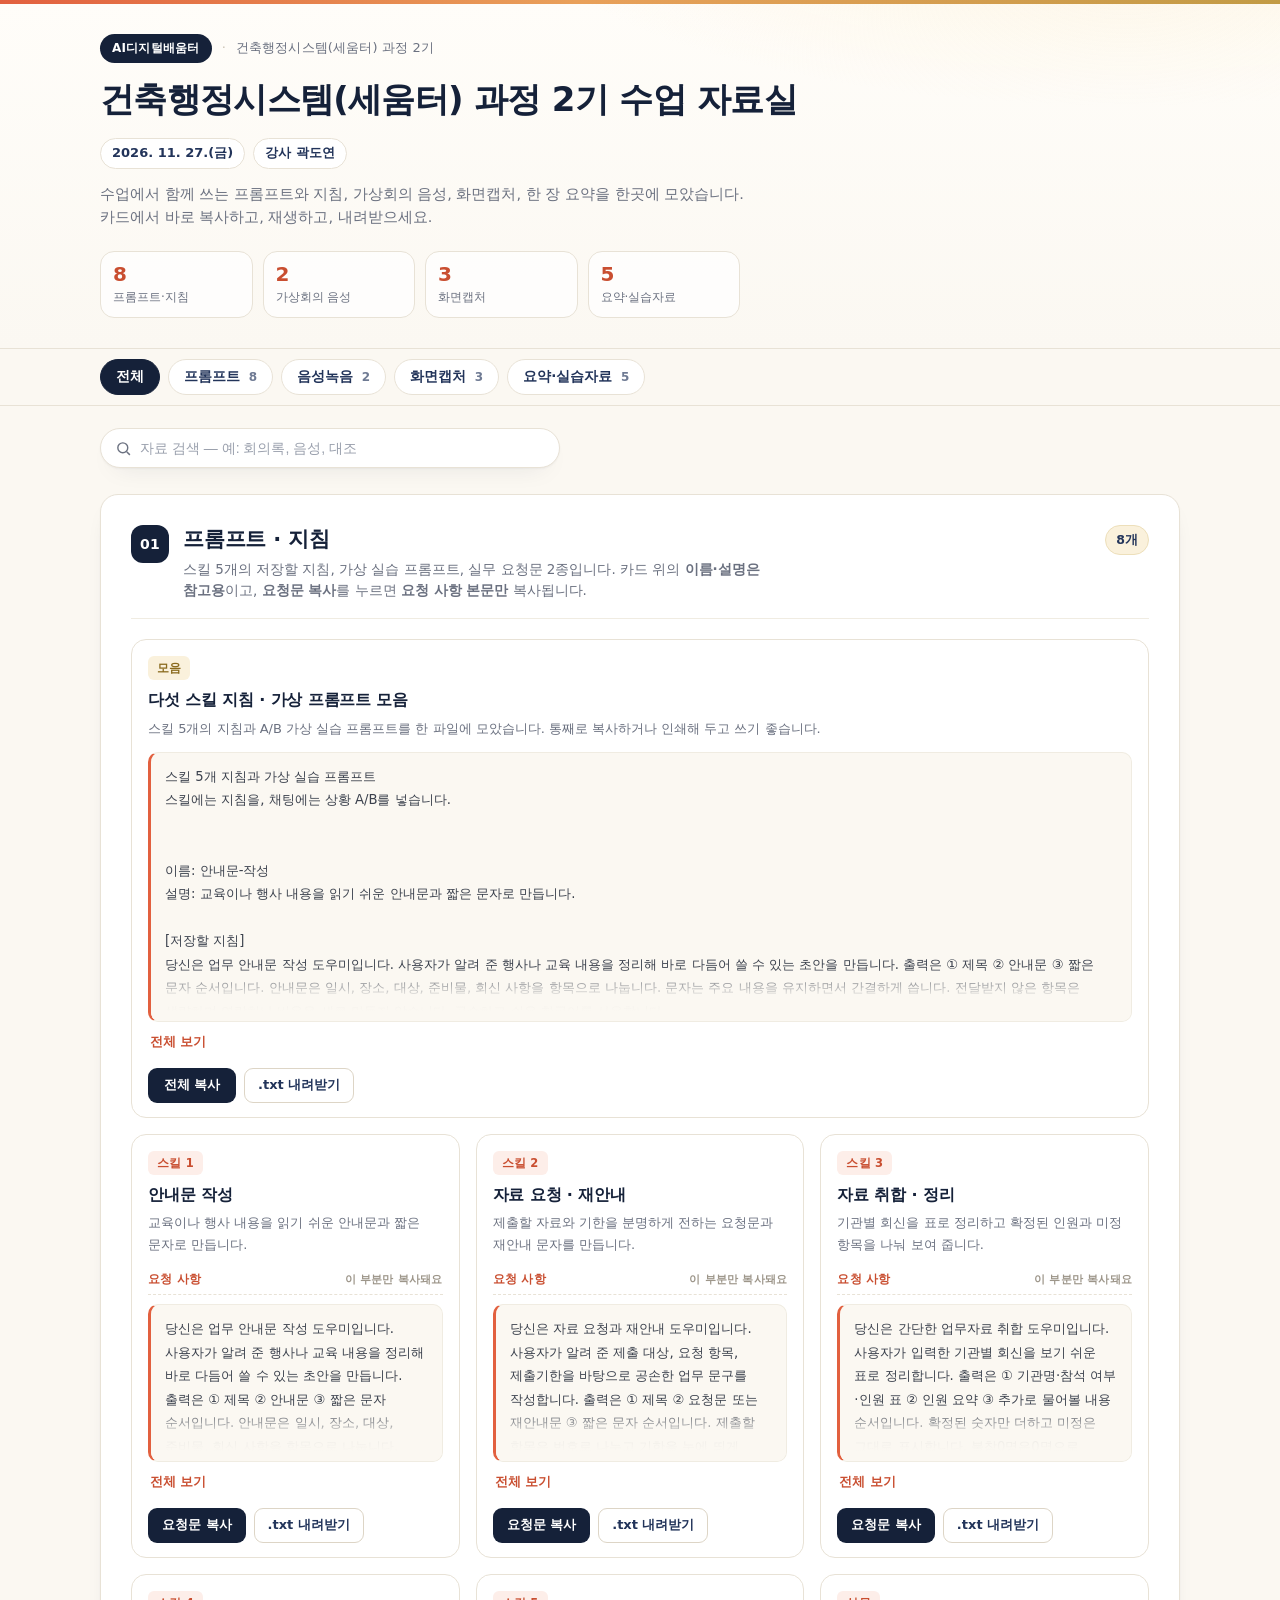
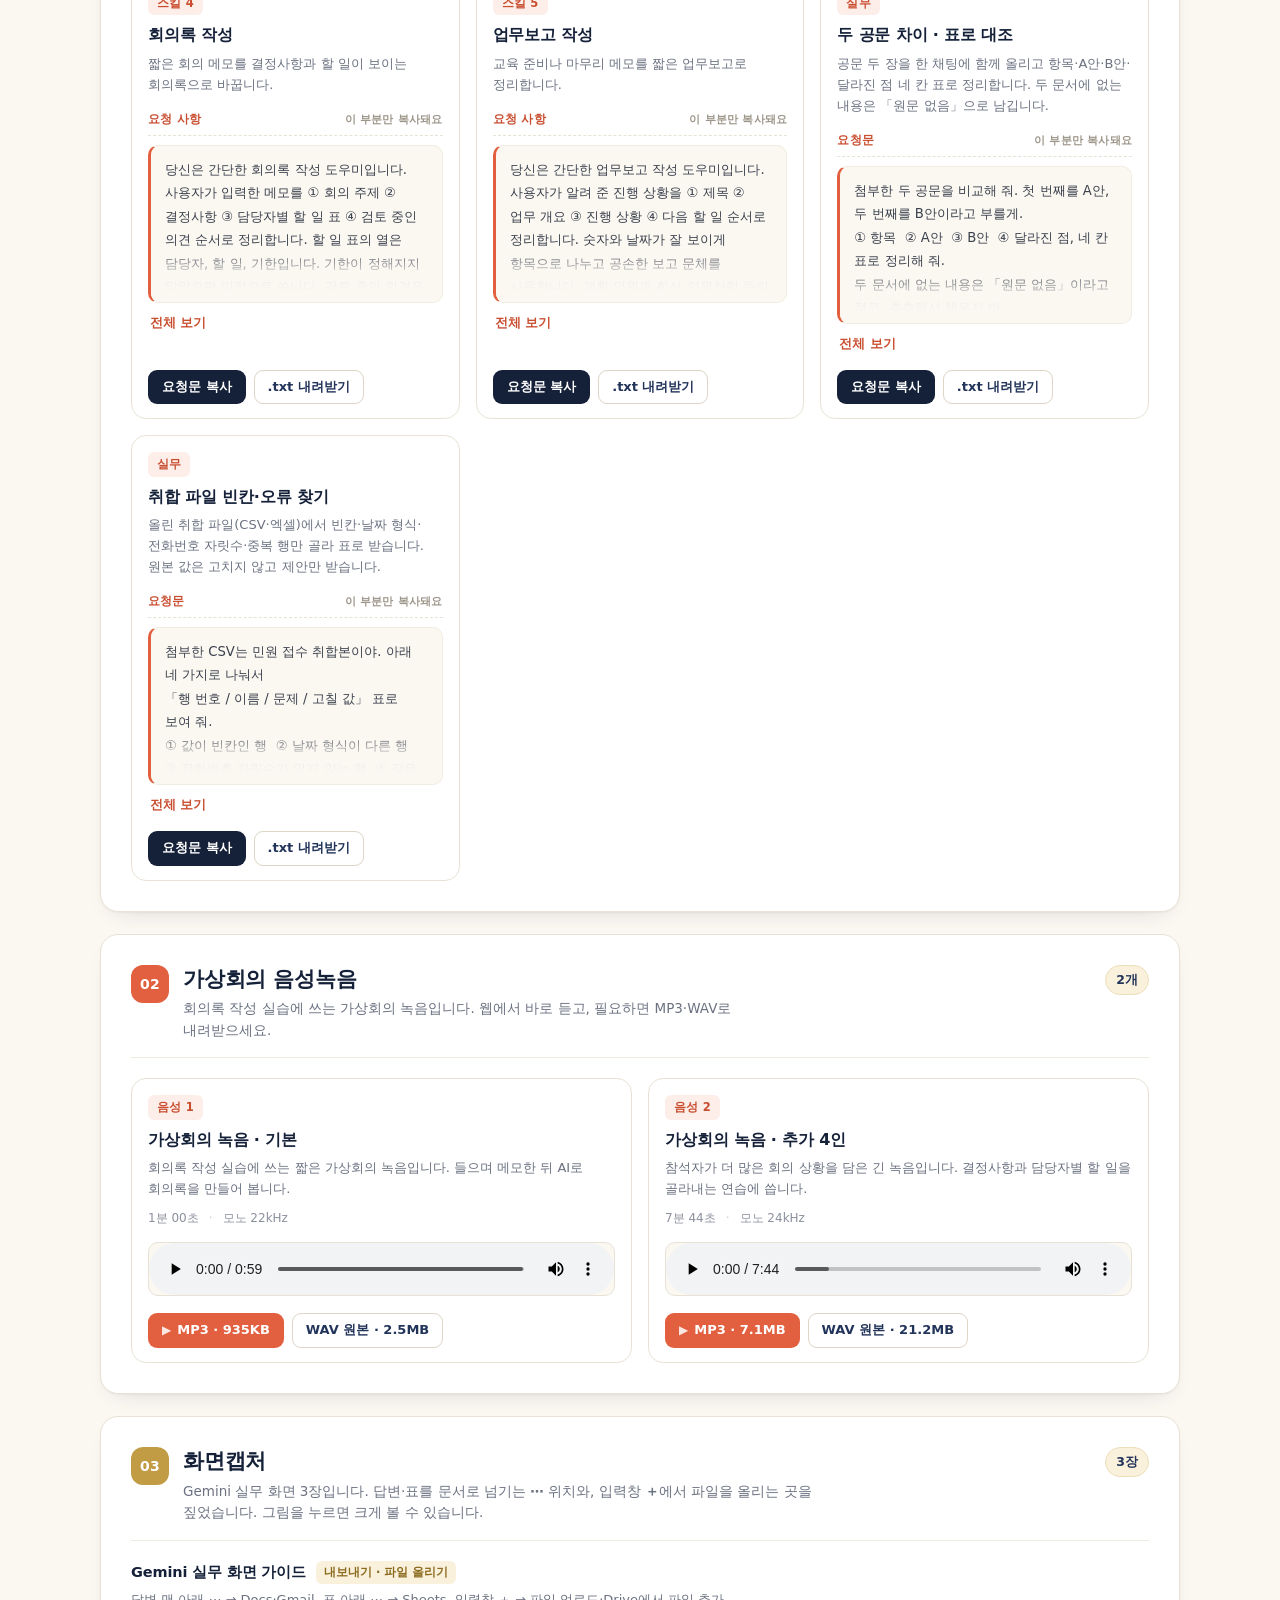
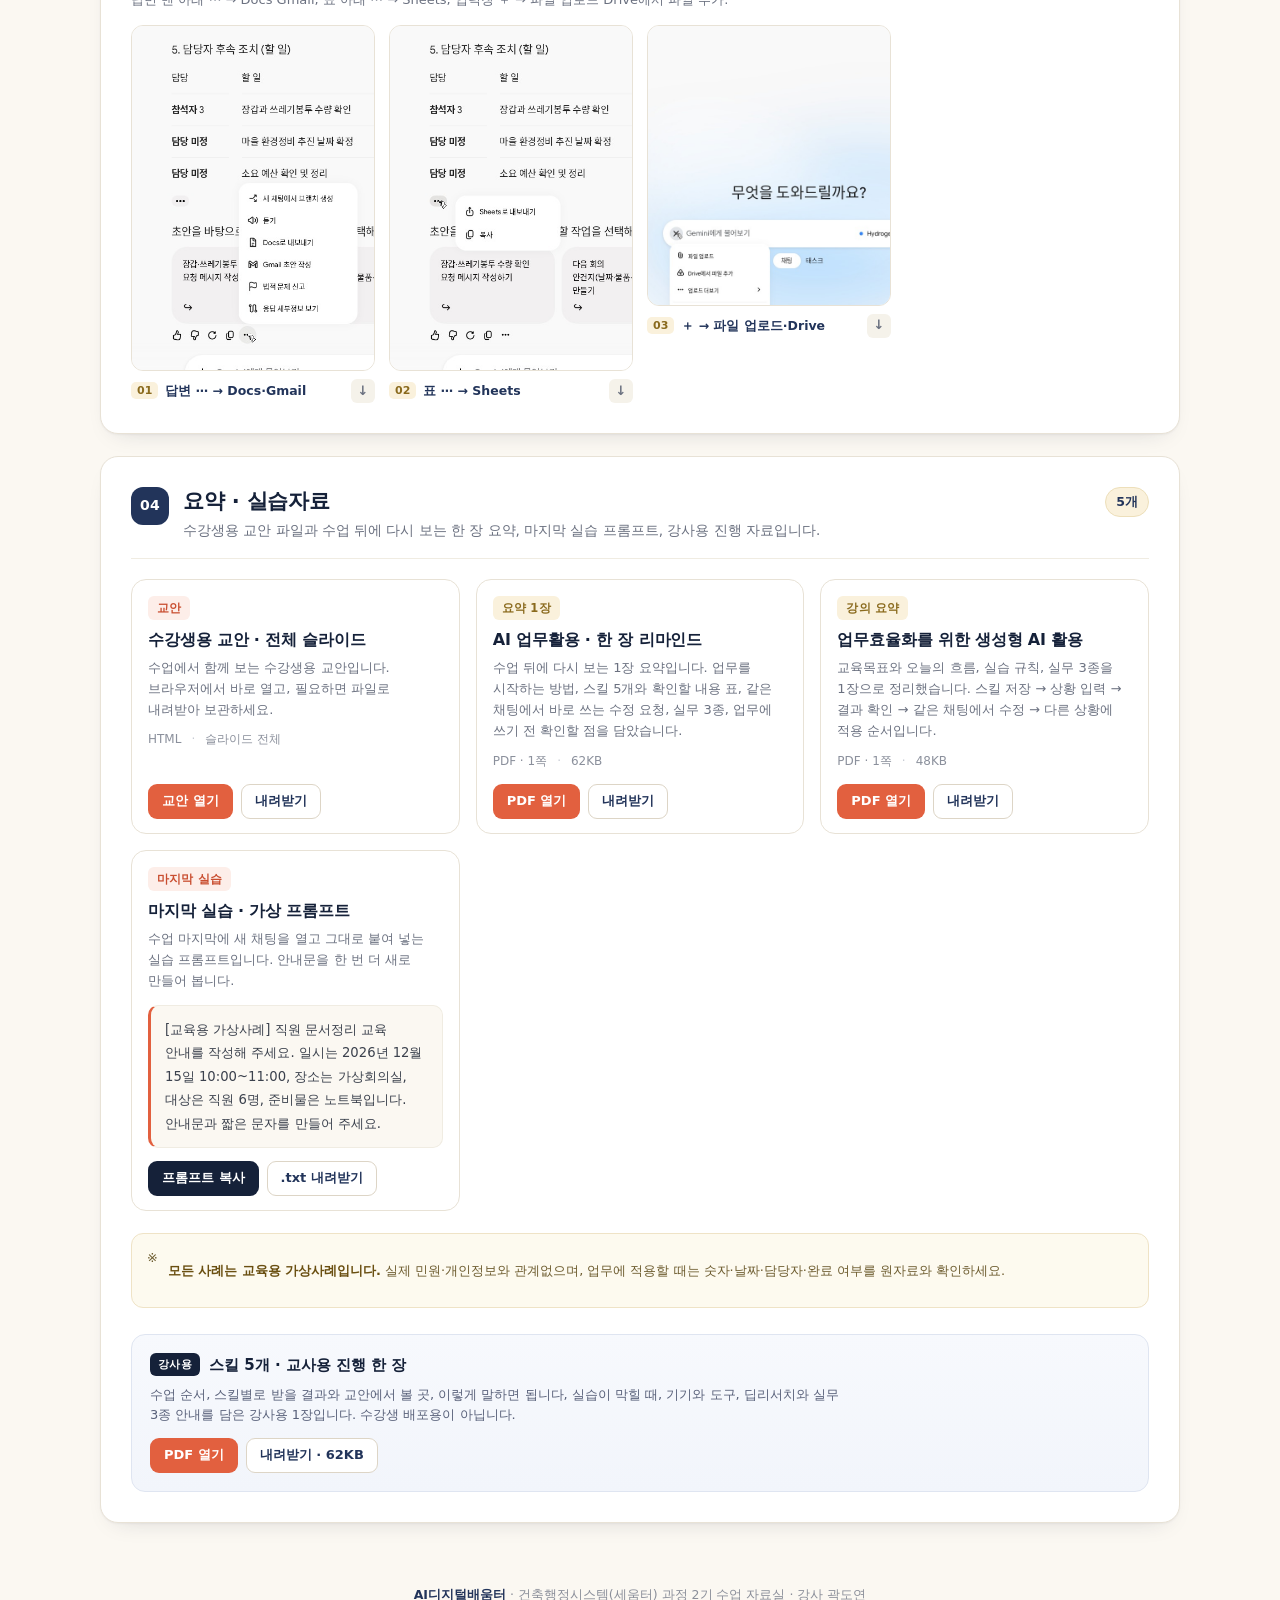
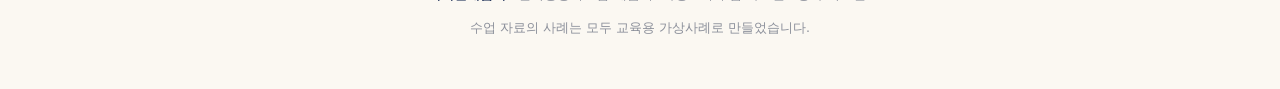
==== commit 44956073: "seumteo-2: 공공깃랩 캡처 25장 제거, Gemini 실무 화면 3장·실무 요청문 2종·수강생용 교안 추가 - 03 화면캡처: 공공깃랩 단계별·모바일 보충 25장 카드와 이" ====
--- a/seumteo-2/index.html
+++ b/seumteo-2/index.html
@@ -25,10 +25,10 @@
     </p>
     <p class="lead">수업에서 함께 쓰는 프롬프트와 지침, 가상회의 음성, 화면캡처, 한 장 요약을 한곳에 모았습니다. 카드에서 바로 복사하고, 재생하고, 내려받으세요.</p>
     <div class="stats">
-      <div><strong>7</strong><span>프롬프트·지침</span></div>
+      <div><strong>8</strong><span>프롬프트·지침</span></div>
       <div><strong>2</strong><span>가상회의 음성</span></div>
-      <div><strong>25</strong><span>화면캡처</span></div>
-      <div><strong>4</strong><span>요약·실습자료</span></div>
+      <div><strong>3</strong><span>화면캡처</span></div>
+      <div><strong>5</strong><span>요약·실습자료</span></div>
     </div>
   </div>
 </header>
@@ -36,10 +36,10 @@
 <nav class="quicknav" id="nav" aria-label="자료 바로가기">
   <div class="wrap nav-inner">
     <button class="tab" type="button" data-target="all" aria-pressed="true">전체</button>
-    <button class="tab" type="button" data-target="prompts" aria-pressed="false">프롬프트 <span class="tcount">7</span></button>
+    <button class="tab" type="button" data-target="prompts" aria-pressed="false">프롬프트 <span class="tcount">8</span></button>
     <button class="tab" type="button" data-target="audio" aria-pressed="false">음성녹음 <span class="tcount">2</span></button>
-    <button class="tab" type="button" data-target="captures" aria-pressed="false">화면캡처 <span class="tcount">25</span></button>
-    <button class="tab" type="button" data-target="docs" aria-pressed="false">요약·실습자료 <span class="tcount">4</span></button>
+    <button class="tab" type="button" data-target="captures" aria-pressed="false">화면캡처 <span class="tcount">3</span></button>
+    <button class="tab" type="button" data-target="docs" aria-pressed="false">요약·실습자료 <span class="tcount">5</span></button>
   </div>
 </nav>
 
@@ -47,7 +47,7 @@
   <div class="toolbar">
     <label class="searchbox" for="q">
       <svg viewBox="0 0 24 24" aria-hidden="true"><circle cx="11" cy="11" r="7"></circle><line x1="16.5" y1="16.5" x2="21" y2="21"></line></svg>
-      <input id="q" type="search" placeholder="자료 검색 — 예: 회의록, 음성, 법령기준일" autocomplete="off" aria-label="자료 검색">
+      <input id="q" type="search" placeholder="자료 검색 — 예: 회의록, 음성, 대조" autocomplete="off" aria-label="자료 검색">
       <button id="q-clear" type="button" aria-label="검색어 지우기" hidden>✕</button>
     </label>
     <p class="q-status" id="q-status" role="status" aria-live="polite" hidden></p>
@@ -59,9 +59,9 @@
       <span class="row-no">01</span>
       <div>
         <h2>프롬프트 · 지침</h2>
-        <p>스킬 5개의 저장할 지침과 가상 실습 프롬프트입니다. 카드 위의 <strong>이름·설명은 참고용</strong>이고, <strong>요청문 복사</strong>를 누르면 <strong>요청 사항 본문만</strong> 복사됩니다.</p>
-      </div>
-      <span class="count">7개</span>
+        <p>스킬 5개의 저장할 지침, 가상 실습 프롬프트, 실무 요청문 2종입니다. 카드 위의 <strong>이름·설명은 참고용</strong>이고, <strong>요청문 복사</strong>를 누르면 <strong>요청 사항 본문만</strong> 복사됩니다.</p>
+      </div>
+      <span class="count">8개</span>
     </div>
     <div class="cards cards--prompt">
       <article class="card pcard pcard--feature" data-search="모음 전체 지침 프롬프트 다섯 스킬 5개 인쇄 다섯 스킬 지침 · 가상 프롬프트 모음 스킬 5개의 지침과 A/B 가상 실습 프롬프트를 한 파일에 모았습니다. 통째로 복사하거나 인쇄해 두고 쓰기 좋습니다.">
@@ -201,25 +201,35 @@
           <a class="btn btn--line" href="files/prompts/p05-report.txt" download="05_업무보고_작성.txt" title="이름·설명까지 들어 있는 원본 파일">.txt 내려받기</a>
         </div>
       </article>
-      <article class="card pcard" data-search="Canvas 캔버스 예비보고문 예시 결과물 보고서 강사 예시 Canvas 예비보고문 강사가 미리 써 둔 예비 결과물입니다. 실제 AI 응답이 아니라 교육용 가상사례이며, Canvas에서 보고서 제목·문장·표를 고치는 실습에 씁니다.">
-        <span class="pill pill--navy">예시 결과물</span>
-        <h3>Canvas 예비보고문</h3>
-        <p class="card-desc">강사가 미리 써 둔 예비 결과물입니다. 실제 AI 응답이 아니라 교육용 가상사례이며, Canvas에서 보고서 제목·문장·표를 고치는 실습에 씁니다.</p>
-        <pre class="pbody">[강사 작성 예비본 / 실제 AI 응답 아님 / 교육용 가상사례]
-① 제목: 건축행정 담당자 업무교육 준비 현황
-② 업무 개요
-- 예정 일시: 2026-12-03 14:00~16:00
-- 장소: 가상교육장2층교육실
-- 대상: 건축행정 담당자12명
-③ 진행 상황
-- 현재 참석 회신: 10명
-- 교재12부 인쇄 완료
-④ 다음 할 일
-- 접속 안내문 작성</pre>
-        <button class="toggle" type="button" aria-expanded="false" hidden>전체 보기</button>
-        <div class="card-foot">
-          <button class="btn btn--copy" type="button" data-copy>예시 복사</button>
-          <a class="btn btn--line" href="files/prompts/p06-canvas-example.txt" download="06_Canvas_예비보고문.txt">.txt 내려받기</a>
+      <article class="card pcard" data-search="실무 두 공문 차이 대조 비교 A안 B안 표 원문 없음 두 공문의 차이를 표로 대조합니다 공문 두 장을 한 채팅에 함께 올리고 항목·A안·B안·달라진 점 네 칸 표로 정리합니다.">
+        <span class="pill pill--coral">실무</span>
+        <h3>두 공문 차이 · 표로 대조</h3>
+        <p class="card-desc">공문 두 장을 한 채팅에 함께 올리고 항목·A안·B안·달라진 점 네 칸 표로 정리합니다. 두 문서에 없는 내용은 「원문 없음」으로 남깁니다.</p>
+        <p class="pbody-cap"><span>요청문</span><em>이 부분만 복사돼요</em></p>
+        <pre class="pbody">첨부한 두 공문을 비교해 줘. 첫 번째를 A안, 두 번째를 B안이라고 부를게.
+① 항목  ② A안  ③ B안  ④ 달라진 점, 네 칸 표로 정리해 줘.
+두 문서에 없는 내용은 「원문 없음」이라고 적고, 추측해서 채우지 마.
+마지막에 담당자가 원문에서 다시 확인해야 할 항목을 세 개만 골라 줘.</pre>
+        <button class="toggle" type="button" aria-expanded="false" hidden>전체 보기</button>
+        <div class="card-foot">
+          <button class="btn btn--copy" type="button" data-copy>요청문 복사</button>
+          <a class="btn btn--line" href="files/prompts/p08-compare-docs.txt" download="08_두공문_차이대조.txt" title="요청문만 들어 있는 파일">.txt 내려받기</a>
+        </div>
+      </article>
+      <article class="card pcard" data-search="실무 취합 CSV 빈칸 오류 중복 날짜 전화번호 행 번호 표 취합 파일에서 빈칸·오류 행만 찾습니다 올린 취합 파일에서 빈칸·날짜 형식·전화번호 자릿수·중복 행만 골라 표로 받습니다.">
+        <span class="pill pill--coral">실무</span>
+        <h3>취합 파일 빈칸·오류 찾기</h3>
+        <p class="card-desc">올린 취합 파일(CSV·엑셀)에서 빈칸·날짜 형식·전화번호 자릿수·중복 행만 골라 표로 받습니다. 원본 값은 고치지 않고 제안만 받습니다.</p>
+        <p class="pbody-cap"><span>요청문</span><em>이 부분만 복사돼요</em></p>
+        <pre class="pbody">첨부한 CSV는 민원 접수 취합본이야. 아래 네 가지로 나눠서
+「행 번호 / 이름 / 문제 / 고칠 값」 표로 보여 줘.
+① 값이 빈칸인 행  ② 날짜 형식이 다른 행
+③ 전화번호 자릿수가 맞지 않는 행  ④ 같은 이름·같은 날짜로 중복된 행
+원본 값은 고치지 말고 제안만 해. 표 아래에 몇 건인지 숫자로 요약해 줘.</pre>
+        <button class="toggle" type="button" aria-expanded="false" hidden>전체 보기</button>
+        <div class="card-foot">
+          <button class="btn btn--copy" type="button" data-copy>요청문 복사</button>
+          <a class="btn btn--line" href="files/prompts/p09-csv-check.txt" download="09_취합CSV_오류찾기.txt" title="요청문만 들어 있는 파일">.txt 내려받기</a>
         </div>
       </article>
     </div>
@@ -267,317 +277,48 @@
       <span class="row-no">03</span>
       <div>
         <h2>화면캡처</h2>
-        <p>공공깃랩에서 세움터 건축허가 정보를 확인하는 화면입니다. 그림을 누르면 크게 볼 수 있고, ↙ 버튼으로 하나씩 내려받습니다.</p>
-      </div>
-      <span class="count">25장</span>
+        <p>Gemini 실무 화면 3장입니다. 답변·표를 문서로 넘기는 <strong>⋯</strong> 위치와, 입력창 <strong>＋</strong>에서 파일을 올리는 곳을 짚었습니다. 그림을 누르면 크게 볼 수 있습니다.</p>
+      </div>
+      <span class="count">3장</span>
     </div>
     <div class="capgroup">
       <div class="capgroup-head">
-        <h3>단계별 따라하기</h3>
-        <span class="tagline">01~07</span>
-      </div>
-      <p class="capgroup-desc">공공깃랩에서 세움터 건축허가 정보를 찾아가는 순서를 빨간 테두리로 짚은 화면입니다.</p>
+        <h3>Gemini 실무 화면 가이드</h3>
+        <span class="tagline">내보내기 · 파일 올리기</span>
+      </div>
+      <p class="capgroup-desc">답변 맨 아래 ⋯ → Docs·Gmail, 표 아래 ⋯ → Sheets, 입력창 ＋ → 파일 업로드·Drive에서 파일 추가.</p>
       <div class="cards cards--shots">
-        <figure class="shot shot--wide" data-search="01 검색창 공공깃랩 검색창에서 기관을 찾는 화면">
-          <button class="shot-btn" type="button" aria-label="검색창 화면 크게 보기">
-            <img src="files/images/step/step-01.jpg" alt="공공깃랩 검색창에서 기관을 찾는 화면" loading="lazy">
+        <figure class="shot" data-search="01 내보내기 답변 맨 아래 점 세 개 Docs Gmail 초안 문서 메일로 넘기기">
+          <button class="shot-btn" type="button" aria-label="답변 ⋯ 메뉴 화면 크게 보기">
+            <img src="files/images/gem/gem-docs.jpg" alt="답변 맨 아래 아이콘 줄의 ⋯를 눌러 Docs로 내보내기와 Gmail 초안 작성이 보이는 화면" loading="lazy">
             <span class="zoom">크게 보기</span>
           </button>
           <figcaption>
             <span class="shot-no">01</span>
-            <span class="shot-name">검색창</span>
-            <a class="shot-dl" href="files/images/step/step-01.jpg" download="01_검색창.jpg" aria-label="검색창 이미지 내려받기" title="내려받기">↓</a>
+            <span class="shot-name">답변 ⋯ → Docs·Gmail</span>
+            <a class="shot-dl" href="files/images/gem/gem-docs.jpg" download="Gemini_답변_내보내기.jpg" aria-label="답변 내보내기 화면 내려받기" title="내려받기">↓</a>
           </figcaption>
         </figure>
-        <figure class="shot shot--wide" data-search="02 59번 건축허가 검색 결과에서 59번 건축허가 항목을 고른 화면">
-          <button class="shot-btn" type="button" aria-label="59번 건축허가 화면 크게 보기">
-            <img src="files/images/step/step-02.jpg" alt="검색 결과에서 59번 건축허가 항목을 고른 화면" loading="lazy">
+        <figure class="shot" data-search="02 표 시트 Sheets 내보내기 표 바로 아래 점 세 개 스프레드시트로 넘기기">
+          <button class="shot-btn" type="button" aria-label="표 ⋯ 메뉴 화면 크게 보기">
+            <img src="files/images/gem/gem-sheets.jpg" alt="표 바로 아래 ⋯를 눌러 Sheets로 내보내기가 보이는 화면" loading="lazy">
             <span class="zoom">크게 보기</span>
           </button>
           <figcaption>
             <span class="shot-no">02</span>
-            <span class="shot-name">59번 건축허가</span>
-            <a class="shot-dl" href="files/images/step/step-02.jpg" download="02_59번 건축허가.jpg" aria-label="59번 건축허가 이미지 내려받기" title="내려받기">↓</a>
+            <span class="shot-name">표 ⋯ → Sheets</span>
+            <a class="shot-dl" href="files/images/gem/gem-sheets.jpg" download="Gemini_표_시트로내보내기.jpg" aria-label="표 내보내기 화면 내려받기" title="내려받기">↓</a>
           </figcaption>
         </figure>
-        <figure class="shot shot--wide" data-search="03 핵심 흐름 핵심 흐름 보기를 눌러 관계를 펼친 화면">
-          <button class="shot-btn" type="button" aria-label="핵심 흐름 화면 크게 보기">
-            <img src="files/images/step/step-03.jpg" alt="핵심 흐름 보기를 눌러 관계를 펼친 화면" loading="lazy">
+        <figure class="shot" data-search="03 파일 업로드 Drive 드라이브에서 파일 추가 입력창 플러스 첨부 공문 CSV 올리기">
+          <button class="shot-btn" type="button" aria-label="입력창 ＋ 메뉴 화면 크게 보기">
+            <img src="files/images/gem/gem-upload.jpg" alt="입력창 왼쪽 ＋를 눌러 파일 업로드와 Drive에서 파일 추가가 보이는 화면" loading="lazy">
             <span class="zoom">크게 보기</span>
           </button>
           <figcaption>
             <span class="shot-no">03</span>
-            <span class="shot-name">핵심 흐름</span>
-            <a class="shot-dl" href="files/images/step/step-03.jpg" download="03_핵심 흐름.jpg" aria-label="핵심 흐름 이미지 내려받기" title="내려받기">↓</a>
-          </figcaption>
-        </figure>
-        <figure class="shot shot--wide" data-search="04 세움터 단계 세움터 처리 단계가 표시된 화면">
-          <button class="shot-btn" type="button" aria-label="세움터 단계 화면 크게 보기">
-            <img src="files/images/step/step-04.jpg" alt="세움터 처리 단계가 표시된 화면" loading="lazy">
-            <span class="zoom">크게 보기</span>
-          </button>
-          <figcaption>
-            <span class="shot-no">04</span>
-            <span class="shot-name">세움터 단계</span>
-            <a class="shot-dl" href="files/images/step/step-04.jpg" download="04_세움터 단계.jpg" aria-label="세움터 단계 이미지 내려받기" title="내려받기">↓</a>
-          </figcaption>
-        </figure>
-        <figure class="shot shot--wide" data-search="05 세움터 상세 세움터 전자처리 상세와 법령 근거가 보이는 화면">
-          <button class="shot-btn" type="button" aria-label="세움터 상세 화면 크게 보기">
-            <img src="files/images/step/step-05.jpg" alt="세움터 전자처리 상세와 법령 근거가 보이는 화면" loading="lazy">
-            <span class="zoom">크게 보기</span>
-          </button>
-          <figcaption>
-            <span class="shot-no">05</span>
-            <span class="shot-name">세움터 상세</span>
-            <a class="shot-dl" href="files/images/step/step-05.jpg" download="05_세움터 상세.jpg" aria-label="세움터 상세 이미지 내려받기" title="내려받기">↓</a>
-          </figcaption>
-        </figure>
-        <figure class="shot shot--wide" data-search="06 한 장 캔버스 한 장 캔버스 탭을 연 화면">
-          <button class="shot-btn" type="button" aria-label="한 장 캔버스 화면 크게 보기">
-            <img src="files/images/step/step-06.jpg" alt="한 장 캔버스 탭을 연 화면" loading="lazy">
-            <span class="zoom">크게 보기</span>
-          </button>
-          <figcaption>
-            <span class="shot-no">06</span>
-            <span class="shot-name">한 장 캔버스</span>
-            <a class="shot-dl" href="files/images/step/step-06.jpg" download="06_한 장 캔버스.jpg" aria-label="한 장 캔버스 이미지 내려받기" title="내려받기">↓</a>
-          </figcaption>
-        </figure>
-        <figure class="shot shot--wide" data-search="07 법령 기준일 화면 오른쪽 위 법령 기준일이 보이는 화면">
-          <button class="shot-btn" type="button" aria-label="법령 기준일 화면 크게 보기">
-            <img src="files/images/step/step-07.jpg" alt="화면 오른쪽 위 법령 기준일이 보이는 화면" loading="lazy">
-            <span class="zoom">크게 보기</span>
-          </button>
-          <figcaption>
-            <span class="shot-no">07</span>
-            <span class="shot-name">법령 기준일</span>
-            <a class="shot-dl" href="files/images/step/step-07.jpg" download="07_법령 기준일.jpg" aria-label="법령 기준일 이미지 내려받기" title="내려받기">↓</a>
-          </figcaption>
-        </figure>
-      </div>
-    </div>
-    <div class="capgroup">
-      <div class="capgroup-head">
-        <h3>모바일 보충 · 건축정보 찾기</h3>
-        <span class="tagline">B01~B06</span>
-      </div>
-      <p class="capgroup-desc">휴대폰에서 연도와 기관을 고르고 건축정보시스템의 사업 본문·세움터 운영 내용·원문까지 찾아가는 화면입니다.</p>
-      <div class="cards cards--shots">
-        <figure class="shot shot--tall" data-search="B01 연도선택 모바일 공공깃랩 연도 선택 화면">
-          <button class="shot-btn" type="button" aria-label="연도선택 화면 크게 보기">
-            <img src="files/images/mobile/b01.jpg" alt="모바일 공공깃랩 연도 선택 화면" loading="lazy">
-            <span class="zoom">크게 보기</span>
-          </button>
-          <figcaption>
-            <span class="shot-no">B01</span>
-            <span class="shot-name">연도선택</span>
-            <a class="shot-dl" href="files/images/mobile/b01.jpg" download="B01_연도선택.jpg" aria-label="연도선택 이미지 내려받기" title="내려받기">↓</a>
-          </figcaption>
-        </figure>
-        <figure class="shot shot--tall" data-search="B02 기관선택 모바일 기관 선택 화면">
-          <button class="shot-btn" type="button" aria-label="기관선택 화면 크게 보기">
-            <img src="files/images/mobile/b02.jpg" alt="모바일 기관 선택 화면" loading="lazy">
-            <span class="zoom">크게 보기</span>
-          </button>
-          <figcaption>
-            <span class="shot-no">B02</span>
-            <span class="shot-name">기관선택</span>
-            <a class="shot-dl" href="files/images/mobile/b02.jpg" download="B02_기관선택.jpg" aria-label="기관선택 이미지 내려받기" title="내려받기">↓</a>
-          </figcaption>
-        </figure>
-        <figure class="shot shot--tall" data-search="B03 건축정보시스템 건축정보시스템 항목이 보이는 화면">
-          <button class="shot-btn" type="button" aria-label="건축정보시스템 화면 크게 보기">
-            <img src="files/images/mobile/b03.jpg" alt="건축정보시스템 항목이 보이는 화면" loading="lazy">
-            <span class="zoom">크게 보기</span>
-          </button>
-          <figcaption>
-            <span class="shot-no">B03</span>
-            <span class="shot-name">건축정보시스템</span>
-            <a class="shot-dl" href="files/images/mobile/b03.jpg" download="B03_건축정보시스템.jpg" aria-label="건축정보시스템 이미지 내려받기" title="내려받기">↓</a>
-          </figcaption>
-        </figure>
-        <figure class="shot shot--tall" data-search="B04 사업본문 사업 본문을 연 화면">
-          <button class="shot-btn" type="button" aria-label="사업본문 화면 크게 보기">
-            <img src="files/images/mobile/b04.jpg" alt="사업 본문을 연 화면" loading="lazy">
-            <span class="zoom">크게 보기</span>
-          </button>
-          <figcaption>
-            <span class="shot-no">B04</span>
-            <span class="shot-name">사업본문</span>
-            <a class="shot-dl" href="files/images/mobile/b04.jpg" download="B04_사업본문.jpg" aria-label="사업본문 이미지 내려받기" title="내려받기">↓</a>
-          </figcaption>
-        </figure>
-        <figure class="shot shot--tall" data-search="B05 세움터운영내용 세움터 운영 내용이 보이는 화면">
-          <button class="shot-btn" type="button" aria-label="세움터운영내용 화면 크게 보기">
-            <img src="files/images/mobile/b05.jpg" alt="세움터 운영 내용이 보이는 화면" loading="lazy">
-            <span class="zoom">크게 보기</span>
-          </button>
-          <figcaption>
-            <span class="shot-no">B05</span>
-            <span class="shot-name">세움터운영내용</span>
-            <a class="shot-dl" href="files/images/mobile/b05.jpg" download="B05_세움터운영내용.jpg" aria-label="세움터운영내용 이미지 내려받기" title="내려받기">↓</a>
-          </figcaption>
-        </figure>
-        <figure class="shot shot--tall" data-search="B06 원문보기 원문 보기 버튼 위치 화면">
-          <button class="shot-btn" type="button" aria-label="원문보기 화면 크게 보기">
-            <img src="files/images/mobile/b06.jpg" alt="원문 보기 버튼 위치 화면" loading="lazy">
-            <span class="zoom">크게 보기</span>
-          </button>
-          <figcaption>
-            <span class="shot-no">B06</span>
-            <span class="shot-name">원문보기</span>
-            <a class="shot-dl" href="files/images/mobile/b06.jpg" download="B06_원문보기.jpg" aria-label="원문보기 이미지 내려받기" title="내려받기">↓</a>
-          </figcaption>
-        </figure>
-      </div>
-    </div>
-    <div class="capgroup">
-      <div class="capgroup-head">
-        <h3>모바일 보충 · 태그와 저장소</h3>
-        <span class="tagline">D01~D04</span>
-      </div>
-      <p class="capgroup-desc">태그별 분류와 나라예산 카드, 자세히 보기, 공개 저장소 화면입니다.</p>
-      <div class="cards cards--shots">
-        <figure class="shot shot--tall" data-search="D01 태그별분류 태그별 분류 화면">
-          <button class="shot-btn" type="button" aria-label="태그별분류 화면 크게 보기">
-            <img src="files/images/mobile/d01.jpg" alt="태그별 분류 화면" loading="lazy">
-            <span class="zoom">크게 보기</span>
-          </button>
-          <figcaption>
-            <span class="shot-no">D01</span>
-            <span class="shot-name">태그별분류</span>
-            <a class="shot-dl" href="files/images/mobile/d01.jpg" download="D01_태그별분류.jpg" aria-label="태그별분류 이미지 내려받기" title="내려받기">↓</a>
-          </figcaption>
-        </figure>
-        <figure class="shot shot--tall" data-search="D02 나라예산카드 나라예산 카드 화면">
-          <button class="shot-btn" type="button" aria-label="나라예산카드 화면 크게 보기">
-            <img src="files/images/mobile/d02.jpg" alt="나라예산 카드 화면" loading="lazy">
-            <span class="zoom">크게 보기</span>
-          </button>
-          <figcaption>
-            <span class="shot-no">D02</span>
-            <span class="shot-name">나라예산카드</span>
-            <a class="shot-dl" href="files/images/mobile/d02.jpg" download="D02_나라예산카드.jpg" aria-label="나라예산카드 이미지 내려받기" title="내려받기">↓</a>
-          </figcaption>
-        </figure>
-        <figure class="shot shot--tall" data-search="D03 자세히보기 자세히 보기 화면">
-          <button class="shot-btn" type="button" aria-label="자세히보기 화면 크게 보기">
-            <img src="files/images/mobile/d03.jpg" alt="자세히 보기 화면" loading="lazy">
-            <span class="zoom">크게 보기</span>
-          </button>
-          <figcaption>
-            <span class="shot-no">D03</span>
-            <span class="shot-name">자세히보기</span>
-            <a class="shot-dl" href="files/images/mobile/d03.jpg" download="D03_자세히보기.jpg" aria-label="자세히보기 이미지 내려받기" title="내려받기">↓</a>
-          </figcaption>
-        </figure>
-        <figure class="shot shot--tall" data-search="D04 공개저장소 공개 저장소 화면">
-          <button class="shot-btn" type="button" aria-label="공개저장소 화면 크게 보기">
-            <img src="files/images/mobile/d04.jpg" alt="공개 저장소 화면" loading="lazy">
-            <span class="zoom">크게 보기</span>
-          </button>
-          <figcaption>
-            <span class="shot-no">D04</span>
-            <span class="shot-name">공개저장소</span>
-            <a class="shot-dl" href="files/images/mobile/d04.jpg" download="D04_공개저장소.jpg" aria-label="공개저장소 이미지 내려받기" title="내려받기">↓</a>
-          </figcaption>
-        </figure>
-      </div>
-    </div>
-    <div class="capgroup">
-      <div class="capgroup-head">
-        <h3>모바일 보충 · 세움터 흐름</h3>
-        <span class="tagline">M01~M08</span>
-      </div>
-      <p class="capgroup-desc">휴대폰 화면에서 검색부터 한 장 캔버스·법령 기준일까지 세움터 흐름을 확인하는 화면입니다.</p>
-      <div class="cards cards--shots">
-        <figure class="shot shot--tall" data-search="M01 검색창 모바일 검색창 화면">
-          <button class="shot-btn" type="button" aria-label="검색창 화면 크게 보기">
-            <img src="files/images/mobile/m01.jpg" alt="모바일 검색창 화면" loading="lazy">
-            <span class="zoom">크게 보기</span>
-          </button>
-          <figcaption>
-            <span class="shot-no">M01</span>
-            <span class="shot-name">검색창</span>
-            <a class="shot-dl" href="files/images/mobile/m01.jpg" download="M01_검색창.jpg" aria-label="검색창 이미지 내려받기" title="내려받기">↓</a>
-          </figcaption>
-        </figure>
-        <figure class="shot shot--tall" data-search="M02 건축입력 건축을 입력해 검색하는 화면">
-          <button class="shot-btn" type="button" aria-label="건축입력 화면 크게 보기">
-            <img src="files/images/mobile/m02.jpg" alt="건축을 입력해 검색하는 화면" loading="lazy">
-            <span class="zoom">크게 보기</span>
-          </button>
-          <figcaption>
-            <span class="shot-no">M02</span>
-            <span class="shot-name">건축입력</span>
-            <a class="shot-dl" href="files/images/mobile/m02.jpg" download="M02_건축입력.jpg" aria-label="건축입력 이미지 내려받기" title="내려받기">↓</a>
-          </figcaption>
-        </figure>
-        <figure class="shot shot--tall" data-search="M03 59번선택 검색 결과에서 59번을 고르는 화면">
-          <button class="shot-btn" type="button" aria-label="59번선택 화면 크게 보기">
-            <img src="files/images/mobile/m03.jpg" alt="검색 결과에서 59번을 고르는 화면" loading="lazy">
-            <span class="zoom">크게 보기</span>
-          </button>
-          <figcaption>
-            <span class="shot-no">M03</span>
-            <span class="shot-name">59번선택</span>
-            <a class="shot-dl" href="files/images/mobile/m03.jpg" download="M03_59번선택.jpg" aria-label="59번선택 이미지 내려받기" title="내려받기">↓</a>
-          </figcaption>
-        </figure>
-        <figure class="shot shot--tall" data-search="M04 행위자묶음 행위자 묶음이 보이는 화면">
-          <button class="shot-btn" type="button" aria-label="행위자묶음 화면 크게 보기">
-            <img src="files/images/mobile/m04.jpg" alt="행위자 묶음이 보이는 화면" loading="lazy">
-            <span class="zoom">크게 보기</span>
-          </button>
-          <figcaption>
-            <span class="shot-no">M04</span>
-            <span class="shot-name">행위자묶음</span>
-            <a class="shot-dl" href="files/images/mobile/m04.jpg" download="M04_행위자묶음.jpg" aria-label="행위자묶음 이미지 내려받기" title="내려받기">↓</a>
-          </figcaption>
-        </figure>
-        <figure class="shot shot--tall" data-search="M05 세움터단계 세움터 단계가 보이는 화면">
-          <button class="shot-btn" type="button" aria-label="세움터단계 화면 크게 보기">
-            <img src="files/images/mobile/m05.jpg" alt="세움터 단계가 보이는 화면" loading="lazy">
-            <span class="zoom">크게 보기</span>
-          </button>
-          <figcaption>
-            <span class="shot-no">M05</span>
-            <span class="shot-name">세움터단계</span>
-            <a class="shot-dl" href="files/images/mobile/m05.jpg" download="M05_세움터단계.jpg" aria-label="세움터단계 이미지 내려받기" title="내려받기">↓</a>
-          </figcaption>
-        </figure>
-        <figure class="shot shot--tall" data-search="M06 세움터상세 세움터 상세가 보이는 화면">
-          <button class="shot-btn" type="button" aria-label="세움터상세 화면 크게 보기">
-            <img src="files/images/mobile/m06.jpg" alt="세움터 상세가 보이는 화면" loading="lazy">
-            <span class="zoom">크게 보기</span>
-          </button>
-          <figcaption>
-            <span class="shot-no">M06</span>
-            <span class="shot-name">세움터상세</span>
-            <a class="shot-dl" href="files/images/mobile/m06.jpg" download="M06_세움터상세.jpg" aria-label="세움터상세 이미지 내려받기" title="내려받기">↓</a>
-          </figcaption>
-        </figure>
-        <figure class="shot shot--tall" data-search="M07 한장캔버스 한 장 캔버스 화면">
-          <button class="shot-btn" type="button" aria-label="한장캔버스 화면 크게 보기">
-            <img src="files/images/mobile/m07.jpg" alt="한 장 캔버스 화면" loading="lazy">
-            <span class="zoom">크게 보기</span>
-          </button>
-          <figcaption>
-            <span class="shot-no">M07</span>
-            <span class="shot-name">한장캔버스</span>
-            <a class="shot-dl" href="files/images/mobile/m07.jpg" download="M07_한장캔버스.jpg" aria-label="한장캔버스 이미지 내려받기" title="내려받기">↓</a>
-          </figcaption>
-        </figure>
-        <figure class="shot shot--tall" data-search="M08 법령기준일 법령 기준일이 보이는 화면">
-          <button class="shot-btn" type="button" aria-label="법령기준일 화면 크게 보기">
-            <img src="files/images/mobile/m08.jpg" alt="법령 기준일이 보이는 화면" loading="lazy">
-            <span class="zoom">크게 보기</span>
-          </button>
-          <figcaption>
-            <span class="shot-no">M08</span>
-            <span class="shot-name">법령기준일</span>
-            <a class="shot-dl" href="files/images/mobile/m08.jpg" download="M08_법령기준일.jpg" aria-label="법령기준일 이미지 내려받기" title="내려받기">↓</a>
+            <span class="shot-name">＋ → 파일 업로드·Drive</span>
+            <a class="shot-dl" href="files/images/gem/gem-upload.jpg" download="Gemini_파일업로드.jpg" aria-label="파일 업로드 화면 내려받기" title="내려받기">↓</a>
           </figcaption>
         </figure>
       </div>
@@ -588,26 +329,36 @@
       <span class="row-no">04</span>
       <div>
         <h2>요약 · 실습자료</h2>
-        <p>수업 뒤에 다시 보는 한 장 요약과 마지막 실습 프롬프트, 강사용 진행 자료입니다.</p>
-      </div>
-      <span class="count">4개</span>
+        <p>수강생용 교안 파일과 수업 뒤에 다시 보는 한 장 요약, 마지막 실습 프롬프트, 강사용 진행 자료입니다.</p>
+      </div>
+      <span class="count">5개</span>
     </div>
     <div class="cards cards--docs">
-      <article class="card dcard" data-search="리마인드 요약 한 장 업무활용 수정 요청 딥리서치 캔버스 확인 AI 업무활용 · 한 장 리마인드 수업 뒤에 다시 보는 1장 요약입니다. 업무를 시작하는 방법, 스킬 5개와 확인할 내용 표, 같은 채팅에서 바로 쓰는 수정 요청, Deep Research·Canvas 활용, 업무에 쓰기 전 확인할 점을 담았습니다.">
+      <article class="card dcard" data-search="수강생용 교안 전체 슬라이드 HTML 내려받기 업무효율화를 위한 생성형 AI 활용 수업에서 함께 보는 교안입니다. 브라우저에서 바로 열거나 파일로 내려받습니다.">
+        <span class="pill pill--coral">교안</span>
+        <h3>수강생용 교안 · 전체 슬라이드</h3>
+        <p class="card-desc">수업에서 함께 보는 수강생용 교안입니다. 브라우저에서 바로 열고, 필요하면 파일로 내려받아 보관하세요.</p>
+        <p class="meta-row"><span>HTML</span><span>슬라이드 전체</span></p>
+        <div class="card-foot">
+          <a class="btn btn--solid" href="files/docs/seumteo2-curriculum-student.html" target="_blank" rel="noopener">교안 열기</a>
+          <a class="btn btn--line" href="files/docs/seumteo2-curriculum-student.html" download="세움터_2기_AI업무효율화_교안_AI디지털배움터_수강생용.html">내려받기</a>
+        </div>
+      </article>
+      <article class="card dcard" data-search="리마인드 요약 한 장 업무활용 수정 요청 딥리서치 내보내기 대조 확인 AI 업무활용 · 한 장 리마인드 수업 뒤에 다시 보는 1장 요약입니다. 업무를 시작하는 방법, 스킬 5개와 확인할 내용 표, 같은 채팅에서 바로 쓰는 수정 요청, 실무 3종(내보내기·자료 대조·개인정보), 업무에 쓰기 전 확인할 점을 담았습니다.">
         <span class="pill pill--gold">요약 1장</span>
         <h3>AI 업무활용 · 한 장 리마인드</h3>
-        <p class="card-desc">수업 뒤에 다시 보는 1장 요약입니다. 업무를 시작하는 방법, 스킬 5개와 확인할 내용 표, 같은 채팅에서 바로 쓰는 수정 요청, Deep Research·Canvas 활용, 업무에 쓰기 전 확인할 점을 담았습니다.</p>
-        <p class="meta-row"><span>PDF · 1쪽</span><span>40KB</span></p>
+        <p class="card-desc">수업 뒤에 다시 보는 1장 요약입니다. 업무를 시작하는 방법, 스킬 5개와 확인할 내용 표, 같은 채팅에서 바로 쓰는 수정 요청, 실무 3종, 업무에 쓰기 전 확인할 점을 담았습니다.</p>
+        <p class="meta-row"><span>PDF · 1쪽</span><span>62KB</span></p>
         <div class="card-foot">
           <a class="btn btn--solid" href="files/docs/remind-1p.pdf" target="_blank" rel="noopener">PDF 열기</a>
           <a class="btn btn--line" href="files/docs/remind-1p.pdf" download="세움터_AI업무활용_리마인드_1P.pdf">내려받기</a>
         </div>
       </article>
-      <article class="card dcard" data-search="강의 요약 교육목표 생성형 AI 업무효율화 스킬 네 가지 적용 순서 업무효율화를 위한 생성형 AI 활용 교육목표, 반복 업무 스킬 네 가지, 딥리서치 계획 수정, Gemini·ChatGPT 업무도우미 만들기, 자료취합·문서 다듬기, 다음 업무에 적용하는 순서를 1장으로 정리했습니다.">
+      <article class="card dcard" data-search="강의 요약 교육목표 생성형 AI 업무효율화 오늘의 흐름 스킬 저장 상황 입력 결과 확인 업무효율화를 위한 생성형 AI 활용 교육목표와 오늘의 흐름(스킬 저장 → 상황 입력 → 결과 확인 → 같은 채팅에서 수정 → 다른 상황에 적용), 실습 규칙, 실무 3종을 1장으로 정리했습니다.">
         <span class="pill pill--gold">강의 요약</span>
         <h3>업무효율화를 위한 생성형 AI 활용</h3>
-        <p class="card-desc">교육목표, 반복 업무 스킬 네 가지, 딥리서치 계획 수정, Gemini·ChatGPT 업무도우미 만들기, 자료취합·문서 다듬기, 다음 업무에 적용하는 순서를 1장으로 정리했습니다.</p>
-        <p class="meta-row"><span>PDF · 1쪽</span><span>40KB</span></p>
+        <p class="card-desc">교육목표와 오늘의 흐름, 실습 규칙, 실무 3종을 1장으로 정리했습니다. 스킬 저장 → 상황 입력 → 결과 확인 → 같은 채팅에서 수정 → 다른 상황에 적용 순서입니다.</p>
+        <p class="meta-row"><span>PDF · 1쪽</span><span>48KB</span></p>
         <div class="card-foot">
           <a class="btn btn--solid" href="files/docs/lecture-summary-1p.pdf" target="_blank" rel="noopener">PDF 열기</a>
           <a class="btn btn--line" href="files/docs/lecture-summary-1p.pdf" download="세움터_AI업무활용_강의요약_1p.pdf">내려받기</a>
@@ -636,10 +387,10 @@
         <span class="tag">강사용</span>
         <h3>스킬 5개 · 교사용 진행 한 장</h3>
       </div>
-      <p>수업 순서, 스킬별 교안 위치, 이렇게 말하면 됩니다, 실습이 막힐 때, 기기와 도구, 딥리서치와 Canvas 안내를 담은 강사용 1장입니다. 수강생 배포용이 아닙니다.</p>
+      <p>수업 순서, 스킬별로 받을 결과와 교안에서 볼 곳, 이렇게 말하면 됩니다, 실습이 막힐 때, 기기와 도구, 딥리서치와 실무 3종 안내를 담은 강사용 1장입니다. 수강생 배포용이 아닙니다.</p>
       <div class="card-foot">
         <a class="btn btn--solid" href="files/docs/teacher-progress-1p.pdf" target="_blank" rel="noopener">PDF 열기</a>
-        <a class="btn btn--line" href="files/docs/teacher-progress-1p.pdf" download="00_교사용_진행한장.pdf">내려받기 · 40KB</a>
+        <a class="btn btn--line" href="files/docs/teacher-progress-1p.pdf" download="00_교사용_진행한장.pdf">내려받기 · 62KB</a>
       </div>
     </div>
   </section>
@@ -654,7 +405,7 @@
 
 <div class="lb" id="lb" hidden role="dialog" aria-modal="true" aria-label="화면 크게 보기">
   <div class="lb-bar">
-    <p class="lb-count"><span id="lb-i">1</span> / <span id="lb-n">25</span></p>
+    <p class="lb-count"><span id="lb-i">1</span> / <span id="lb-n">3</span></p>
     <div class="lb-actions">
       <a class="lb-btn" id="lb-dl" href="#" download>↓ 내려받기</a>
       <button class="lb-btn" id="lb-close" type="button" aria-label="닫기">✕ 닫기</button>
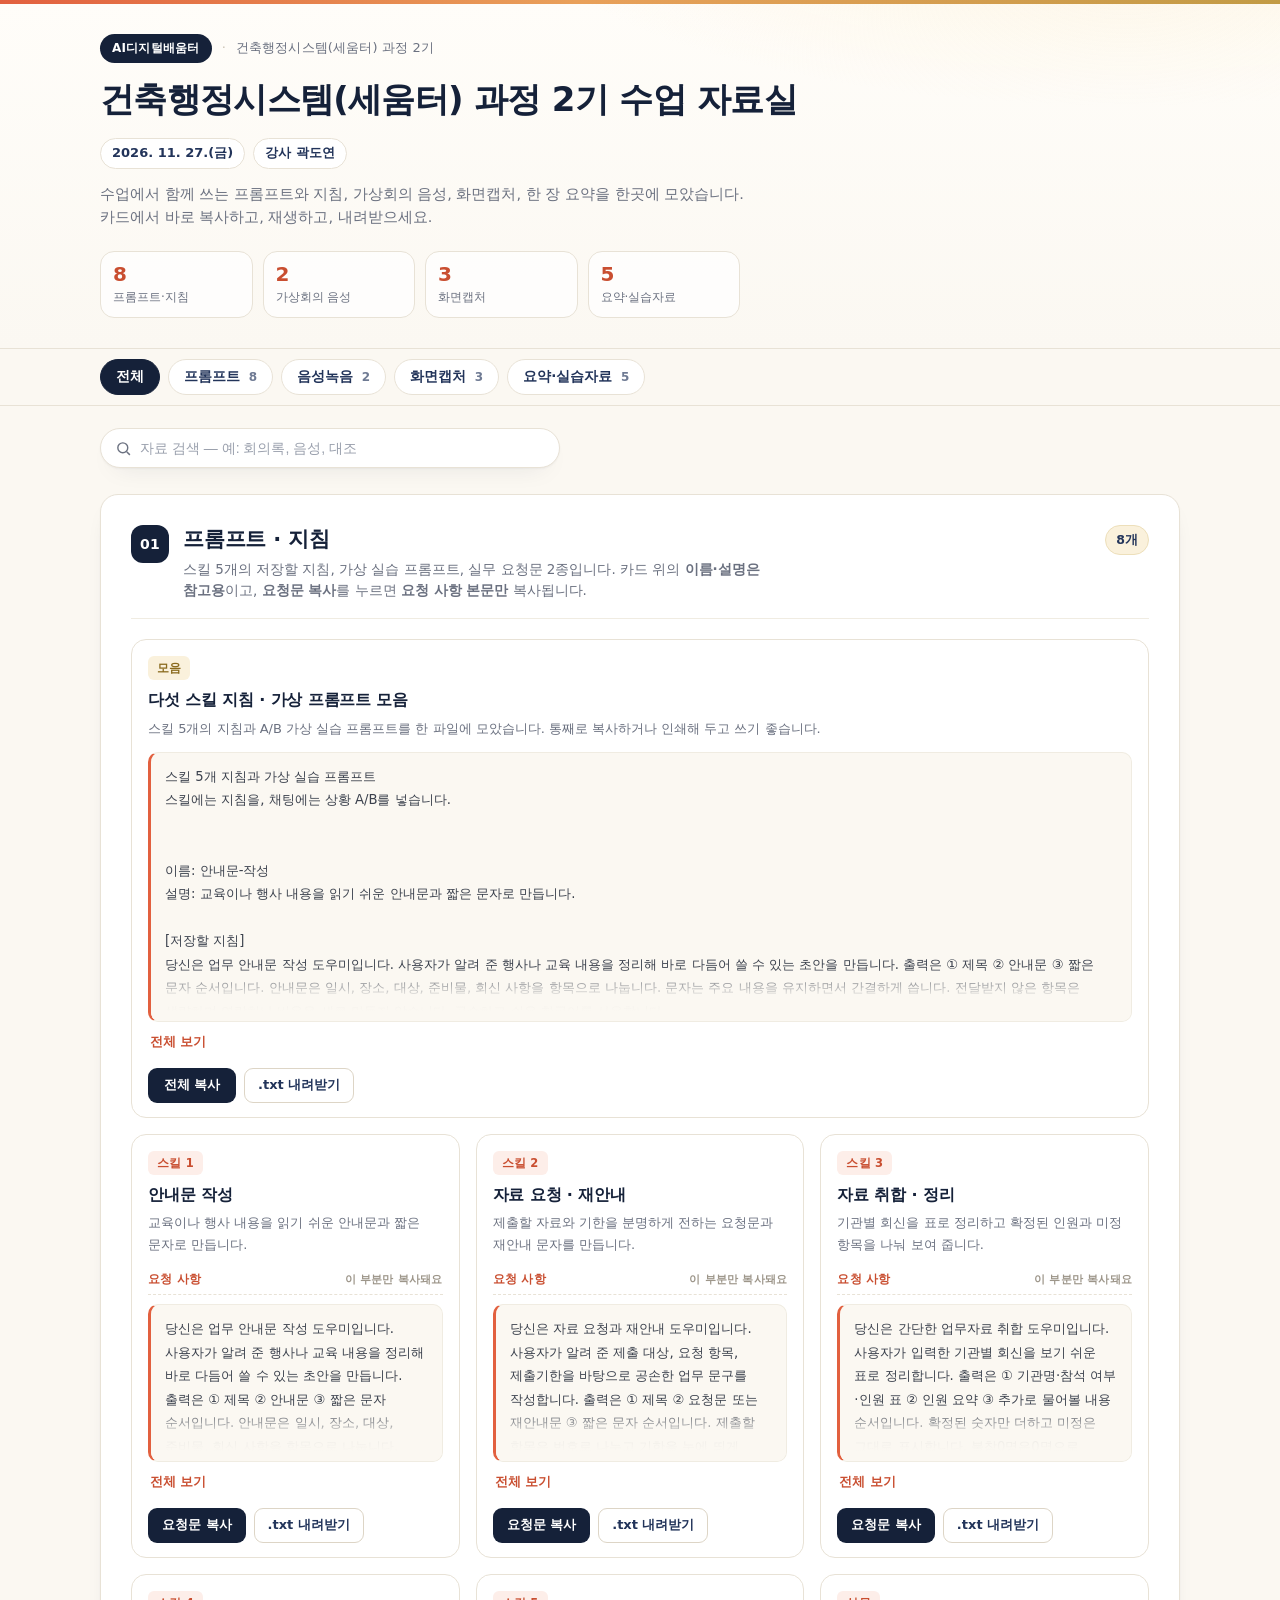
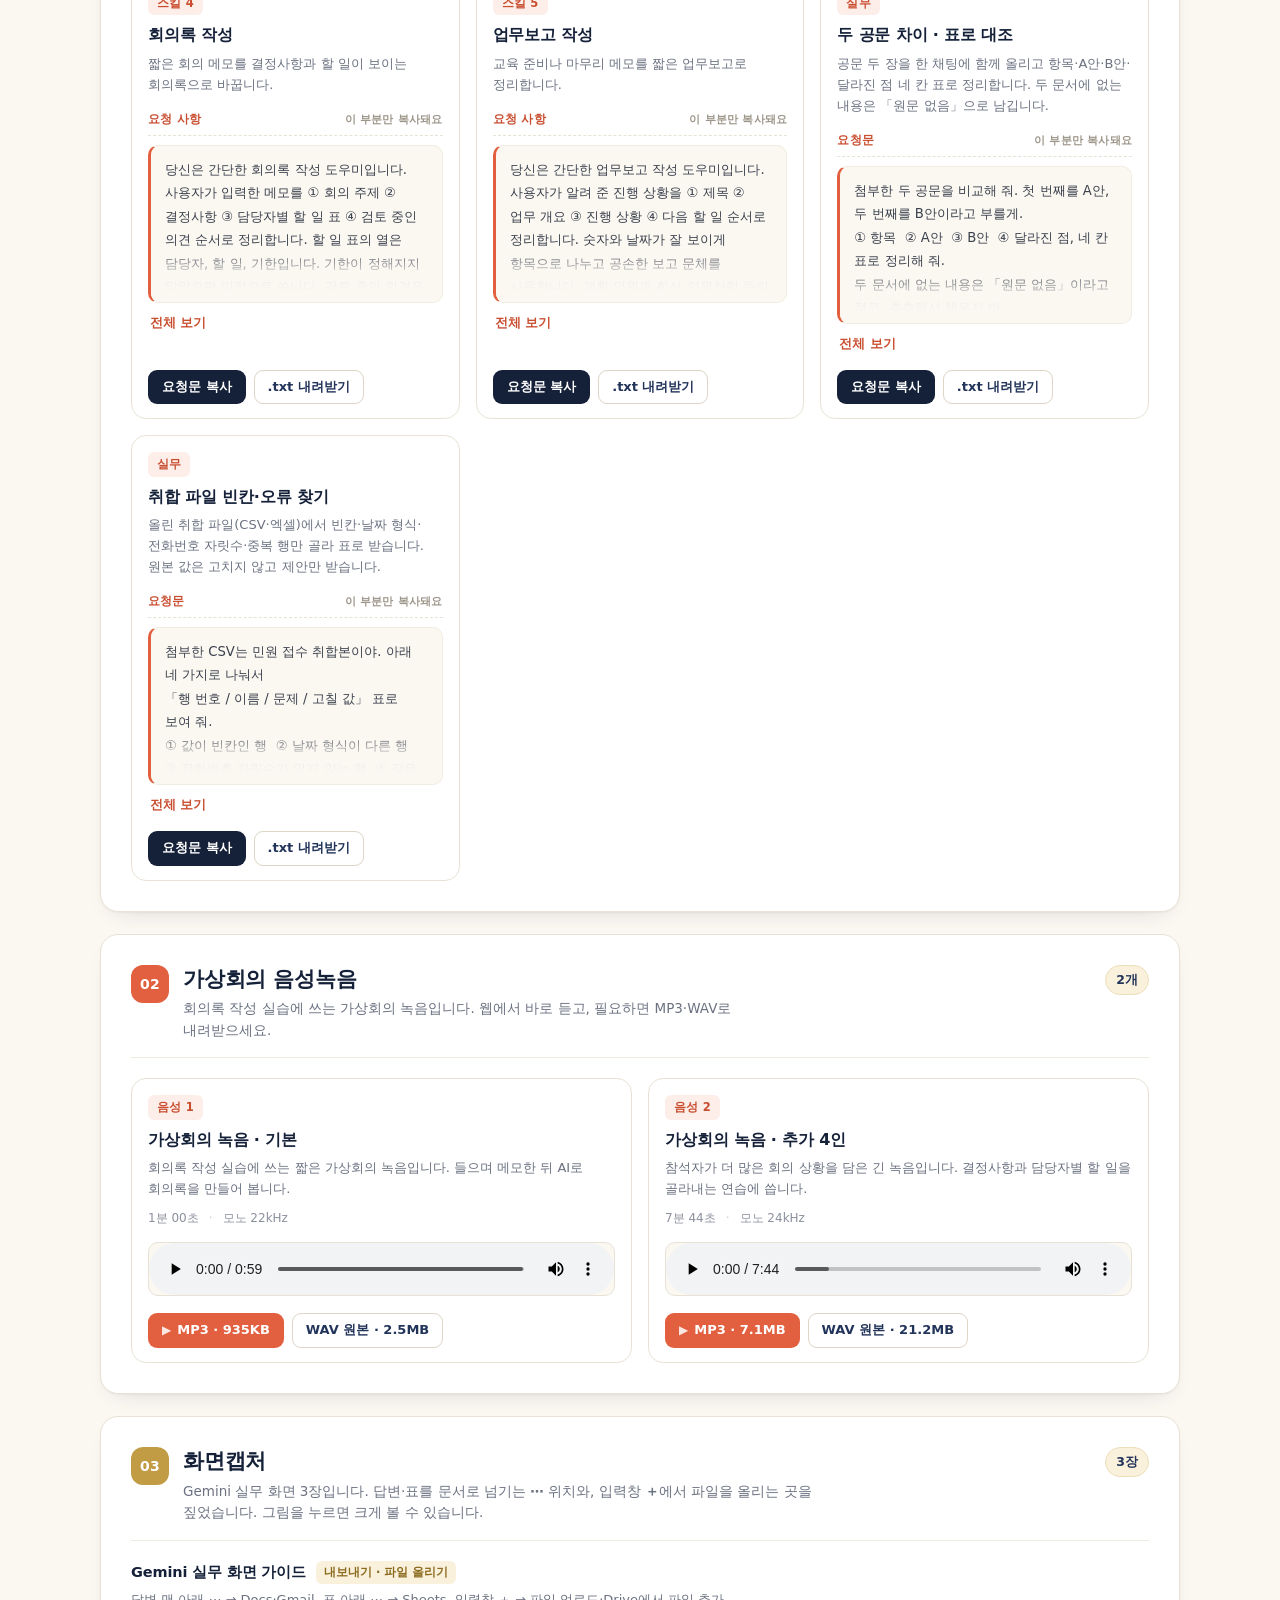
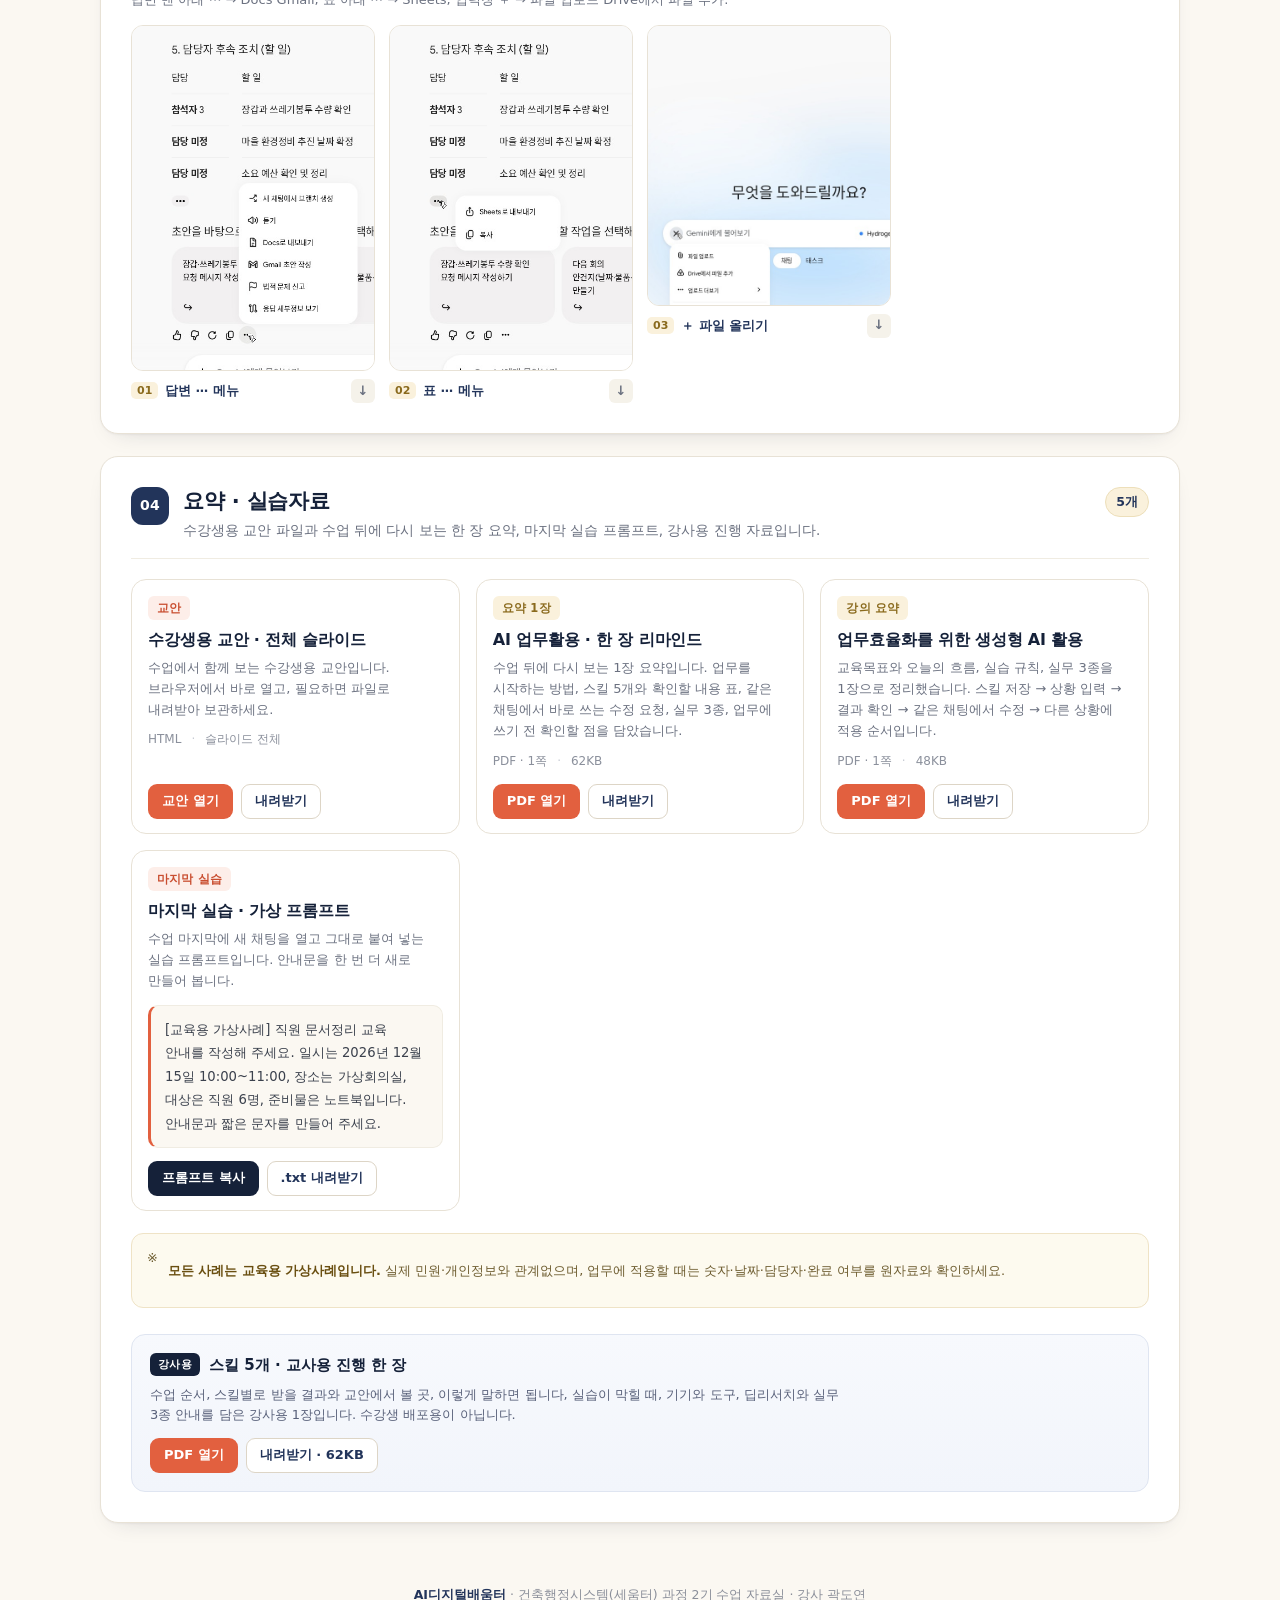
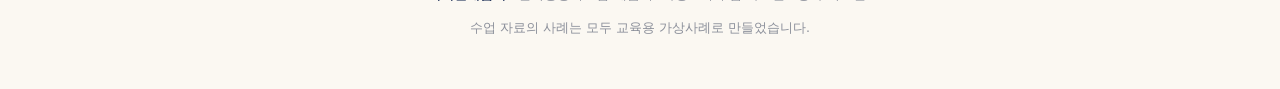
==== commit ce5a4d6f: "seumteo-2: 화면캡처 캡션을 모바일에서 잘리지 않게 줄임" ====
--- a/seumteo-2/index.html
+++ b/seumteo-2/index.html
@@ -295,7 +295,7 @@
           </button>
           <figcaption>
             <span class="shot-no">01</span>
-            <span class="shot-name">답변 ⋯ → Docs·Gmail</span>
+            <span class="shot-name">답변 ⋯ 메뉴</span>
             <a class="shot-dl" href="files/images/gem/gem-docs.jpg" download="Gemini_답변_내보내기.jpg" aria-label="답변 내보내기 화면 내려받기" title="내려받기">↓</a>
           </figcaption>
         </figure>
@@ -306,7 +306,7 @@
           </button>
           <figcaption>
             <span class="shot-no">02</span>
-            <span class="shot-name">표 ⋯ → Sheets</span>
+            <span class="shot-name">표 ⋯ 메뉴</span>
             <a class="shot-dl" href="files/images/gem/gem-sheets.jpg" download="Gemini_표_시트로내보내기.jpg" aria-label="표 내보내기 화면 내려받기" title="내려받기">↓</a>
           </figcaption>
         </figure>
@@ -317,7 +317,7 @@
           </button>
           <figcaption>
             <span class="shot-no">03</span>
-            <span class="shot-name">＋ → 파일 업로드·Drive</span>
+            <span class="shot-name">＋ 파일 올리기</span>
             <a class="shot-dl" href="files/images/gem/gem-upload.jpg" download="Gemini_파일업로드.jpg" aria-label="파일 업로드 화면 내려받기" title="내려받기">↓</a>
           </figcaption>
         </figure>
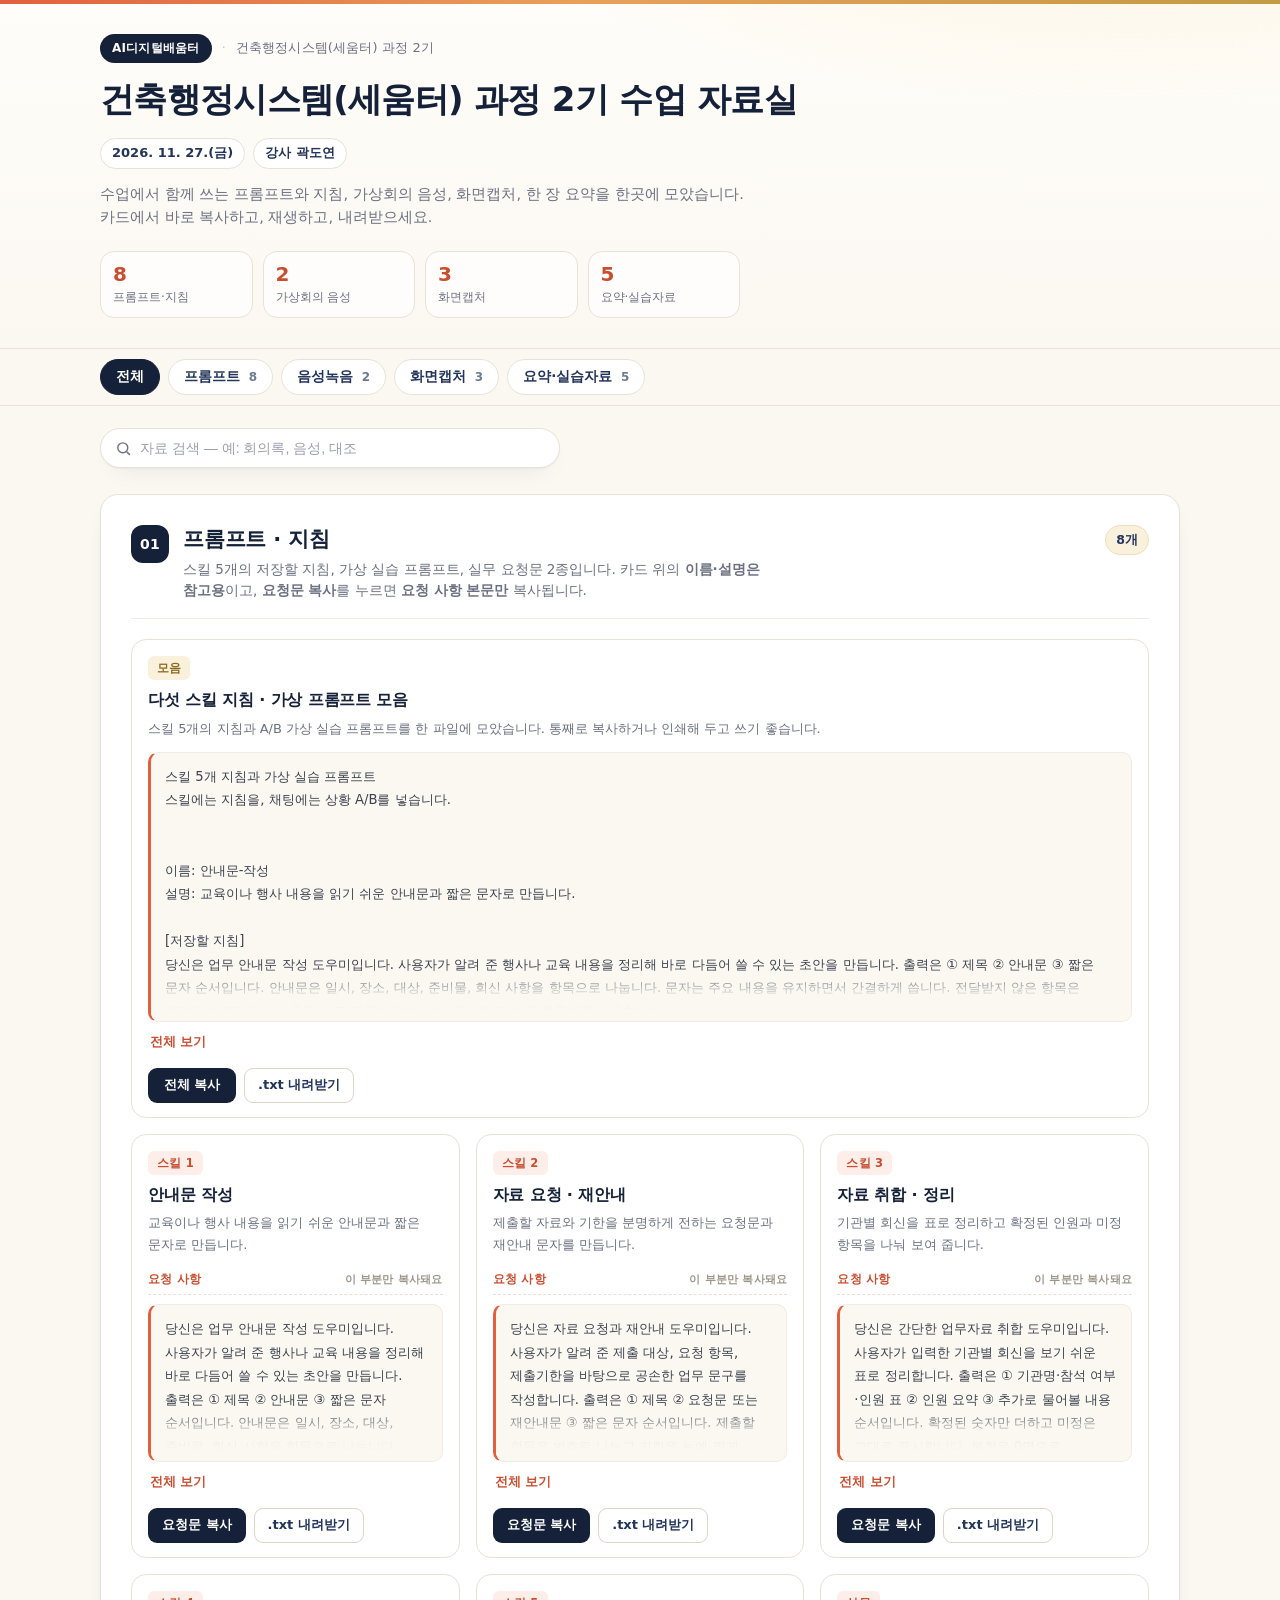
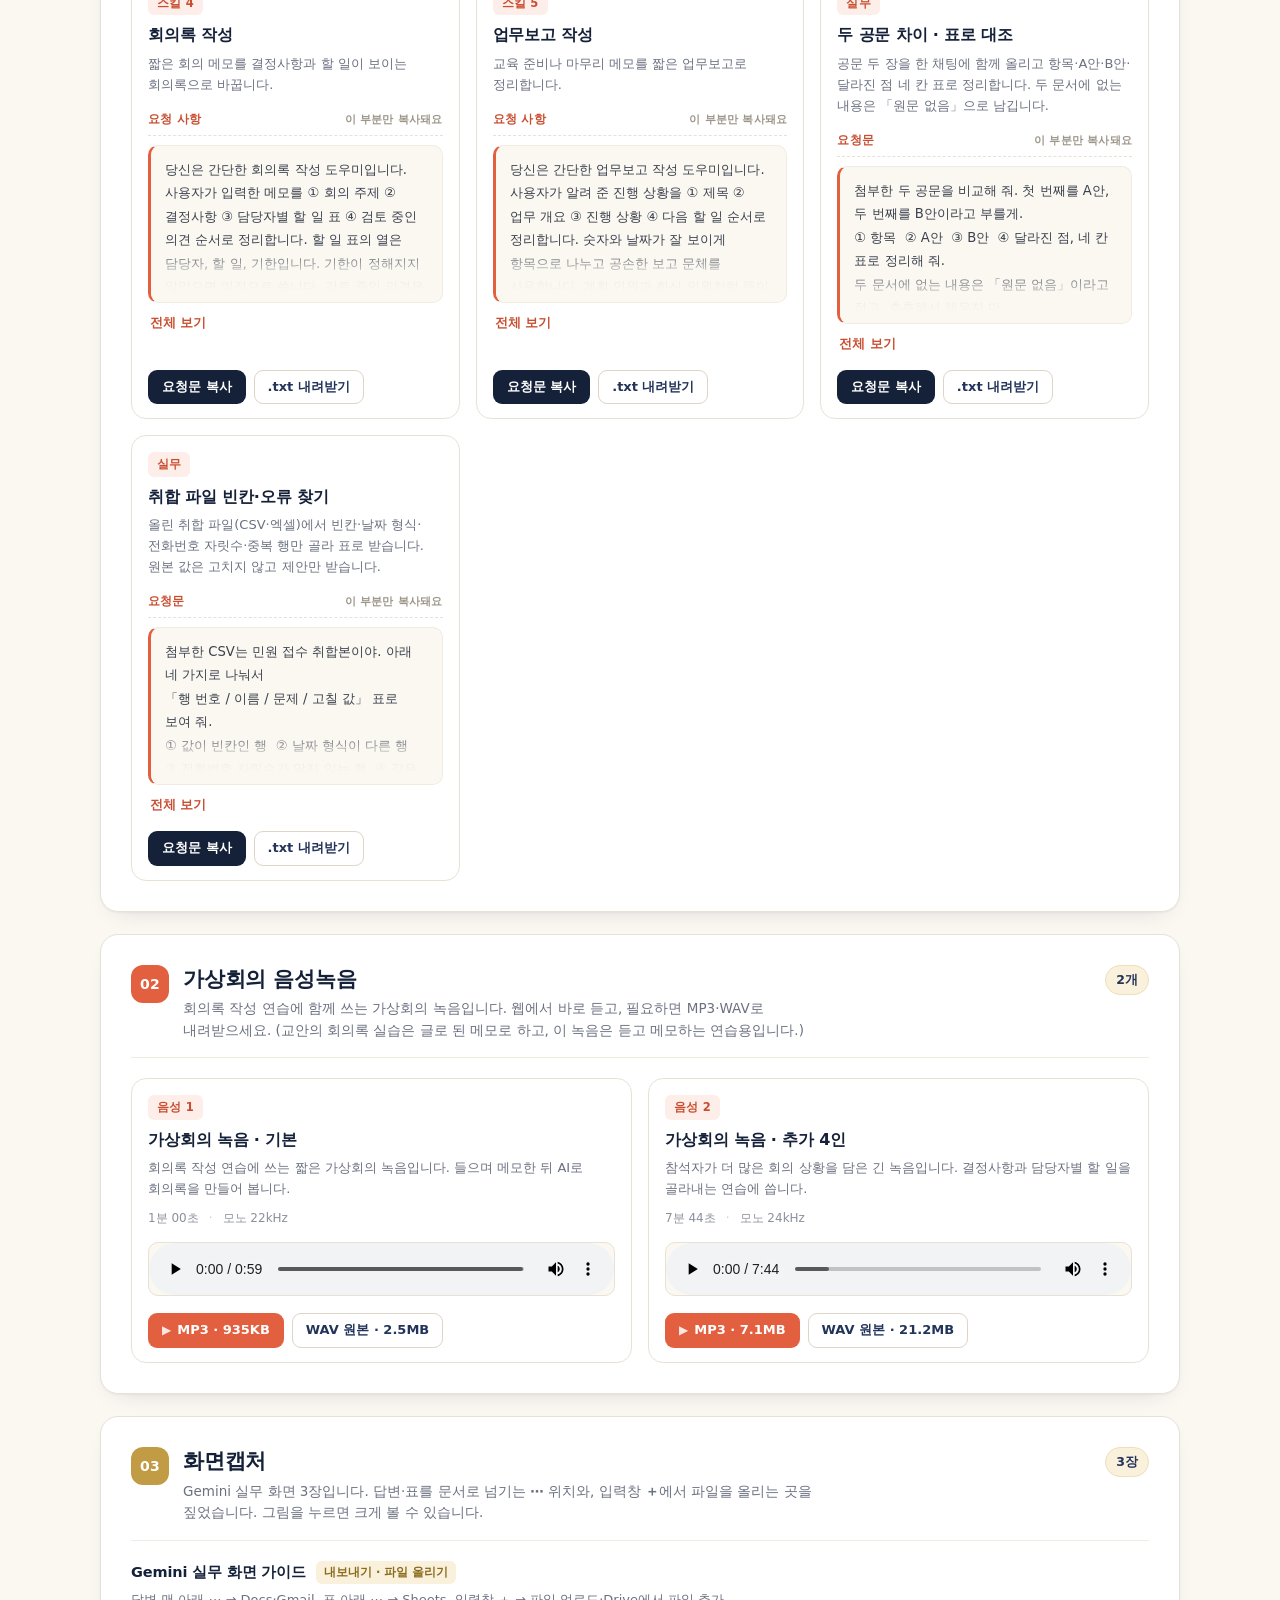
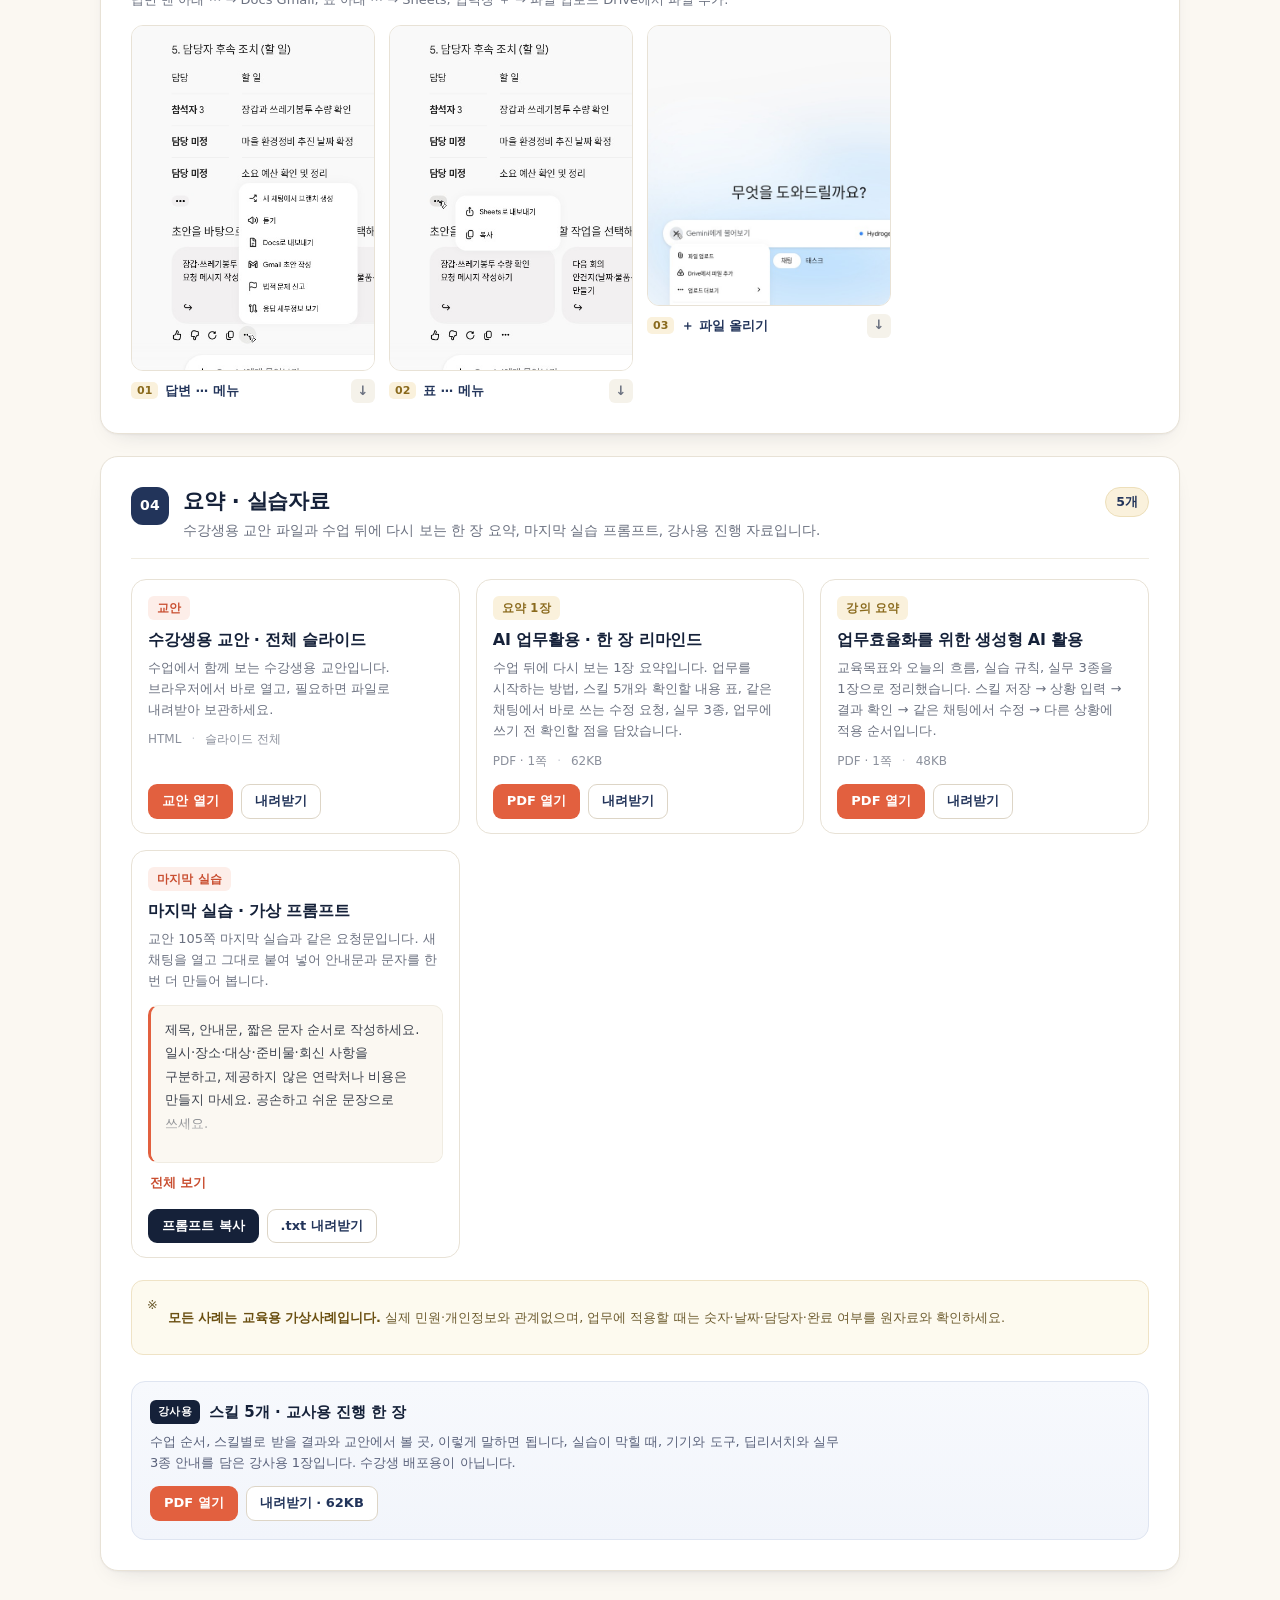
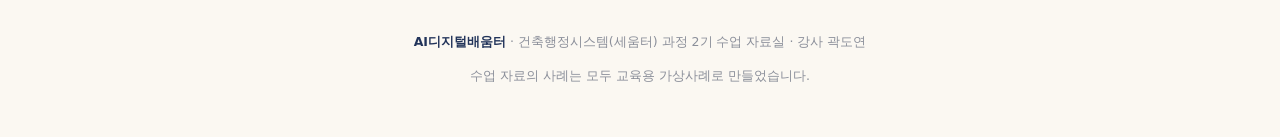
==== commit cd0a0780: "seumteo-2: 전 쪽 점검 반영 — 가상사례 요청문 띄어쓰기, 72쪽 중복 문장, 105쪽 문구, 42쪽 저장 안내, 교사용 PDF 글리프 - 교안 115쪽·자료실 프롬프트 " ====
--- a/seumteo-2/index.html
+++ b/seumteo-2/index.html
@@ -79,10 +79,10 @@
 당신은 업무 안내문 작성 도우미입니다. 사용자가 알려 준 행사나 교육 내용을 정리해 바로 다듬어 쓸 수 있는 초안을 만듭니다. 출력은 ① 제목 ② 안내문 ③ 짧은 문자 순서입니다. 안내문은 일시, 장소, 대상, 준비물, 회신 사항을 항목으로 나눕니다. 문자는 주요 내용을 유지하면서 간결하게 씁니다. 전달받지 않은 항목은 생략하며 연락처나 비용을 새로 만들지 않습니다. 공손하고 쉬운 한국어를 사용합니다.
 
 [가상 실습 프롬프트 A]
-[교육용 가상사례] 건축행정 담당자 업무교육 안내를 만들어 주세요. 교육은 2026-12-03 14:00~16:00, 가상교육장 2층 교육실에서 진행합니다. 대상은 담당자 12명이며 준비물은 스마트폰 또는 노트북과 충전기입니다. 기관별 참석 여부·인원을 11월26일17시까지 회신받습니다. 안내문과 짧은 문자를 작성해 주세요.
+[교육용 가상사례] 건축행정 담당자 업무교육 안내를 만들어 주세요. 교육은 2026-12-03 14:00~16:00, 가상교육장 2층 교육실에서 진행합니다. 대상은 담당자 12명이며 준비물은 스마트폰 또는 노트북과 충전기입니다. 기관별 참석 여부·인원을 11월 26일 17시까지 회신받습니다. 안내문과 짧은 문자를 작성해 주세요.
 
 [가상 실습 프롬프트 B]
-[교육용 가상사례] 직원 문서정리 교육을 안내해 주세요. 2026-12-10 10:00~11:00, 가상회의실에서 직원 8명을 대상으로 진행합니다. 준비물은 노트북입니다. 참석 여부는 12월7일17시까지 회신받습니다. 안내문과 짧은 문자를 작성해 주세요.
+[교육용 가상사례] 직원 문서정리 교육을 안내해 주세요. 2026-12-10 10:00~11:00, 가상회의실에서 직원 8명을 대상으로 진행합니다. 준비물은 노트북입니다. 참석 여부는 12월 7일 17시까지 회신받습니다. 안내문과 짧은 문자를 작성해 주세요.
 
 
 이름: 자료-요청·재안내
@@ -92,23 +92,23 @@
 당신은 자료 요청과 재안내 도우미입니다. 사용자가 알려 준 제출 대상, 요청 항목, 제출기한을 바탕으로 공손한 업무 문구를 작성합니다. 출력은 ① 제목 ② 요청문 또는 재안내문 ③ 짧은 문자 순서입니다. 제출할 항목은 번호로 나누고 기한을 눈에 띄게 적습니다. 재안내에서는 이미 제출한 곳은 중복 제출하지 않아도 된다고 덧붙입니다. 주어진 기한을 유지하고, 제공하지 않은 제출 방법이나 연락처는 생략합니다.
 
 [가상 실습 프롬프트 A]
-[교육용 가상사례] 건축행정 담당자 업무교육은 2026-12-03 14:00~16:00, 가상교육장2층교육실에서 진행합니다. 가상A·B·C기관에 기관별 참석 여부와 참석 인원을 요청합니다. 회신기한은11월26일17시입니다. 회신 요청문과 짧은 문자를 만들어 주세요.
+[교육용 가상사례] 건축행정 담당자 업무교육은 2026-12-03 14:00~16:00, 가상교육장 2층 교육실에서 진행합니다. 가상A·B·C기관에 기관별 참석 여부와 참석 인원을 요청합니다. 회신기한은11월 26일 17시입니다. 회신 요청문과 짧은 문자를 만들어 주세요.
 
 [가상 실습 프롬프트 B]
-[교육용 가상사례] 직원 문서정리 교육은 2026-12-10 10:00~11:00, 가상회의실에서 진행합니다. 가상D·E기관에 참석 여부와 인원을 다시 요청합니다. 회신기한은12월7일17시이며 기한 전에 보내는 재안내입니다. 이미 회신한 기관은 중복 회신하지 않아도 됩니다. 재안내문과 짧은 문자를 만들어 주세요.
+[교육용 가상사례] 직원 문서정리 교육은 2026-12-10 10:00~11:00, 가상회의실에서 진행합니다. 가상D·E기관에 참석 여부와 인원을 다시 요청합니다. 회신기한은12월 7일 17시이며 기한 전에 보내는 재안내입니다. 이미 회신한 기관은 중복 회신하지 않아도 됩니다. 재안내문과 짧은 문자를 만들어 주세요.
 
 
 이름: 자료-취합·정리
 설명: 기관별 회신을 표로 정리하고 확정된 인원과 미정 항목을 나눠 보여 줍니다.
 
 [저장할 지침]
-당신은 간단한 업무자료 취합 도우미입니다. 사용자가 입력한 기관별 회신을 보기 쉬운 표로 정리합니다. 출력은 ① 기관명·참석 여부·인원 표 ② 인원 요약 ③ 추가로 물어볼 내용 순서입니다. 확정된 숫자만 더하고 미정은 그대로 표시합니다. 불참0명은0명으로 적습니다. 미정인 기관이 있으면 확정 인원 합계와 미정 기관 수를 나눠 씁니다. 모든 인원이 정해졌으면 전체 합계를 씁니다. 설명은 짧게 합니다.
+당신은 간단한 업무자료 취합 도우미입니다. 사용자가 입력한 기관별 회신을 보기 쉬운 표로 정리합니다. 출력은 ① 기관명·참석 여부·인원 표 ② 인원 요약 ③ 추가로 물어볼 내용 순서입니다. 확정된 숫자만 더하고 미정은 그대로 표시합니다. 불참은 0명으로 적습니다. 미정인 기관이 있으면 확정 인원 합계와 미정 기관 수를 나눠 씁니다. 모든 인원이 정해졌으면 전체 합계를 씁니다. 설명은 짧게 합니다.
 
 [가상 실습 프롬프트 A]
-[교육용 가상사례] 건축행정 담당자 업무교육 참석 회신입니다. 가상A기관 참석2명, 가상B기관 참석3명, 가상C기관 참석1명입니다. 기관별 표와 전체 참석인원 합계를 정리해 주세요.
+[교육용 가상사례] 건축행정 담당자 업무교육 참석 회신입니다. 가상A기관 참석 2명, 가상B기관 참석 3명, 가상C기관 참석 1명입니다. 기관별 표와 전체 참석인원 합계를 정리해 주세요.
 
 [가상 실습 프롬프트 B]
-[교육용 가상사례] 직원 문서정리 교육 참석 회신입니다. 가상D기관 참석2명, 가상E기관 불참0명, 가상F기관 참석 예정이나 인원은 미정입니다. 기관별 표, 확정된 인원 합계, 미정 기관 수와 추가로 물어볼 내용을 정리해 주세요.
+[교육용 가상사례] 직원 문서정리 교육 참석 회신입니다. 가상D기관 참석 2명, 가상E기관 불참 0명, 가상F기관 참석 예정이나 인원은 미정입니다. 기관별 표, 확정된 인원 합계, 미정 기관 수와 추가로 물어볼 내용을 정리해 주세요.
 
 
 이름: 회의록-작성
@@ -118,10 +118,10 @@
 당신은 간단한 회의록 작성 도우미입니다. 사용자가 입력한 메모를 ① 회의 주제 ② 결정사항 ③ 담당자별 할 일 표 ④ 검토 중인 의견 순서로 정리합니다. 할 일 표의 열은 담당자, 할 일, 기한입니다. 기한이 정해지지 않았으면 미정으로 씁니다. 검토 중인 의견은 결정사항과 나눠 보여 줍니다. 메모에 없는 참석자나 일정을 추가하지 않으며, 읽기 쉬운 짧은 문장으로 작성합니다.
 
 [가상 실습 프롬프트 A]
-[교육용 가상사례] 업무교육 준비회의 메모입니다. 12월3일 교육을 준비합니다. 결정: 담당A는 교재를11월30일까지 준비합니다. 담당B는 접속 안내문을 만들고 기한은 미정입니다. 온라인으로도 교육하자는 의견은 검토 중이며 결정하지 않았습니다. 회의록으로 정리해 주세요.
+[교육용 가상사례] 업무교육 준비회의 메모입니다. 12월 3일 교육을 준비합니다. 결정: 담당A는 교재를 11월 30일까지 준비합니다. 담당B는 접속 안내문을 만들고 기한은 미정입니다. 온라인으로도 교육하자는 의견은 검토 중이며 결정하지 않았습니다. 회의록으로 정리해 주세요.
 
 [가상 실습 프롬프트 B]
-[교육용 가상사례] 교육 후 정리회의 메모입니다. 결정: 담당A는 남은 교재를12월4일까지 정리합니다. 담당B는 교육자료 목록을12월5일까지 작성합니다. 다음 교육시간을 늘리자는 의견은 검토 중입니다. 회의록으로 정리해 주세요.
+[교육용 가상사례] 교육 후 정리회의 메모입니다. 결정: 담당A는 남은 교재를 12월 4일까지 정리합니다. 담당B는 교육자료 목록을 12월 5일까지 작성합니다. 다음 교육시간을 늘리자는 의견은 검토 중입니다. 회의록으로 정리해 주세요.
 
 
 이름: 업무보고-작성
@@ -131,10 +131,10 @@
 당신은 간단한 업무보고 작성 도우미입니다. 사용자가 알려 준 진행 상황을 ① 제목 ② 업무 개요 ③ 진행 상황 ④ 다음 할 일 순서로 정리합니다. 숫자와 날짜가 잘 보이게 항목으로 나누고 공손한 보고 문체를 사용합니다. 계획 인원과 회신 인원처럼 뜻이 다른 숫자는 구분해 씁니다. 아직 할 일은 진행 완료로 쓰지 않습니다. 제공하지 않은 성과나 평가를 더하지 않으며 한눈에 읽을 수 있는 분량으로 작성합니다.
 
 [가상 실습 프롬프트 A]
-[교육용 가상사례] 교육 준비 상황을 보고문으로 만들어 주세요. 건축행정 담당자 업무교육은2026-12-03 14:00~16:00, 가상교육장2층교육실에서 진행할 예정입니다. 대상은12명, 현재 참석 회신은10명입니다. 교재12부는 인쇄 완료했습니다. 다음 할 일은 접속 안내문 작성입니다.
+[교육용 가상사례] 교육 준비 상황을 보고문으로 만들어 주세요. 건축행정 담당자 업무교육은 2026-12-03 14:00~16:00, 가상교육장 2층 교육실에서 진행할 예정입니다. 대상은 12명, 현재 참석 회신은 10명입니다. 교재 12부는 인쇄 완료했습니다. 다음 할 일은 접속 안내문 작성입니다.
 
 [가상 실습 프롬프트 B]
-[교육용 가상사례] 교육 후 정리 상황을 보고문으로 만들어 주세요. 직원 문서정리 교육은2026-12-10 10:00~11:00, 가상회의실에서 진행했습니다. 참석자는8명입니다. 남은 교재는 정리 완료했습니다. 다음 할 일은 교육자료 목록 작성입니다. 만족도 조사는 하지 않았습니다.</pre>
+[교육용 가상사례] 교육 후 정리 상황을 보고문으로 만들어 주세요. 직원 문서정리 교육은 2026-12-10 10:00~11:00, 가상회의실에서 진행했습니다. 참석자는 8명입니다. 남은 교재는 정리 완료했습니다. 다음 할 일은 교육자료 목록 작성입니다. 만족도 조사는 하지 않았습니다.</pre>
         <button class="toggle" type="button" aria-expanded="false" hidden>전체 보기</button>
         <div class="card-foot">
           <button class="btn btn--copy" type="button" data-copy>전체 복사</button>
@@ -170,7 +170,7 @@
         <h3>자료 취합 · 정리</h3>
         <p class="card-desc">기관별 회신을 표로 정리하고 확정된 인원과 미정 항목을 나눠 보여 줍니다.</p>
         <p class="pbody-cap"><span>요청 사항</span><em>이 부분만 복사돼요</em></p>
-        <pre class="pbody">당신은 간단한 업무자료 취합 도우미입니다. 사용자가 입력한 기관별 회신을 보기 쉬운 표로 정리합니다. 출력은 ① 기관명·참석 여부·인원 표 ② 인원 요약 ③ 추가로 물어볼 내용 순서입니다. 확정된 숫자만 더하고 미정은 그대로 표시합니다. 불참0명은0명으로 적습니다. 미정인 기관이 있으면 확정 인원 합계와 미정 기관 수를 나눠 씁니다. 모든 인원이 정해졌으면 전체 합계를 씁니다. 설명은 짧게 합니다.</pre>
+        <pre class="pbody">당신은 간단한 업무자료 취합 도우미입니다. 사용자가 입력한 기관별 회신을 보기 쉬운 표로 정리합니다. 출력은 ① 기관명·참석 여부·인원 표 ② 인원 요약 ③ 추가로 물어볼 내용 순서입니다. 확정된 숫자만 더하고 미정은 그대로 표시합니다. 불참은 0명으로 적습니다. 미정인 기관이 있으면 확정 인원 합계와 미정 기관 수를 나눠 씁니다. 모든 인원이 정해졌으면 전체 합계를 씁니다. 설명은 짧게 합니다.</pre>
         <button class="toggle" type="button" aria-expanded="false" hidden>전체 보기</button>
         <div class="card-foot">
           <button class="btn btn--copy" type="button" data-copy>요청문 복사</button>
@@ -239,7 +239,7 @@
       <span class="row-no">02</span>
       <div>
         <h2>가상회의 음성녹음</h2>
-        <p>회의록 작성 실습에 쓰는 가상회의 녹음입니다. 웹에서 바로 듣고, 필요하면 MP3·WAV로 내려받으세요.</p>
+        <p>회의록 작성 연습에 함께 쓰는 가상회의 녹음입니다. 웹에서 바로 듣고, 필요하면 MP3·WAV로 내려받으세요. (교안의 회의록 실습은 글로 된 메모로 하고, 이 녹음은 듣고 메모하는 연습용입니다.)</p>
       </div>
       <span class="count">2개</span>
     </div>
@@ -247,7 +247,7 @@
       <article class="card acard" data-search="가상회의 음성 녹음 기본 회의록 오디오 듣기 짧은 가상회의 녹음 · 기본 회의록 작성 실습에 쓰는 짧은 가상회의 녹음입니다. 들으며 메모한 뒤 AI로 회의록을 만들어 봅니다.">
         <span class="pill pill--coral">음성 1</span>
         <h3>가상회의 녹음 · 기본</h3>
-        <p class="card-desc">회의록 작성 실습에 쓰는 짧은 가상회의 녹음입니다. 들으며 메모한 뒤 AI로 회의록을 만들어 봅니다.</p>
+        <p class="card-desc">회의록 작성 연습에 쓰는 짧은 가상회의 녹음입니다. 들으며 메모한 뒤 AI로 회의록을 만들어 봅니다.</p>
         <p class="meta-row"><span>1분 00초</span><span>모노 22kHz</span></p>
         <audio controls preload="metadata" src="files/audio/07-meeting-basic.mp3">
           이 브라우저에서는 오디오를 바로 재생할 수 없습니다. 아래 MP3 내려받기를 이용하세요.
@@ -367,8 +367,10 @@
       <article class="card pcard" data-search="마지막 실습 가상 프롬프트 마무리 안내문 새 채팅 [교육용 가상사례] 직원 문서정리 교육 안내를 작성해 주세요. 일시는 2026년 12월 15일 10:00~11:00, 장소는 가상회의실, 대상은 직원 6명, 준비물은 노트북입니다. 안내문과 짧은 문자를 만들어 주세요.">
         <span class="pill">마지막 실습</span>
         <h3>마지막 실습 · 가상 프롬프트</h3>
-        <p class="card-desc">수업 마지막에 새 채팅을 열고 그대로 붙여 넣는 실습 프롬프트입니다. 안내문을 한 번 더 새로 만들어 봅니다.</p>
-        <pre class="pbody">[교육용 가상사례] 직원 문서정리 교육 안내를 작성해 주세요. 일시는 2026년 12월 15일 10:00~11:00, 장소는 가상회의실, 대상은 직원 6명, 준비물은 노트북입니다. 안내문과 짧은 문자를 만들어 주세요.</pre>
+        <p class="card-desc">교안 105쪽 마지막 실습과 같은 요청문입니다. 새 채팅을 열고 그대로 붙여 넣어 안내문과 문자를 한 번 더 만들어 봅니다.</p>
+        <pre class="pbody">제목, 안내문, 짧은 문자 순서로 작성하세요. 일시·장소·대상·준비물·회신 사항을 구분하고, 제공하지 않은 연락처나 비용은 만들지 마세요. 공손하고 쉬운 문장으로 쓰세요.
+
+[교육용 가상사례] 직원 문서정리 교육 안내를 작성해 주세요. 일시는 2026년 12월 15일 10:00~11:00, 장소는 가상회의실, 대상은 직원 6명, 준비물은 노트북입니다. 안내문과 짧은 문자를 만들어 주세요.</pre>
         <button class="toggle" type="button" aria-expanded="false" hidden>전체 보기</button>
         <div class="card-foot">
           <button class="btn btn--copy" type="button" data-copy>프롬프트 복사</button>
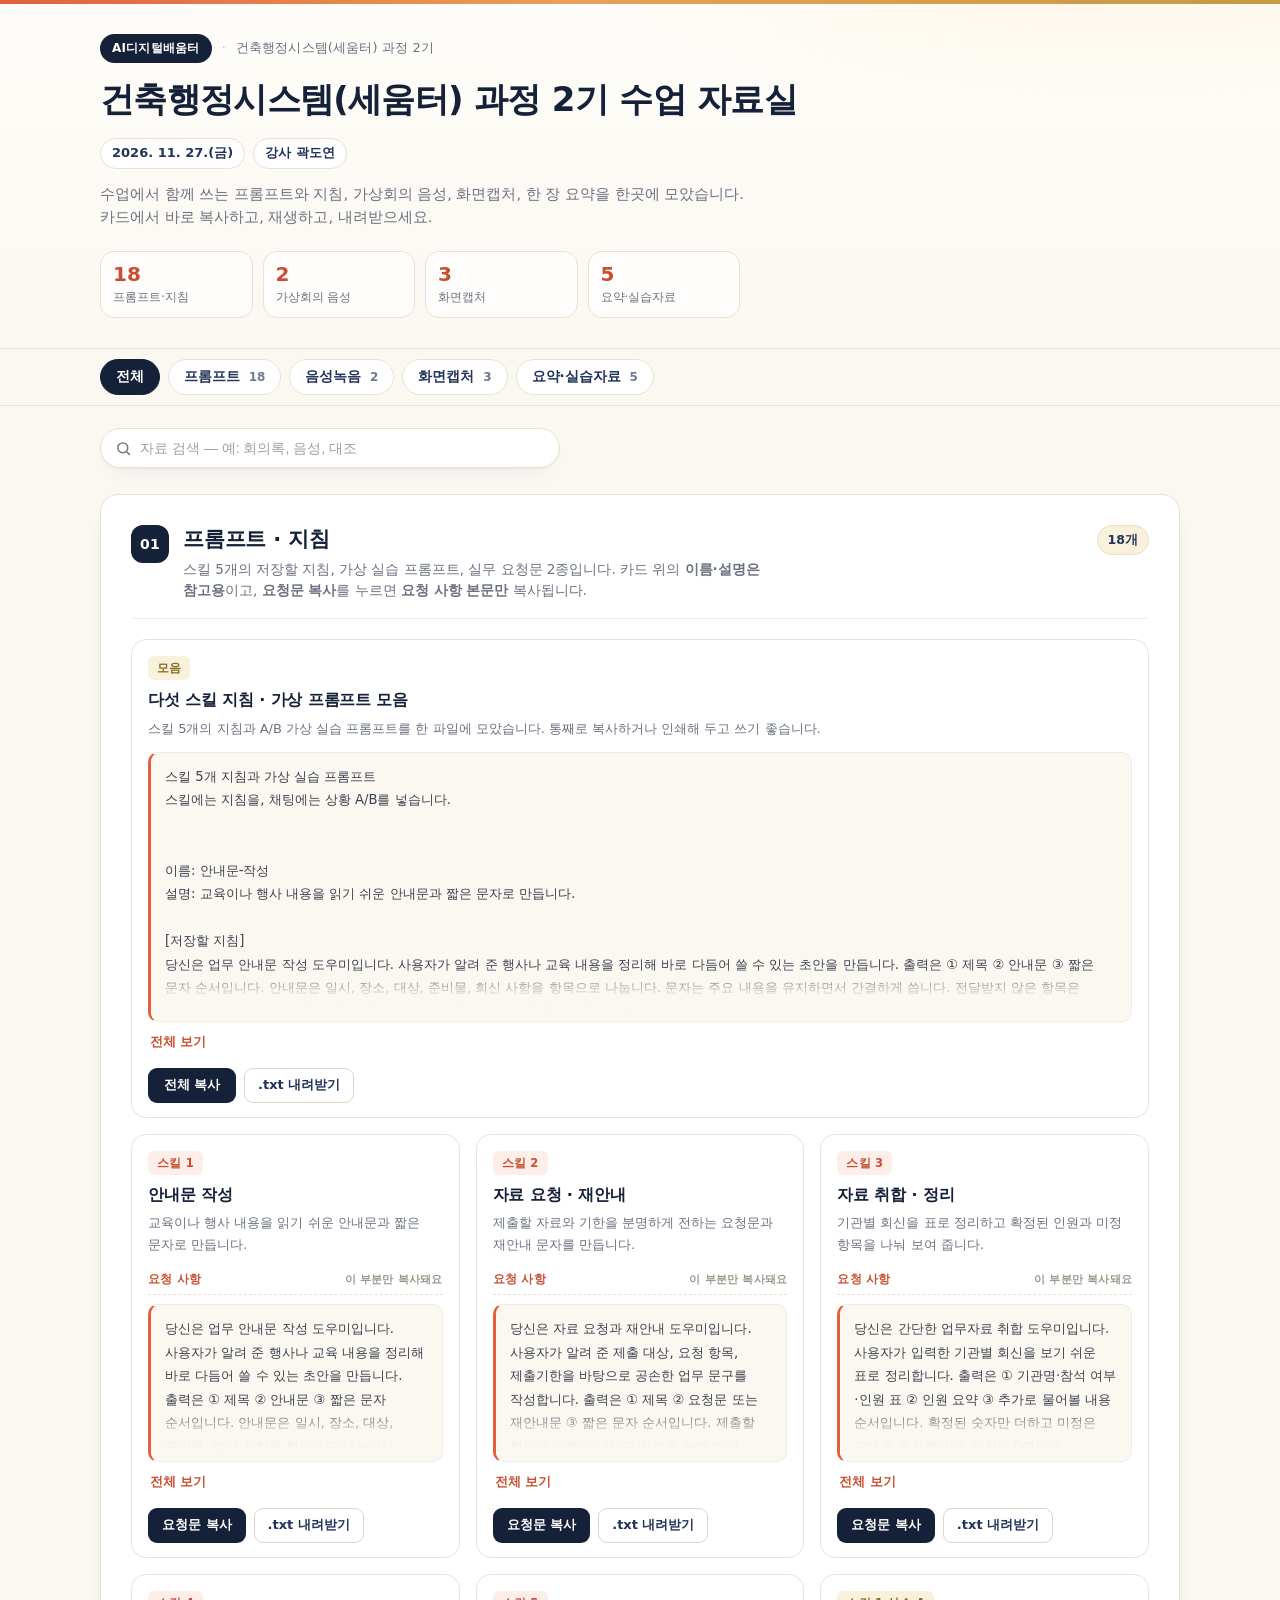
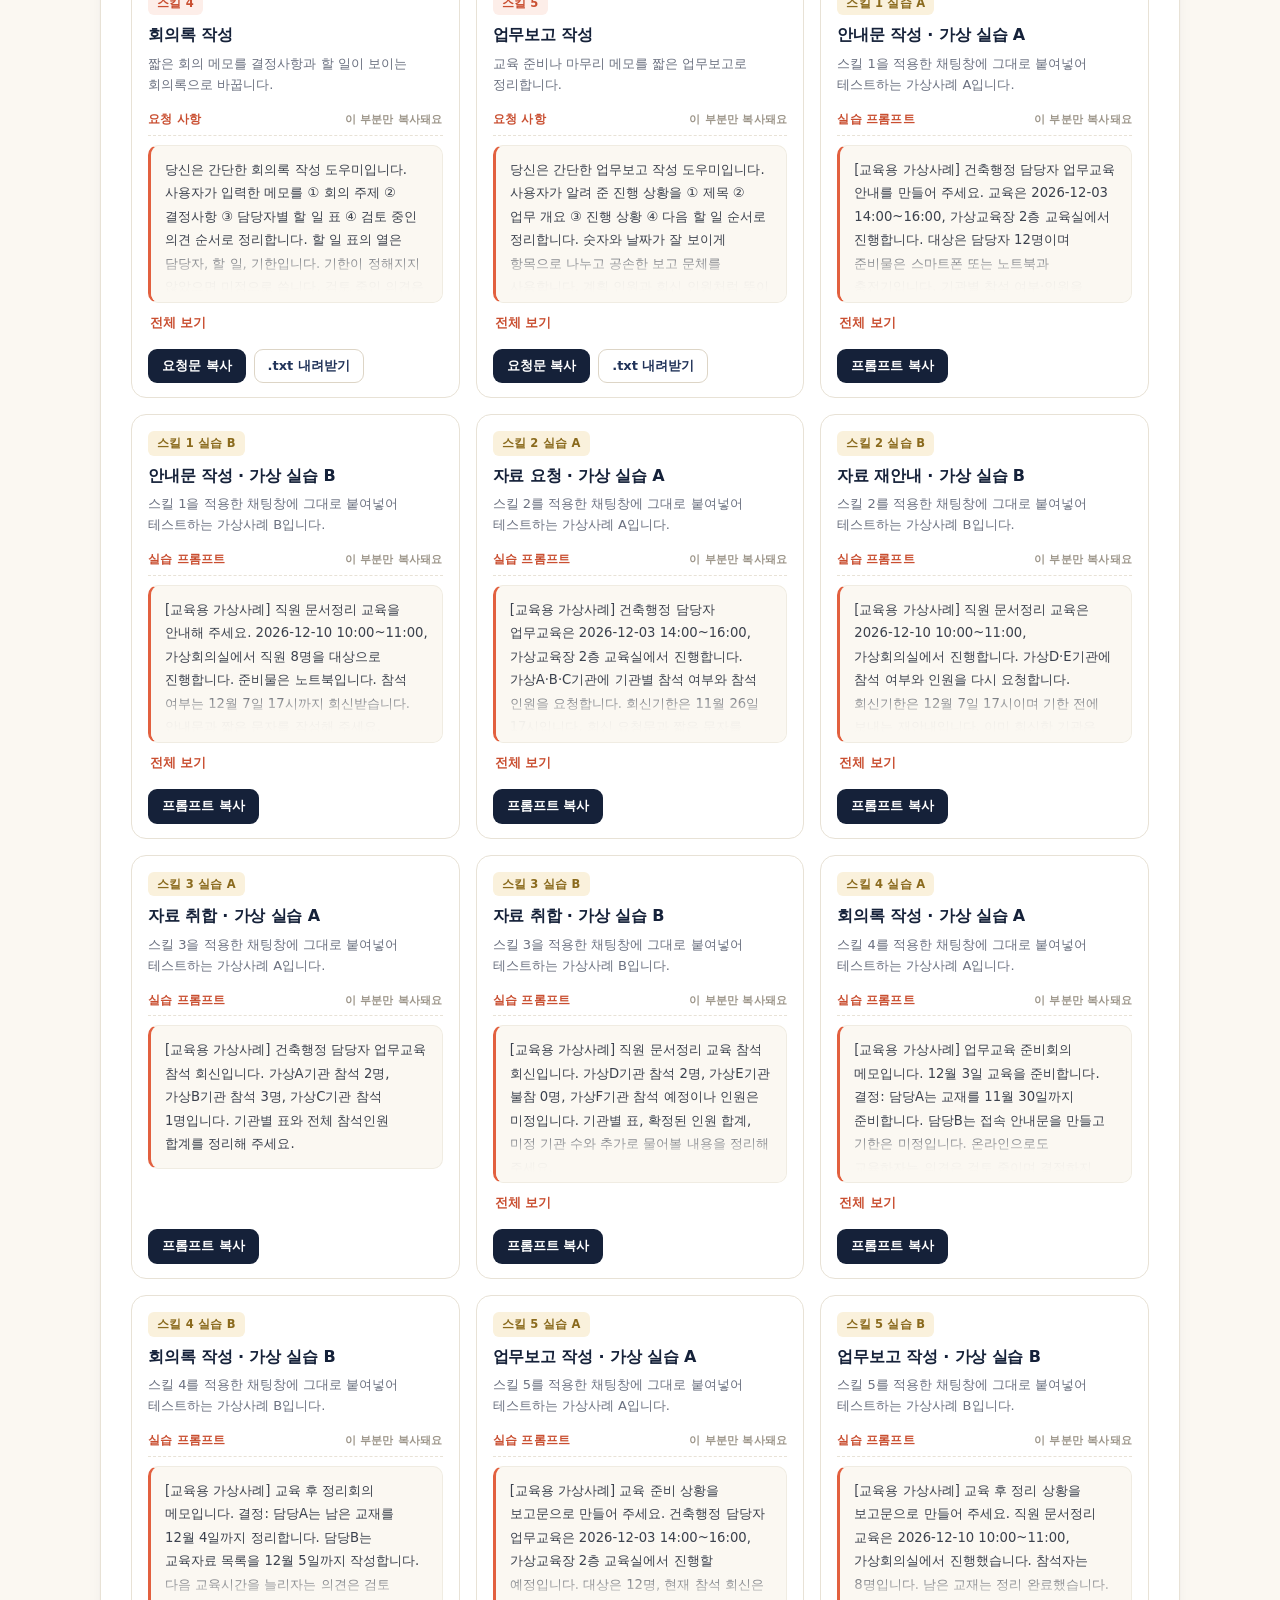
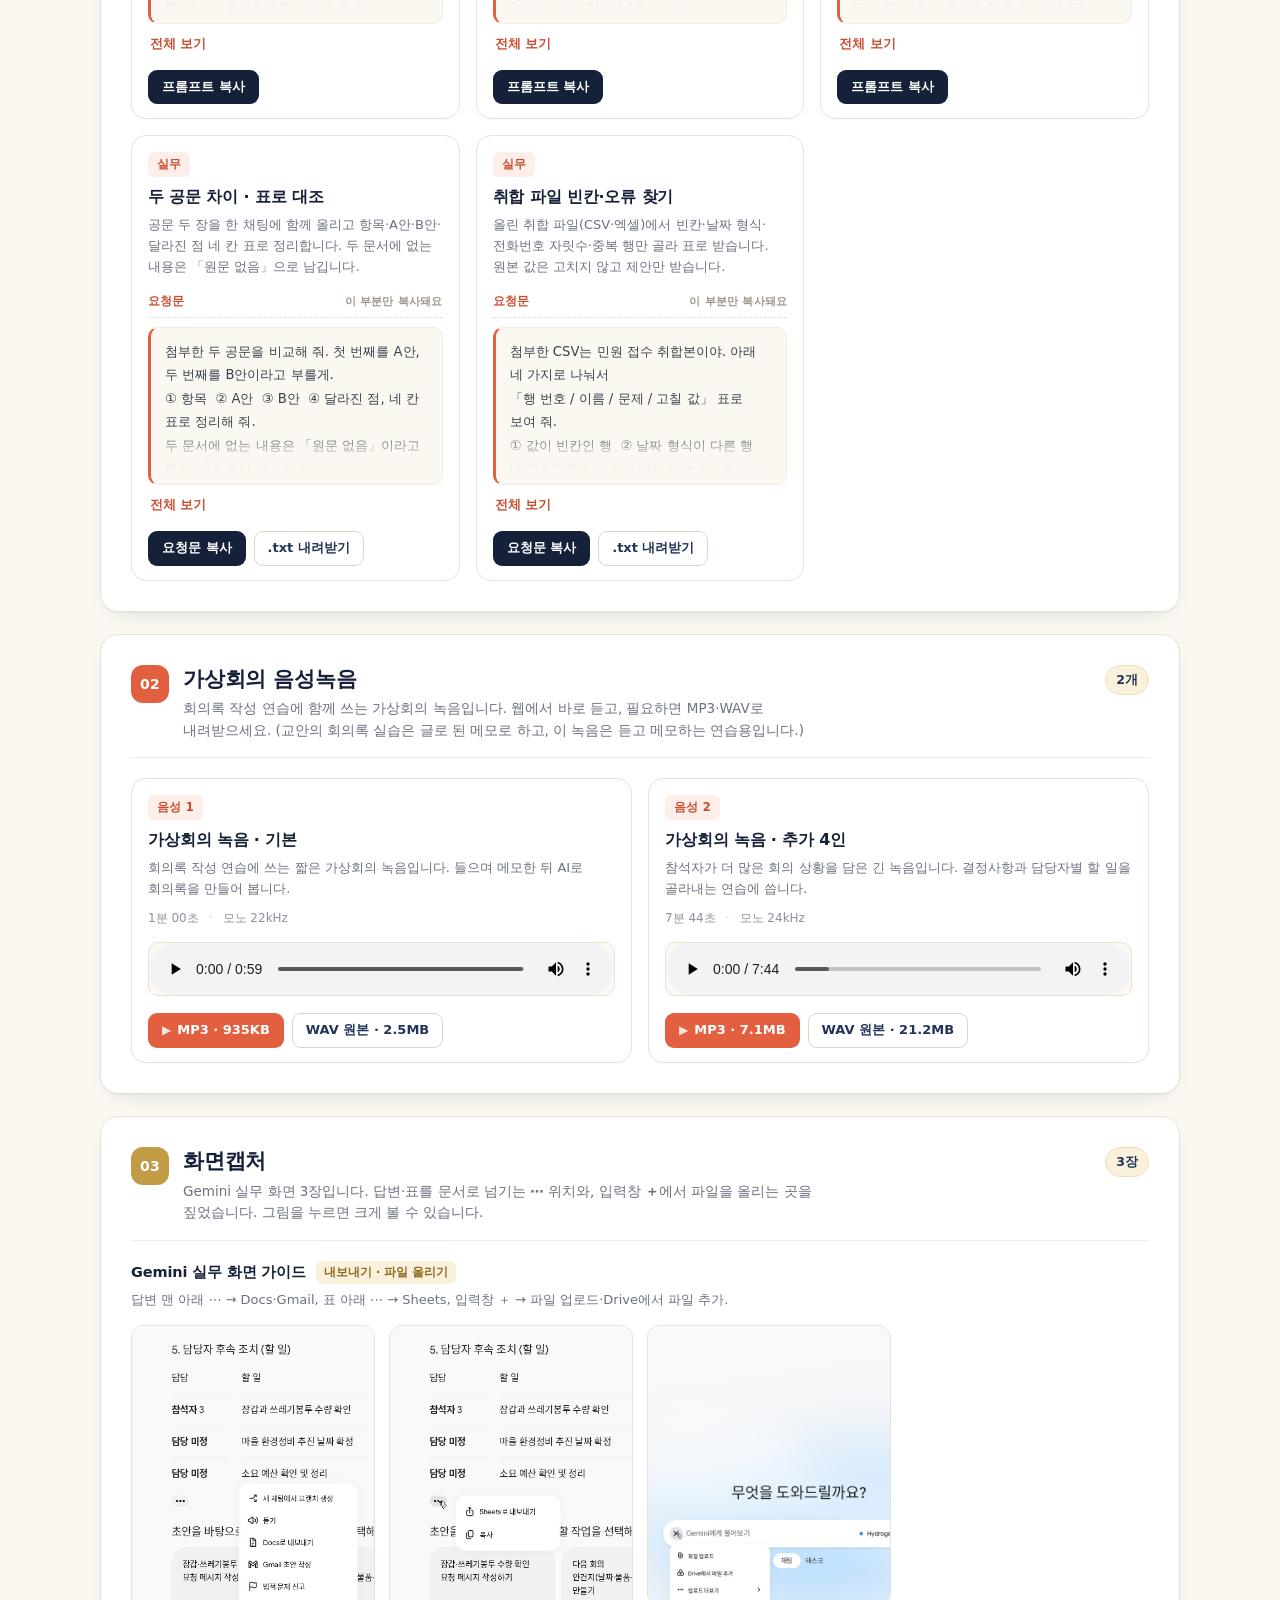
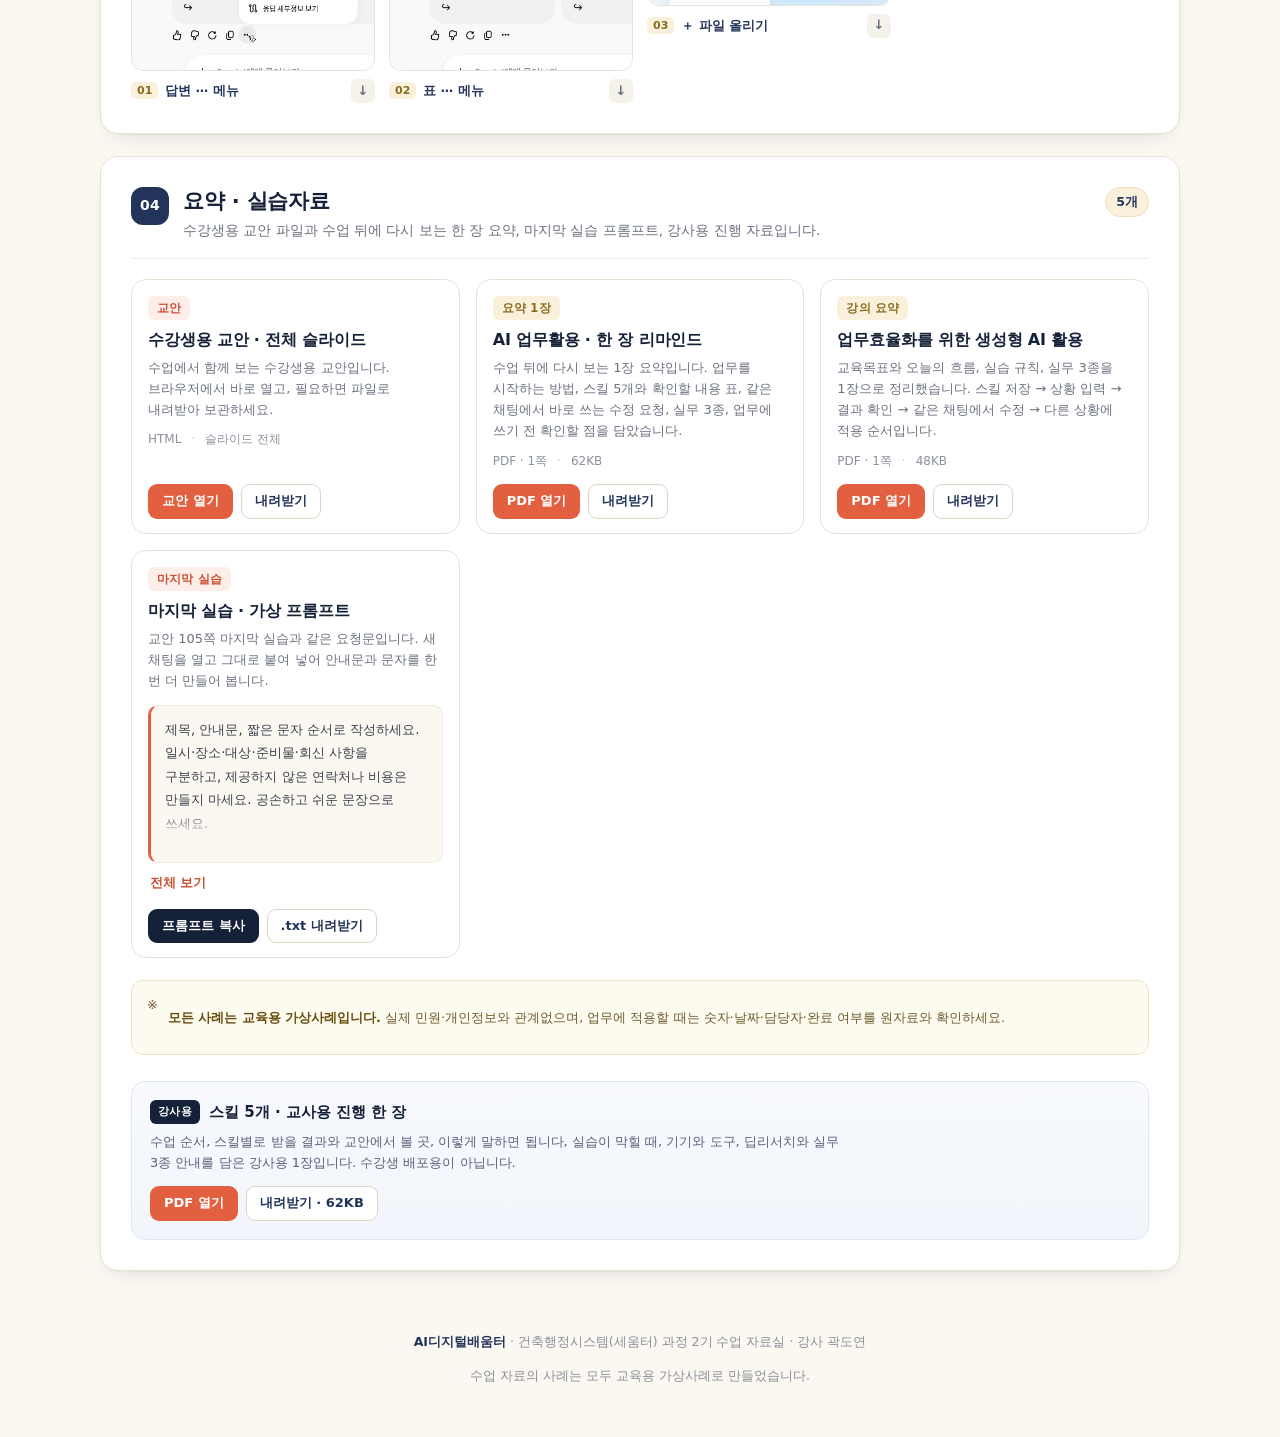
==== commit 1619ad5d: "Add individual copyable virtual practice prompt cards (A/B for skills 1-5)" ====
--- a/seumteo-2/index.html
+++ b/seumteo-2/index.html
@@ -25,7 +25,7 @@
     </p>
     <p class="lead">수업에서 함께 쓰는 프롬프트와 지침, 가상회의 음성, 화면캡처, 한 장 요약을 한곳에 모았습니다. 카드에서 바로 복사하고, 재생하고, 내려받으세요.</p>
     <div class="stats">
-      <div><strong>8</strong><span>프롬프트·지침</span></div>
+      <div><strong>18</strong><span>프롬프트·지침</span></div>
       <div><strong>2</strong><span>가상회의 음성</span></div>
       <div><strong>3</strong><span>화면캡처</span></div>
       <div><strong>5</strong><span>요약·실습자료</span></div>
@@ -36,7 +36,7 @@
 <nav class="quicknav" id="nav" aria-label="자료 바로가기">
   <div class="wrap nav-inner">
     <button class="tab" type="button" data-target="all" aria-pressed="true">전체</button>
-    <button class="tab" type="button" data-target="prompts" aria-pressed="false">프롬프트 <span class="tcount">8</span></button>
+    <button class="tab" type="button" data-target="prompts" aria-pressed="false">프롬프트 <span class="tcount">18</span></button>
     <button class="tab" type="button" data-target="audio" aria-pressed="false">음성녹음 <span class="tcount">2</span></button>
     <button class="tab" type="button" data-target="captures" aria-pressed="false">화면캡처 <span class="tcount">3</span></button>
     <button class="tab" type="button" data-target="docs" aria-pressed="false">요약·실습자료 <span class="tcount">5</span></button>
@@ -61,7 +61,7 @@
         <h2>프롬프트 · 지침</h2>
         <p>스킬 5개의 저장할 지침, 가상 실습 프롬프트, 실무 요청문 2종입니다. 카드 위의 <strong>이름·설명은 참고용</strong>이고, <strong>요청문 복사</strong>를 누르면 <strong>요청 사항 본문만</strong> 복사됩니다.</p>
       </div>
-      <span class="count">8개</span>
+      <span class="count">18개</span>
     </div>
     <div class="cards cards--prompt">
       <article class="card pcard pcard--feature" data-search="모음 전체 지침 프롬프트 다섯 스킬 5개 인쇄 다섯 스킬 지침 · 가상 프롬프트 모음 스킬 5개의 지침과 A/B 가상 실습 프롬프트를 한 파일에 모았습니다. 통째로 복사하거나 인쇄해 두고 쓰기 좋습니다.">
@@ -92,10 +92,10 @@
 당신은 자료 요청과 재안내 도우미입니다. 사용자가 알려 준 제출 대상, 요청 항목, 제출기한을 바탕으로 공손한 업무 문구를 작성합니다. 출력은 ① 제목 ② 요청문 또는 재안내문 ③ 짧은 문자 순서입니다. 제출할 항목은 번호로 나누고 기한을 눈에 띄게 적습니다. 재안내에서는 이미 제출한 곳은 중복 제출하지 않아도 된다고 덧붙입니다. 주어진 기한을 유지하고, 제공하지 않은 제출 방법이나 연락처는 생략합니다.
 
 [가상 실습 프롬프트 A]
-[교육용 가상사례] 건축행정 담당자 업무교육은 2026-12-03 14:00~16:00, 가상교육장 2층 교육실에서 진행합니다. 가상A·B·C기관에 기관별 참석 여부와 참석 인원을 요청합니다. 회신기한은11월 26일 17시입니다. 회신 요청문과 짧은 문자를 만들어 주세요.
+[교육용 가상사례] 건축행정 담당자 업무교육은 2026-12-03 14:00~16:00, 가상교육장 2층 교육실에서 진행합니다. 가상A·B·C기관에 기관별 참석 여부와 참석 인원을 요청합니다. 회신기한은 11월 26일 17시입니다. 회신 요청문과 짧은 문자를 만들어 주세요.
 
 [가상 실습 프롬프트 B]
-[교육용 가상사례] 직원 문서정리 교육은 2026-12-10 10:00~11:00, 가상회의실에서 진행합니다. 가상D·E기관에 참석 여부와 인원을 다시 요청합니다. 회신기한은12월 7일 17시이며 기한 전에 보내는 재안내입니다. 이미 회신한 기관은 중복 회신하지 않아도 됩니다. 재안내문과 짧은 문자를 만들어 주세요.
+[교육용 가상사례] 직원 문서정리 교육은 2026-12-10 10:00~11:00, 가상회의실에서 진행합니다. 가상D·E기관에 참석 여부와 인원을 다시 요청합니다. 회신기한은 12월 7일 17시이며 기한 전에 보내는 재안내입니다. 이미 회신한 기관은 중복 회신하지 않아도 됩니다. 재안내문과 짧은 문자를 만들어 주세요.
 
 
 이름: 자료-취합·정리
@@ -199,6 +199,116 @@
         <div class="card-foot">
           <button class="btn btn--copy" type="button" data-copy>요청문 복사</button>
           <a class="btn btn--line" href="files/prompts/p05-report.txt" download="05_업무보고_작성.txt" title="이름·설명까지 들어 있는 원본 파일">.txt 내려받기</a>
+        </div>
+      </article>
+      <article class="card pcard" data-search="가상 실습 프롬프트 A 스킬 1 안내문 작성 건축행정 담당자 업무교육 2026-12-03">
+        <span class="pill pill--gold">스킬 1 실습 A</span>
+        <h3>안내문 작성 · 가상 실습 A</h3>
+        <p class="card-desc">스킬 1을 적용한 채팅창에 그대로 붙여넣어 테스트하는 가상사례 A입니다.</p>
+        <p class="pbody-cap"><span>실습 프롬프트</span><em>이 부분만 복사돼요</em></p>
+        <pre class="pbody">[교육용 가상사례] 건축행정 담당자 업무교육 안내를 만들어 주세요. 교육은 2026-12-03 14:00~16:00, 가상교육장 2층 교육실에서 진행합니다. 대상은 담당자 12명이며 준비물은 스마트폰 또는 노트북과 충전기입니다. 기관별 참석 여부·인원을 11월 26일 17시까지 회신받습니다. 안내문과 짧은 문자를 작성해 주세요.</pre>
+        <button class="toggle" type="button" aria-expanded="false" hidden>전체 보기</button>
+        <div class="card-foot">
+          <button class="btn btn--copy" type="button" data-copy>프롬프트 복사</button>
+        </div>
+      </article>
+      <article class="card pcard" data-search="가상 실습 프롬프트 B 스킬 1 안내문 작성 직원 문서정리 교육 2026-12-10">
+        <span class="pill pill--gold">스킬 1 실습 B</span>
+        <h3>안내문 작성 · 가상 실습 B</h3>
+        <p class="card-desc">스킬 1을 적용한 채팅창에 그대로 붙여넣어 테스트하는 가상사례 B입니다.</p>
+        <p class="pbody-cap"><span>실습 프롬프트</span><em>이 부분만 복사돼요</em></p>
+        <pre class="pbody">[교육용 가상사례] 직원 문서정리 교육을 안내해 주세요. 2026-12-10 10:00~11:00, 가상회의실에서 직원 8명을 대상으로 진행합니다. 준비물은 노트북입니다. 참석 여부는 12월 7일 17시까지 회신받습니다. 안내문과 짧은 문자를 작성해 주세요.</pre>
+        <button class="toggle" type="button" aria-expanded="false" hidden>전체 보기</button>
+        <div class="card-foot">
+          <button class="btn btn--copy" type="button" data-copy>프롬프트 복사</button>
+        </div>
+      </article>
+      <article class="card pcard" data-search="가상 실습 프롬프트 A 스킬 2 자료 요청 재안내 건축행정 담당자 업무교육 가상A B C기관">
+        <span class="pill pill--gold">스킬 2 실습 A</span>
+        <h3>자료 요청 · 가상 실습 A</h3>
+        <p class="card-desc">스킬 2를 적용한 채팅창에 그대로 붙여넣어 테스트하는 가상사례 A입니다.</p>
+        <p class="pbody-cap"><span>실습 프롬프트</span><em>이 부분만 복사돼요</em></p>
+        <pre class="pbody">[교육용 가상사례] 건축행정 담당자 업무교육은 2026-12-03 14:00~16:00, 가상교육장 2층 교육실에서 진행합니다. 가상A·B·C기관에 기관별 참석 여부와 참석 인원을 요청합니다. 회신기한은 11월 26일 17시입니다. 회신 요청문과 짧은 문자를 만들어 주세요.</pre>
+        <button class="toggle" type="button" aria-expanded="false" hidden>전체 보기</button>
+        <div class="card-foot">
+          <button class="btn btn--copy" type="button" data-copy>프롬프트 복사</button>
+        </div>
+      </article>
+      <article class="card pcard" data-search="가상 실습 프롬프트 B 스킬 2 자료 요청 재안내 직원 문서정리 교육 가상D E기관">
+        <span class="pill pill--gold">스킬 2 실습 B</span>
+        <h3>자료 재안내 · 가상 실습 B</h3>
+        <p class="card-desc">스킬 2를 적용한 채팅창에 그대로 붙여넣어 테스트하는 가상사례 B입니다.</p>
+        <p class="pbody-cap"><span>실습 프롬프트</span><em>이 부분만 복사돼요</em></p>
+        <pre class="pbody">[교육용 가상사례] 직원 문서정리 교육은 2026-12-10 10:00~11:00, 가상회의실에서 진행합니다. 가상D·E기관에 참석 여부와 인원을 다시 요청합니다. 회신기한은 12월 7일 17시이며 기한 전에 보내는 재안내입니다. 이미 회신한 기관은 중복 회신하지 않아도 됩니다. 재안내문과 짧은 문자를 만들어 주세요.</pre>
+        <button class="toggle" type="button" aria-expanded="false" hidden>전체 보기</button>
+        <div class="card-foot">
+          <button class="btn btn--copy" type="button" data-copy>프롬프트 복사</button>
+        </div>
+      </article>
+      <article class="card pcard" data-search="가상 실습 프롬프트 A 스킬 3 자료 취합 정리 참석 회신 가상A B C기관">
+        <span class="pill pill--gold">스킬 3 실습 A</span>
+        <h3>자료 취합 · 가상 실습 A</h3>
+        <p class="card-desc">스킬 3을 적용한 채팅창에 그대로 붙여넣어 테스트하는 가상사례 A입니다.</p>
+        <p class="pbody-cap"><span>실습 프롬프트</span><em>이 부분만 복사돼요</em></p>
+        <pre class="pbody">[교육용 가상사례] 건축행정 담당자 업무교육 참석 회신입니다. 가상A기관 참석 2명, 가상B기관 참석 3명, 가상C기관 참석 1명입니다. 기관별 표와 전체 참석인원 합계를 정리해 주세요.</pre>
+        <button class="toggle" type="button" aria-expanded="false" hidden>전체 보기</button>
+        <div class="card-foot">
+          <button class="btn btn--copy" type="button" data-copy>프롬프트 복사</button>
+        </div>
+      </article>
+      <article class="card pcard" data-search="가상 실습 프롬프트 B 스킬 3 자료 취합 정리 참석 회신 미정 가상D E F기관">
+        <span class="pill pill--gold">스킬 3 실습 B</span>
+        <h3>자료 취합 · 가상 실습 B</h3>
+        <p class="card-desc">스킬 3을 적용한 채팅창에 그대로 붙여넣어 테스트하는 가상사례 B입니다.</p>
+        <p class="pbody-cap"><span>실습 프롬프트</span><em>이 부분만 복사돼요</em></p>
+        <pre class="pbody">[교육용 가상사례] 직원 문서정리 교육 참석 회신입니다. 가상D기관 참석 2명, 가상E기관 불참 0명, 가상F기관 참석 예정이나 인원은 미정입니다. 기관별 표, 확정된 인원 합계, 미정 기관 수와 추가로 물어볼 내용을 정리해 주세요.</pre>
+        <button class="toggle" type="button" aria-expanded="false" hidden>전체 보기</button>
+        <div class="card-foot">
+          <button class="btn btn--copy" type="button" data-copy>프롬프트 복사</button>
+        </div>
+      </article>
+      <article class="card pcard" data-search="가상 실습 프롬프트 A 스킬 4 회의록 작성 준비회의 메모 담당A 담당B">
+        <span class="pill pill--gold">스킬 4 실습 A</span>
+        <h3>회의록 작성 · 가상 실습 A</h3>
+        <p class="card-desc">스킬 4를 적용한 채팅창에 그대로 붙여넣어 테스트하는 가상사례 A입니다.</p>
+        <p class="pbody-cap"><span>실습 프롬프트</span><em>이 부분만 복사돼요</em></p>
+        <pre class="pbody">[교육용 가상사례] 업무교육 준비회의 메모입니다. 12월 3일 교육을 준비합니다. 결정: 담당A는 교재를 11월 30일까지 준비합니다. 담당B는 접속 안내문을 만들고 기한은 미정입니다. 온라인으로도 교육하자는 의견은 검토 중이며 결정하지 않았습니다. 회의록으로 정리해 주세요.</pre>
+        <button class="toggle" type="button" aria-expanded="false" hidden>전체 보기</button>
+        <div class="card-foot">
+          <button class="btn btn--copy" type="button" data-copy>프롬프트 복사</button>
+        </div>
+      </article>
+      <article class="card pcard" data-search="가상 실습 프롬프트 B 스킬 4 회의록 작성 정리회의 메모 담당A 담당B">
+        <span class="pill pill--gold">스킬 4 실습 B</span>
+        <h3>회의록 작성 · 가상 실습 B</h3>
+        <p class="card-desc">스킬 4를 적용한 채팅창에 그대로 붙여넣어 테스트하는 가상사례 B입니다.</p>
+        <p class="pbody-cap"><span>실습 프롬프트</span><em>이 부분만 복사돼요</em></p>
+        <pre class="pbody">[교육용 가상사례] 교육 후 정리회의 메모입니다. 결정: 담당A는 남은 교재를 12월 4일까지 정리합니다. 담당B는 교육자료 목록을 12월 5일까지 작성합니다. 다음 교육시간을 늘리자는 의견은 검토 중입니다. 회의록으로 정리해 주세요.</pre>
+        <button class="toggle" type="button" aria-expanded="false" hidden>전체 보기</button>
+        <div class="card-foot">
+          <button class="btn btn--copy" type="button" data-copy>프롬프트 복사</button>
+        </div>
+      </article>
+      <article class="card pcard" data-search="가상 실습 프롬프트 A 스킬 5 업무보고 작성 교육 준비 상황 보고문">
+        <span class="pill pill--gold">스킬 5 실습 A</span>
+        <h3>업무보고 작성 · 가상 실습 A</h3>
+        <p class="card-desc">스킬 5를 적용한 채팅창에 그대로 붙여넣어 테스트하는 가상사례 A입니다.</p>
+        <p class="pbody-cap"><span>실습 프롬프트</span><em>이 부분만 복사돼요</em></p>
+        <pre class="pbody">[교육용 가상사례] 교육 준비 상황을 보고문으로 만들어 주세요. 건축행정 담당자 업무교육은 2026-12-03 14:00~16:00, 가상교육장 2층 교육실에서 진행할 예정입니다. 대상은 12명, 현재 참석 회신은 10명입니다. 교재 12부는 인쇄 완료했습니다. 다음 할 일은 접속 안내문 작성입니다.</pre>
+        <button class="toggle" type="button" aria-expanded="false" hidden>전체 보기</button>
+        <div class="card-foot">
+          <button class="btn btn--copy" type="button" data-copy>프롬프트 복사</button>
+        </div>
+      </article>
+      <article class="card pcard" data-search="가상 실습 프롬프트 B 스킬 5 업무보고 작성 교육 후 정리 상황 보고문">
+        <span class="pill pill--gold">스킬 5 실습 B</span>
+        <h3>업무보고 작성 · 가상 실습 B</h3>
+        <p class="card-desc">스킬 5를 적용한 채팅창에 그대로 붙여넣어 테스트하는 가상사례 B입니다.</p>
+        <p class="pbody-cap"><span>실습 프롬프트</span><em>이 부분만 복사돼요</em></p>
+        <pre class="pbody">[교육용 가상사례] 교육 후 정리 상황을 보고문으로 만들어 주세요. 직원 문서정리 교육은 2026-12-10 10:00~11:00, 가상회의실에서 진행했습니다. 참석자는 8명입니다. 남은 교재는 정리 완료했습니다. 다음 할 일은 교육자료 목록 작성입니다. 만족도 조사는 하지 않았습니다.</pre>
+        <button class="toggle" type="button" aria-expanded="false" hidden>전체 보기</button>
+        <div class="card-foot">
+          <button class="btn btn--copy" type="button" data-copy>프롬프트 복사</button>
         </div>
       </article>
       <article class="card pcard" data-search="실무 두 공문 차이 대조 비교 A안 B안 표 원문 없음 두 공문의 차이를 표로 대조합니다 공문 두 장을 한 채팅에 함께 올리고 항목·A안·B안·달라진 점 네 칸 표로 정리합니다.">
